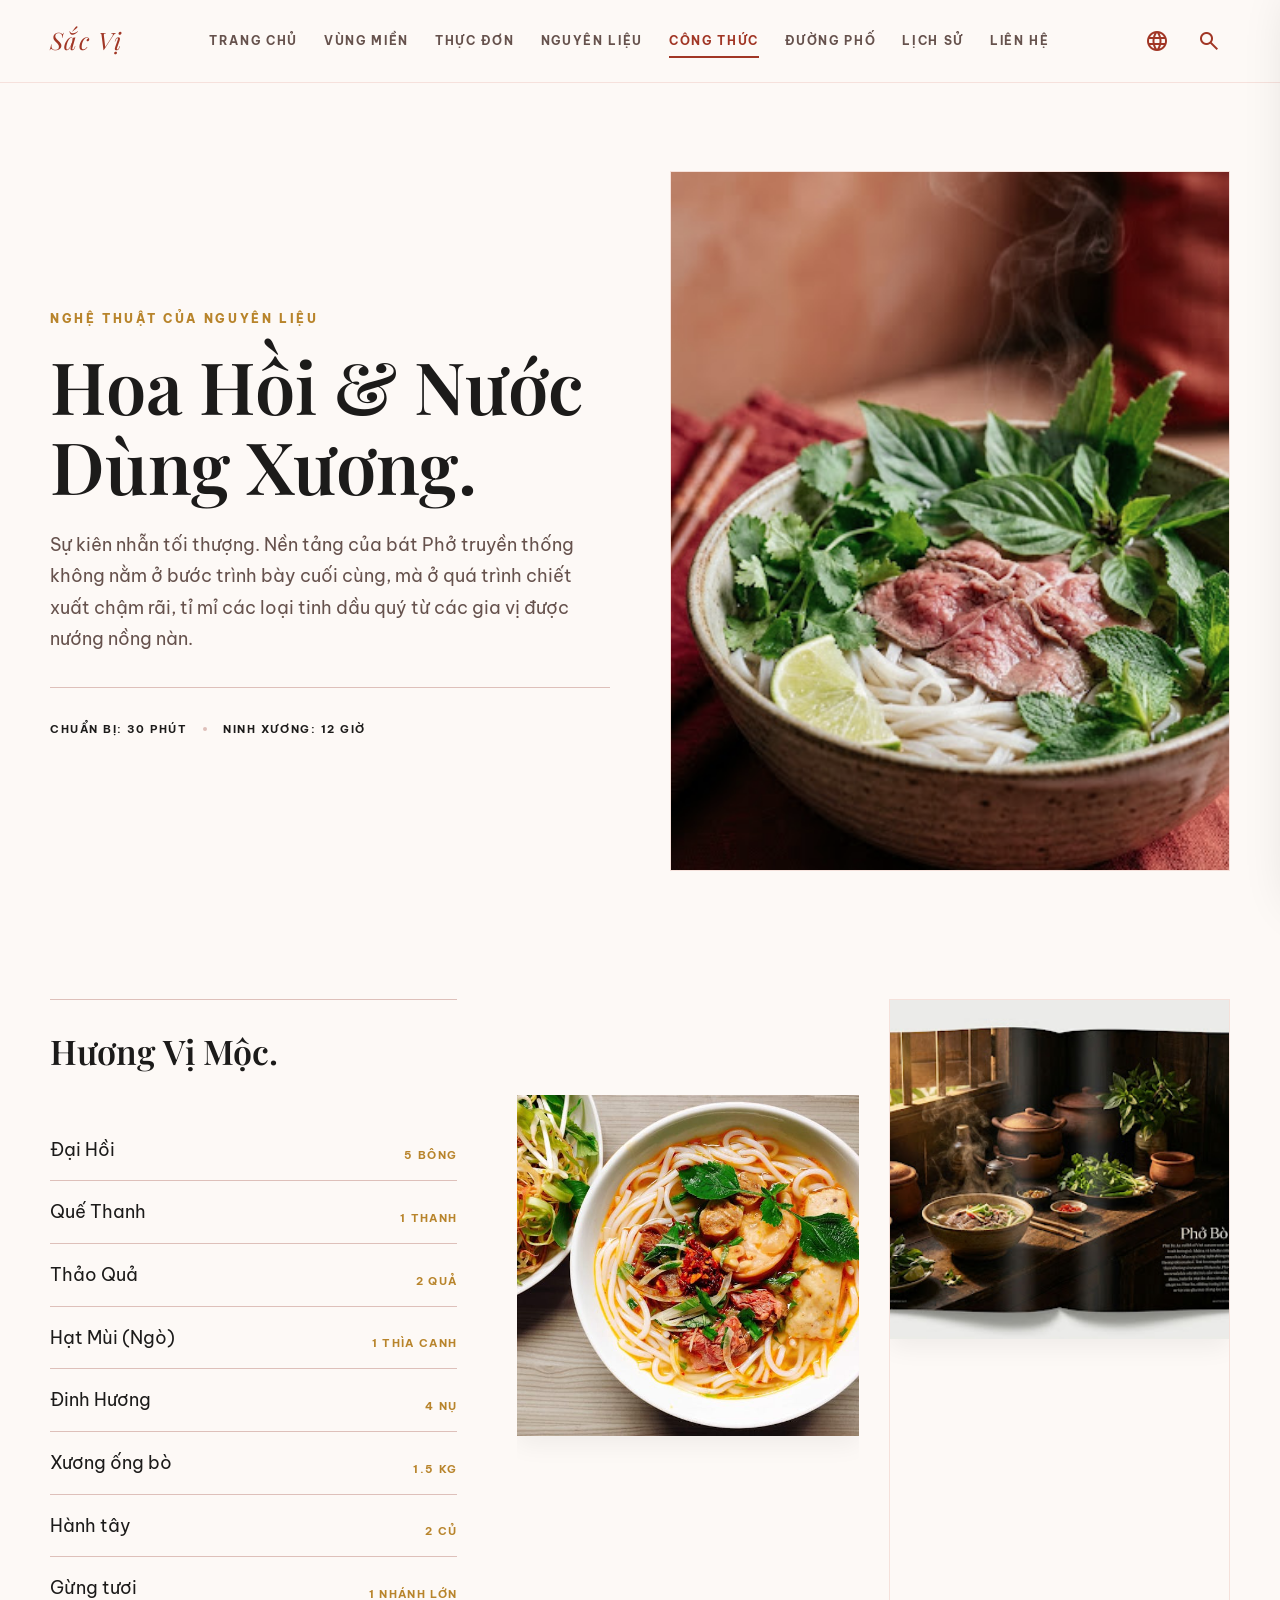
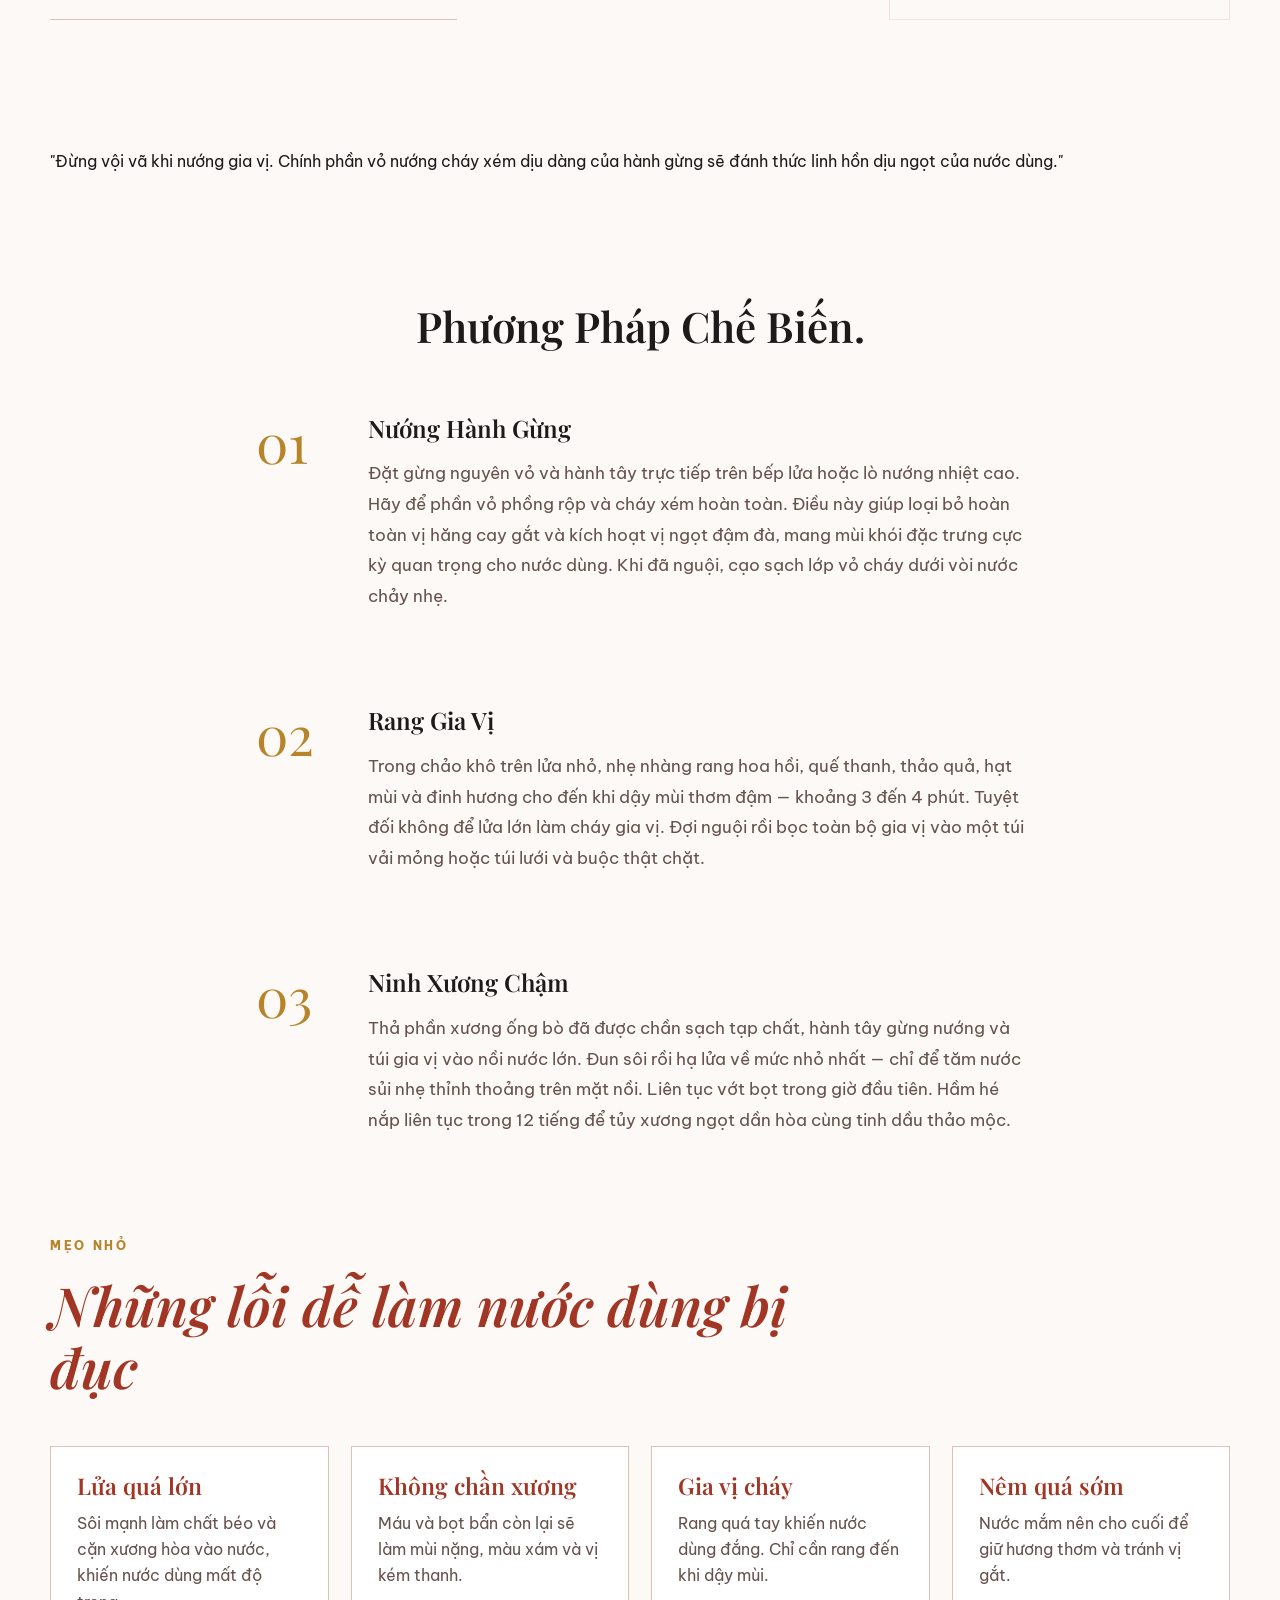
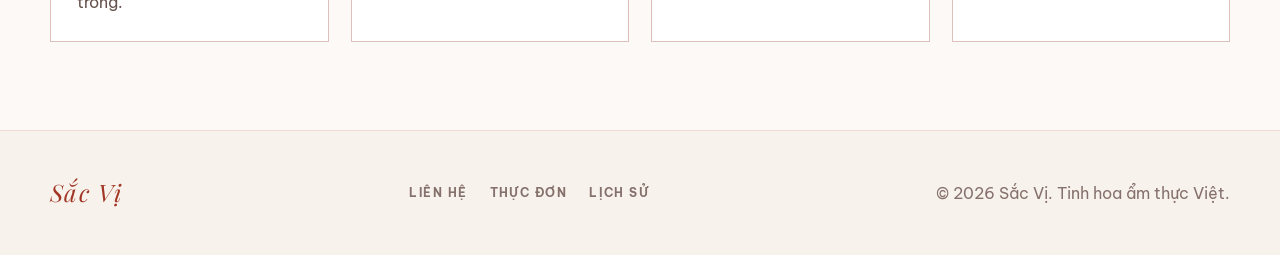
==== cong-thuc.html @ 30bb1144 "style: apply Stitch premium editorial design system globally - Update global typography to Playfair " ====
<!DOCTYPE html>
<html lang="vi">
<head>
  <meta charset="utf-8">
  <meta name="viewport" content="width=device-width, initial-scale=1.0">
  <title>Công thức nước dùng phở - Sắc Vị</title>
  <meta name="description" content="Công thức nấu nước dùng phở bò chuẩn vị: từ cách sơ chế xương, nướng hành gừng, rang gia vị đến ninh nhỏ lửa 12 tiếng.">
  <link rel="preconnect" href="https://fonts.googleapis.com">
  <link rel="preconnect" href="https://fonts.gstatic.com" crossorigin>
  <link href="https://fonts.googleapis.com/css2?family=Material+Symbols+Outlined:wght,FILL@100..700,0..1&family=Be+Vietnam+Pro:ital,wght@0,300;0,400;0,500;0,600;0,700;1,400&family=Playfair+Display:ital,wght@0,400;0,600;0,700;1,400;1,600;1,700&display=swap" rel="stylesheet">
  <link rel="stylesheet" href="css/style.css">
  <link rel="stylesheet" href="css/pages/cong-thuc.css">
</head>
<body>
  <header class="site-header">
    <div class="container site-header__inner">
      <a class="brand" href="index.html">Sắc Vị</a>
      <nav class="site-nav" aria-label="Điều hướng chính">
        <a id="nav-index" href="index.html">Trang chủ</a>
        <a id="nav-vung-mien" href="vung-mien.html">Vùng miền</a>
        <a id="nav-thuc-don" href="thuc-don.html">Thực đơn</a>
        <a id="nav-nguyen-lieu" href="nguyen-lieu.html">Nguyên liệu</a>
        <a id="nav-cong-thuc" href="cong-thuc.html">Công thức</a>
        <a id="nav-duong-pho" href="duong-pho.html">Đường phố</a>
        <a id="nav-lich-su" href="lich-su.html">Lịch sử</a>
        <a id="nav-lien-he" href="lien-he.html">Liên hệ</a>
      </nav>
      <div class="header-actions">
        <button class="icon-button" type="button" aria-label="Ngôn ngữ"><span class="material-symbols-outlined">language</span></button>
        <button class="icon-button" type="button" aria-label="Tìm kiếm"><span class="material-symbols-outlined">search</span></button>
        <button class="icon-button menu-button" type="button" aria-label="Mở menu" data-menu-toggle><span class="material-symbols-outlined">menu</span></button>
      </div>
    </div>
  </header>

  <aside class="mobile-nav" id="mobileMenu" aria-label="Điều hướng di động">
    <div class="mobile-nav__head">
      <a class="brand" href="index.html">Sắc Vị</a>
      <button class="icon-button" type="button" aria-label="Đóng menu" data-menu-toggle><span class="material-symbols-outlined">close</span></button>
    </div>
    <nav class="mobile-nav__links">
      <a href="index.html">Trang chủ</a>
      <a href="vung-mien.html">Vùng miền</a>
      <a href="thuc-don.html">Thực đơn</a>
      <a href="nguyen-lieu.html">Nguyên liệu</a>
      <a href="cong-thuc.html">Công thức</a>
      <a href="duong-pho.html">Đường phố</a>
      <a href="lich-su.html">Lịch sử</a>
      <a href="lien-he.html">Liên hệ</a>
    </nav>
  </aside>
  <div class="menu-overlay" id="mobileMenuOverlay" data-menu-toggle></div>

  <main>
    <section class="section">
      <div class="container">

        <!-- Art-gallery hero -->
        <article class="recipe-hero">
          <div class="recipe-hero__content reveal-left">
            <span class="eyebrow">Nghệ thuật của nguyên liệu</span>
            <h1>Hoa Hồi &amp; Nước Dùng Xương.</h1>
            <p>Sự kiên nhẫn tối thượng. Nền tảng của bát Phở truyền thống không nằm ở bước trình bày cuối cùng, mà ở quá trình chiết xuất chậm rãi, tỉ mỉ các loại tinh dầu quý từ các gia vị được nướng nồng nàn.</p>
            <div class="recipe-hero__meta">
              <span class="recipe-hero__meta-item">Chuẩn bị: 30 phút</span>
              <span class="recipe-hero__meta-dot"></span>
              <span class="recipe-hero__meta-item">Ninh xương: 12 giờ</span>
            </div>
          </div>
          <div class="recipe-hero__image reveal-right editorial-border">
            <img src="assets/img/stitch/pho-hero.jpg" alt="Quế hồi thảo quả nướng thơm ngon làm nước dùng phở">
            <span class="recipe-hero__rotated-label" style="font-family: var(--font-display);">Hoa Hồi — Illicium verum</span>
          </div>
        </article>

        <!-- Ingredient table + image pair -->
        <section class="ingredient-table-section">
          <div class="reveal-left">
            <h2 class="ingredient-table__heading">Hương Vị Mộc.</h2>
            <div class="ingredient-table__list">
              <div class="ingredient-table__row">
                <span class="ingredient-table__name">Đại Hồi</span>
                <span class="ingredient-table__amount">5 bông</span>
              </div>
              <div class="ingredient-table__row">
                <span class="ingredient-table__name">Quế Thanh</span>
                <span class="ingredient-table__amount">1 thanh</span>
              </div>
              <div class="ingredient-table__row">
                <span class="ingredient-table__name">Thảo Quả</span>
                <span class="ingredient-table__amount">2 quả</span>
              </div>
              <div class="ingredient-table__row">
                <span class="ingredient-table__name">Hạt Mùi (Ngò)</span>
                <span class="ingredient-table__amount">1 thìa canh</span>
              </div>
              <div class="ingredient-table__row">
                <span class="ingredient-table__name">Đinh Hương</span>
                <span class="ingredient-table__amount">4 nụ</span>
              </div>
              <div class="ingredient-table__row">
                <span class="ingredient-table__name">Xương ống bò</span>
                <span class="ingredient-table__amount">1.5 kg</span>
              </div>
              <div class="ingredient-table__row">
                <span class="ingredient-table__name">Hành tây</span>
                <span class="ingredient-table__amount">2 củ</span>
              </div>
              <div class="ingredient-table__row">
                <span class="ingredient-table__name">Gừng tươi</span>
                <span class="ingredient-table__amount">1 nhánh lớn</span>
              </div>
            </div>
          </div>
          <div class="image-pair">
            <div class="image-pair__item reveal delay-100">
              <img src="assets/img/gia-vi.jpg" alt="Quế thanh và đinh hương trên nền vải lanh mộc mạc">
            </div>
            <div class="image-pair__item reveal delay-200 editorial-border">
              <img src="assets/img/stitch/hero-kitchen.jpg" alt="Thảo quả giã dập trong cối đá cổ truyền">
            </div>
          </div>
        </section>

        <!-- Pull quote -->
        <div class="pull-quote reveal" style="margin-bottom: 128px;">
          <p>"Đừng vội vã khi nướng gia vị. Chính phần vỏ nướng cháy xém dịu dàng của hành gừng sẽ đánh thức linh hồn dịu ngọt của nước dùng."</p>
        </div>

        <!-- Method steps -->
        <div class="method-section">
          <h2 class="reveal">Phương Pháp Chế Biến.</h2>
          <div class="method-steps">
            <div class="method-step reveal">
              <span class="method-step__number">01</span>
              <div>
                <h3>Nướng Hành Gừng</h3>
                <p>Đặt gừng nguyên vỏ và hành tây trực tiếp trên bếp lửa hoặc lò nướng nhiệt cao. Hãy để phần vỏ phồng rộp và cháy xém hoàn toàn. Điều này giúp loại bỏ hoàn toàn vị hăng cay gắt và kích hoạt vị ngọt đậm đà, mang mùi khói đặc trưng cực kỳ quan trọng cho nước dùng. Khi đã nguội, cạo sạch lớp vỏ cháy dưới vòi nước chảy nhẹ.</p>
              </div>
            </div>
            <div class="method-step reveal">
              <span class="method-step__number">02</span>
              <div>
                <h3>Rang Gia Vị</h3>
                <p>Trong chảo khô trên lửa nhỏ, nhẹ nhàng rang hoa hồi, quế thanh, thảo quả, hạt mùi và đinh hương cho đến khi dậy mùi thơm đậm — khoảng 3 đến 4 phút. Tuyệt đối không để lửa lớn làm cháy gia vị. Đợi nguội rồi bọc toàn bộ gia vị vào một túi vải mỏng hoặc túi lưới và buộc thật chặt.</p>
              </div>
            </div>
            <div class="method-step reveal">
              <span class="method-step__number">03</span>
              <div>
                <h3>Ninh Xương Chậm</h3>
                <p>Thả phần xương ống bò đã được chần sạch tạp chất, hành tây gừng nướng và túi gia vị vào nồi nước lớn. Đun sôi rồi hạ lửa về mức nhỏ nhất — chỉ để tăm nước sủi nhẹ thỉnh thoảng trên mặt nồi. Liên tục vớt bọt trong giờ đầu tiên. Hầm hé nắp liên tục trong 12 tiếng để tủy xương ngọt dần hòa cùng tinh dầu thảo mộc.</p>
              </div>
            </div>
          </div>
        </div>

        <!-- Tips section -->
        <div style="margin-top: 96px;">
          <div class="section-heading reveal">
            <span class="eyebrow">Mẹo nhỏ</span>
            <h2>Những lỗi dễ làm nước dùng bị đục</h2>
          </div>
          <div class="note-grid">
            <article class="note-card reveal"><h3>Lửa quá lớn</h3><p>Sôi mạnh làm chất béo và cặn xương hòa vào nước, khiến nước dùng mất độ trong.</p></article>
            <article class="note-card reveal delay-100"><h3>Không chần xương</h3><p>Máu và bọt bẩn còn lại sẽ làm mùi nặng, màu xám và vị kém thanh.</p></article>
            <article class="note-card reveal delay-200"><h3>Gia vị cháy</h3><p>Rang quá tay khiến nước dùng đắng. Chỉ cần rang đến khi dậy mùi.</p></article>
            <article class="note-card reveal delay-300"><h3>Nêm quá sớm</h3><p>Nước mắm nên cho cuối để giữ hương thơm và tránh vị gắt.</p></article>
          </div>
        </div>

      </div>
    </section>
  </main>

  <footer class="site-footer">
    <div class="container site-footer__inner">
      <a class="brand" href="index.html">Sắc Vị</a>
      <nav class="footer-links" aria-label="Liên kết cuối trang">
        <a href="lien-he.html">Liên hệ</a>
        <a href="thuc-don.html">Thực đơn</a>
        <a href="lich-su.html">Lịch sử</a>
      </nav>
      <p>© 2026 Sắc Vị. Tinh hoa ẩm thực Việt.</p>
    </div>
  </footer>
  <script src="js/main.js"></script>
</body>
</html>
---- css/style.css ----
/* ============================================================
   SẮC VỊ — Global Stylesheet
   ============================================================ */

/* ── 1. DESIGN TOKENS ─────────────────────────────────────── */
:root {
  /* Colors */
  --primary:      #a13625;
  --primary-strong: #7f2518;
  --accent:       #2b6959;
  --gold:         #b8842b;
  --ink:          #1c1b1a;
  --muted:        #66524d;
  --line:         #dec0ba;
  --paper:        #fdf9f6;
  --paper-warm:   #f4eee8;
  --surface-low:  #f8f2ec;
  --white:        #ffffff;
  --dark:         #1c1b1a;

  /* Shadows */
  --shadow:       0 18px 44px rgba(89, 54, 45, 0.10);
  --shadow-lg:    0 32px 64px -12px rgba(30, 28, 20, 0.10);

  /* Typography */
  --font-body:    "Be Vietnam Pro", Arial, sans-serif;
  --font-display: "Playfair Display", Georgia, serif;

  /* Layout */
  --container:    1180px;
  --section:      88px;
  --gutter:       30px;
}

/* ── 2. RESET ─────────────────────────────────────────────── */
*,
*::before,
*::after {
  box-sizing: border-box;
}

html {
  scroll-behavior: smooth;
}

body {
  margin: 0;
  min-height: 100vh;
  background: var(--paper);
  color: var(--ink);
  font-family: var(--font-body);
  line-height: 1.65;
  text-rendering: optimizeLegibility;
  -webkit-font-smoothing: antialiased;
}

body.is-locked {
  overflow: hidden;
}

h1, h2, h3, h4 {
  margin: 0;
  font-family: var(--font-display);
  font-weight: 600;
  line-height: 1.15;
}

p { margin: 0; }

a {
  color: inherit;
  text-decoration: none;
}

img,
video {
  display: block;
  max-width: 100%;
}

button,
input,
select,
textarea {
  font: inherit;
}

ul { margin: 0; padding: 0; list-style: none; }

/* ── 3. LAYOUT ────────────────────────────────────────────── */
.container {
  width: min(100% - 48px, var(--container));
  margin: 0 auto;
}

/* 12-column grid system */
.grid-12 {
  display: grid;
  grid-template-columns: repeat(12, minmax(0, 1fr));
  gap: var(--gutter);
}

.col-1  { grid-column: span 1; }
.col-2  { grid-column: span 2; }
.col-3  { grid-column: span 3; }
.col-4  { grid-column: span 4; }
.col-5  { grid-column: span 5; }
.col-6  { grid-column: span 6; }
.col-7  { grid-column: span 7; }
.col-8  { grid-column: span 8; }
.col-9  { grid-column: span 9; }
.col-10 { grid-column: span 10; }
.col-11 { grid-column: span 11; }
.col-12 { grid-column: span 12; }

.col-start-2  { grid-column-start: 2; }
.col-start-4  { grid-column-start: 4; }
.col-start-6  { grid-column-start: 6; }
.col-start-7  { grid-column-start: 7; }
.col-start-8  { grid-column-start: 8; }
.col-start-9  { grid-column-start: 9; }

/* ── 4. TYPOGRAPHY SCALE ──────────────────────────────────── */
.text-display-xl {
  font-family: var(--font-display);
  font-size: clamp(48px, 8vw, 96px);
  font-weight: 500;
  line-height: 1.05;
}

.text-headline-lg {
  font-family: var(--font-display);
  font-size: clamp(32px, 5vw, 54px);
  font-weight: 500;
  line-height: 1.15;
}

.text-headline-md {
  font-family: var(--font-display);
  font-size: clamp(24px, 3.5vw, 36px);
  font-weight: 500;
  line-height: 1.2;
}

.text-body-lg {
  font-size: 18px;
  line-height: 1.75;
}

.text-body-md {
  font-size: 16px;
  line-height: 1.7;
}

.text-label-caps {
  font-size: 11px;
  font-weight: 700;
  letter-spacing: 0.15em;
  text-transform: uppercase;
}

/* ── 5. SPACING UTILITIES ─────────────────────────────────── */
.mb-2  { margin-bottom: 8px; }
.mb-4  { margin-bottom: 16px; }
.mb-6  { margin-bottom: 24px; }
.mb-8  { margin-bottom: 32px; }
.mb-12 { margin-bottom: 48px; }
.mb-16 { margin-bottom: 64px; }
.mb-24 { margin-bottom: 96px; }
.mb-32 { margin-bottom: 128px; }

.mt-4  { margin-top: 16px; }
.mt-6  { margin-top: 24px; }
.mt-8  { margin-top: 32px; }
.mt-12 { margin-top: 48px; }
.mt-24 { margin-top: 96px; }

.py-12 { padding-top: 48px;  padding-bottom: 48px; }
.py-16 { padding-top: 64px;  padding-bottom: 64px; }
.py-24 { padding-top: 96px;  padding-bottom: 96px; }
.py-32 { padding-top: 128px; padding-bottom: 128px; }

.pt-8  { padding-top: 32px; }

/* ── 6. ASPECT RATIOS ─────────────────────────────────────── */
.aspect-16-9  { aspect-ratio: 16 / 9; }
.aspect-4-3   { aspect-ratio: 4 / 3; }
.aspect-4-5   { aspect-ratio: 4 / 5; }
.aspect-3-4   { aspect-ratio: 3 / 4; }
.aspect-square { aspect-ratio: 1 / 1; }
.aspect-video { aspect-ratio: 16 / 9; }

/* ── 7. FLEX UTILITIES ────────────────────────────────────── */
.flex         { display: flex; }
.flex-col     { flex-direction: column; }
.items-center { align-items: center; }
.items-start  { align-items: flex-start; }
.items-end    { align-items: flex-end; }
.items-baseline { align-items: baseline; }
.justify-between { justify-content: space-between; }
.justify-center  { justify-content: center; }
.justify-end     { justify-content: flex-end; }
.flex-wrap    { flex-wrap: wrap; }
.flex-1       { flex: 1; }
.gap-4  { gap: 16px; }
.gap-6  { gap: 24px; }
.gap-8  { gap: 32px; }
.gap-12 { gap: 48px; }

/* ── 8. COLOUR UTILITIES ──────────────────────────────────── */
.text-primary { color: var(--primary); }
.text-muted   { color: var(--muted); }
.text-gold    { color: var(--gold); }
.text-white   { color: var(--white); }
.text-ink     { color: var(--ink); }

.bg-paper      { background: var(--paper); }
.bg-paper-warm { background: var(--paper-warm); }
.bg-white      { background: var(--white); }
.bg-dark       { background: var(--dark); }
.bg-primary    { background: var(--primary); }
.bg-surface-low { background: var(--surface-low); }

/* ── 9. OVERFLOW / OBJECT FIT ─────────────────────────────── */
.overflow-hidden { overflow: hidden; }
.object-cover   { object-fit: cover; width: 100%; height: 100%; }
.object-center  { object-position: center; }
.w-full  { width: 100%; }
.h-full  { height: 100%; }
.relative { position: relative; }
.absolute { position: absolute; }
.inset-0  { inset: 0; }
.z-10 { z-index: 10; }

/* ── 10. BORDER UTILITIES ─────────────────────────────────── */
.border-top    { border-top: 1px solid var(--line); }
.border-bottom { border-bottom: 1px solid var(--line); }
.border-left-primary { border-left: 3px solid var(--primary); }
.border-top-primary  { border-top: 2px solid var(--primary); }
.border-muted  { border: 1px solid var(--line); }
.rounded-full  { border-radius: 9999px; }

/* Editorial borders from Stitch design system */
.editorial-border {
  border: 1px solid rgba(194,78,58,0.14);
}
.editorial-border-b {
  border-bottom: 1px solid rgba(194,78,58,0.14);
}
.editorial-border-t {
  border-top: 1px solid rgba(194,78,58,0.14);
}

/* ── 11. TEXT ALIGNMENT ───────────────────────────────────── */
.text-center { text-align: center; }
.text-right  { text-align: right; }
.italic      { font-style: italic; }
.uppercase   { text-transform: uppercase; }
.tracking-wide { letter-spacing: 0.1em; }
.tracking-wider { letter-spacing: 0.15em; }

/* ── 12. MISC ─────────────────────────────────────────────── */
.max-w-xl  { max-width: 540px; }
.max-w-2xl { max-width: 672px; }
.max-w-3xl { max-width: 768px; }
.max-w-4xl { max-width: 896px; }
.max-w-container { max-width: var(--container); }
.mx-auto   { margin-left: auto; margin-right: auto; }
.hidden    { display: none; }
.sr-only   { position: absolute; width: 1px; height: 1px; padding: 0; margin: -1px; overflow: hidden; clip: rect(0,0,0,0); border: 0; }

/* Group hover pattern */
.group .scale-hover { transition: transform 0.7s ease; }
.group:hover .scale-hover { transform: scale(1.05); }

/* Grayscale hover */
.grayscale-hover { filter: grayscale(20%); transition: filter 0.7s ease; }
.grayscale-hover:hover { filter: grayscale(0%); }

/* ── 13. HEADER ───────────────────────────────────────────── */
.site-header {
  position: sticky;
  top: 0;
  z-index: 50;
  background: rgba(253, 249, 246, 0.94);
  border-bottom: 1px solid rgba(194, 78, 58, 0.14);
  backdrop-filter: blur(14px);
}

.site-header__inner {
  display: flex;
  align-items: center;
  justify-content: space-between;
  gap: 28px;
  min-height: 82px;
}

.brand {
  font-family: var(--font-display);
  font-size: 24px;
  font-style: italic;
  letter-spacing: 0.06em;
  color: var(--primary);
  white-space: nowrap;
}

.site-nav {
  display: flex;
  align-items: center;
  gap: 26px;
}

.site-nav a,
.mobile-nav a {
  color: var(--muted);
  font-size: 12px;
  font-weight: 700;
  letter-spacing: 0.14em;
  text-transform: uppercase;
}

.site-nav a {
  position: relative;
  padding: 31px 0;
}

.site-nav a::after {
  position: absolute;
  right: 0;
  bottom: 24px;
  left: 0;
  height: 2px;
  content: "";
  background: var(--primary);
  transform: scaleX(0);
  transform-origin: left;
  transition: transform 0.25s ease;
}

.site-nav a:hover,
.site-nav a.is-active,
.mobile-nav a:hover,
.mobile-nav a.is-active {
  color: var(--primary);
}

.site-nav a:hover::after,
.site-nav a.is-active::after {
  transform: scaleX(1);
}

.header-actions {
  display: flex;
  align-items: center;
  gap: 10px;
}

.icon-button {
  display: inline-flex;
  align-items: center;
  justify-content: center;
  width: 42px;
  height: 42px;
  color: var(--primary);
  background: transparent;
  border: 1px solid transparent;
  cursor: pointer;
  transition: color 0.2s ease, border-color 0.2s ease, transform 0.2s ease;
}

.icon-button:hover {
  color: var(--primary-strong);
  border-color: var(--line);
  transform: translateY(-1px);
}

.menu-button {
  display: none;
}

/* ── 14. MOBILE NAV ───────────────────────────────────────── */
.mobile-nav {
  position: fixed;
  inset: 0 0 0 auto;
  z-index: 80;
  display: flex;
  width: min(86vw, 360px);
  padding: 26px;
  background: var(--paper);
  border-left: 1px solid var(--line);
  box-shadow: -18px 0 50px rgba(0, 0, 0, 0.16);
  transform: translateX(110%);
  transition: transform 0.28s ease;
  flex-direction: column;
}

.mobile-nav.is-open {
  transform: translateX(0);
}

.mobile-nav__head {
  display: flex;
  align-items: center;
  justify-content: space-between;
  margin-bottom: 26px;
}

.mobile-nav__links {
  display: grid;
  gap: 8px;
}

.mobile-nav__links a {
  padding: 14px 0;
  border-bottom: 1px solid rgba(222, 192, 186, 0.55);
}

.menu-overlay {
  position: fixed;
  inset: 0;
  z-index: 70;
  display: none;
  background: rgba(28, 27, 26, 0.28);
  backdrop-filter: blur(4px);
}

.menu-overlay.is-open {
  display: block;
}

/* ── 15. HERO ─────────────────────────────────────────────── */
.hero,
.page-hero {
  position: relative;
  display: grid;
  min-height: 70vh;
  overflow: hidden;
  color: var(--white);
  place-items: center;
  text-align: center;
  isolation: isolate;
}

.page-hero {
  min-height: 48vh;
}

.hero::after,
.page-hero::after {
  position: absolute;
  inset: 0;
  z-index: -1;
  content: "";
  background: linear-gradient(rgba(28, 27, 26, 0.3), rgba(28, 27, 26, 0.58));
}

.hero__media,
.page-hero__image {
  position: absolute;
  inset: 0;
  z-index: -2;
  width: 100%;
  height: 100%;
  object-fit: cover;
}

.hero__content,
.page-hero__content {
  width: min(100% - 48px, 850px);
  padding: 84px 0;
}

/* Hero with custom height */
.hero--tall {
  min-height: 500px;
  min-height: clamp(400px, 60vh, 600px);
}

.hero__overlay {
  position: absolute;
  inset: 0;
  background: rgba(28, 27, 26, 0.30);
}

.hero--tall::after {
  display: none;
}

.eyebrow {
  display: inline-block;
  margin-bottom: 18px;
  color: var(--gold);
  font-size: 12px;
  font-weight: 800;
  letter-spacing: 0.22em;
  text-transform: uppercase;
}

.hero h1,
.page-hero h1 {
  font-size: clamp(42px, 7vw, 86px);
  font-style: italic;
}

.page-hero h1 {
  font-size: clamp(38px, 6vw, 72px);
}

.hero p,
.page-hero p {
  max-width: 760px;
  margin: 24px auto 0;
  font-size: clamp(17px, 2vw, 23px);
  font-style: italic;
  opacity: 0.94;
}

/* ── 16. SECTIONS ─────────────────────────────────────────── */
.section {
  padding: var(--section) 0;
}

.section--warm {
  background: var(--paper-warm);
}

.section--dark {
  color: var(--white);
  background: #1c1b1a;
}

.section-heading {
  max-width: 760px;
  margin-bottom: 48px;
}

.section-heading--center {
  margin-right: auto;
  margin-left: auto;
  text-align: center;
}

.section-heading h2 {
  color: var(--primary);
  font-size: clamp(32px, 5vw, 54px);
  font-style: italic;
}

.section-heading p {
  margin-top: 18px;
  color: var(--muted);
  font-size: 17px;
}

.section--dark .section-heading p {
  color: rgba(255, 255, 255, 0.72);
}

/* ── 17. CARD GRID ────────────────────────────────────────── */
.card-grid {
  display: grid;
  gap: var(--gutter);
}

.card-grid--three {
  grid-template-columns: repeat(3, minmax(0, 1fr));
}

.card-grid--two {
  grid-template-columns: repeat(2, minmax(0, 1fr));
}

.card {
  background: var(--white);
  border: 1px solid rgba(222, 192, 186, 0.72);
  border-radius: 0; /* Sharp corners per brand guidelines */
  transition: border-color 0.25s ease, box-shadow 0.25s ease, transform 0.25s ease;
  cursor: pointer;
}

.card:hover {
  border-color: rgba(161, 54, 37, 0.42);
  box-shadow: var(--shadow);
  transform: translateY(-5px);
}

.card__image {
  aspect-ratio: 4 / 3;
  overflow: hidden;
}

.card__image img {
  width: 100%;
  height: 100%;
  object-fit: cover;
  transition: transform 0.45s ease;
}

.card:hover .card__image img {
  transform: scale(1.04);
}

.card__body {
  padding: 26px;
}

.card h3 {
  margin-bottom: 12px;
  color: var(--primary);
  font-size: 25px;
}

.card p {
  color: var(--muted);
}

/* ── 18. STAT STRIP ───────────────────────────────────────── */
.stat-strip {
  display: grid;
  grid-template-columns: repeat(4, minmax(0, 1fr));
  gap: 1px;
  margin-top: 48px;
  overflow: hidden;
  border: 1px solid var(--line);
  background: var(--line);
}

.stat-item {
  padding: 30px 22px;
  background: var(--white);
  text-align: center;
}

.stat-item strong {
  display: block;
  color: var(--primary);
  font-family: var(--font-display);
  font-size: clamp(30px, 4vw, 48px);
  line-height: 1;
}

.stat-item span {
  display: block;
  margin-top: 10px;
  color: var(--muted);
  font-size: 12px;
  font-weight: 800;
  letter-spacing: 0.12em;
  text-transform: uppercase;
}

/* ── 19. STORY PANEL ──────────────────────────────────────── */
.story-panel {
  display: grid;
  grid-template-columns: 0.9fr 1.1fr;
  gap: 48px;
  align-items: center;
  padding: 42px;
  background: var(--white);
  border: 1px solid var(--line);
  box-shadow: var(--shadow);
}

.story-panel__image {
  overflow: hidden;
}

.story-panel__image img {
  width: 100%;
  height: 360px;
  object-fit: cover;
}

.story-panel__content {
  display: grid;
  gap: 18px;
}

.story-panel__content h2 {
  color: var(--primary);
  font-size: clamp(30px, 4vw, 48px);
  font-style: italic;
}

.story-panel__content p {
  color: var(--muted);
}

/* ── 20. NOTE GRID ────────────────────────────────────────── */
.note-grid {
  display: grid;
  grid-template-columns: repeat(4, minmax(0, 1fr));
  gap: 22px;
}

.note-card {
  padding: 26px;
  background: var(--white);
  border: 1px solid var(--line);
}

.note-card h3 {
  margin-bottom: 10px;
  color: var(--primary);
  font-size: 23px;
}

.note-card p {
  color: var(--muted);
}

/* ── 21. FEATURE LAYOUT ───────────────────────────────────── */
.feature {
  display: grid;
  grid-template-columns: 1fr 1fr;
  gap: 60px;
  align-items: center;
}

.feature + .feature {
  margin-top: 80px;
}

.feature--reverse .feature__image {
  order: 2;
}

.feature__image {
  overflow: hidden;
  border: 1px solid var(--line);
}

.feature__image img {
  width: 100%;
  height: 520px;
  object-fit: cover;
}

.feature__content {
  display: grid;
  gap: 20px;
}

.feature__content h2,
.feature__content h3 {
  color: var(--primary);
  font-size: clamp(32px, 5vw, 56px);
  font-style: italic;
}

.feature__content p,
.timeline p,
.recipe-step p {
  color: var(--muted);
}

/* ── 22. BUTTONS ──────────────────────────────────────────── */
.button {
  display: inline-flex;
  align-items: center;
  justify-content: center;
  width: fit-content;
  padding: 14px 26px;
  color: var(--white);
  background: var(--primary);
  border: 1px solid var(--primary);
  font-size: 12px;
  font-weight: 800;
  letter-spacing: 0.14em;
  text-transform: uppercase;
  cursor: pointer;
  transition: background 0.2s ease, color 0.2s ease, transform 0.2s ease;
}

.button:hover {
  background: var(--primary-strong);
  transform: translateY(-2px);
}

.button--ghost {
  color: var(--primary);
  background: transparent;
}

.button--ghost:hover {
  color: var(--white);
  background: var(--primary);
}

.button--outline {
  color: var(--ink);
  background: transparent;
  border: 1px solid var(--ink);
}

.button--outline:hover {
  background: var(--ink);
  color: var(--white);
}

/* ── 23. MENU TABS ────────────────────────────────────────── */
.menu-tabs {
  position: sticky;
  top: 82px;
  z-index: 30;
  display: flex;
  gap: 12px;
  padding: 16px 0;
  margin-bottom: 56px;
  overflow-x: auto;
  background: rgba(253, 249, 246, 0.92);
  border-bottom: 1px solid var(--line);
  backdrop-filter: blur(12px);
  scrollbar-width: none;
}

.menu-tabs::-webkit-scrollbar { display: none; }

.menu-tabs a {
  flex: 0 0 auto;
  padding: 10px 14px;
  color: var(--muted);
  border-bottom: 2px solid transparent;
  font-size: 12px;
  font-weight: 800;
  letter-spacing: 0.12em;
  text-transform: uppercase;
}

.menu-tabs a.is-active,
.menu-tabs a:hover {
  color: var(--primary);
  border-bottom-color: var(--primary);
}

.menu-section {
  scroll-margin-top: 160px;
}

.menu-section + .menu-section {
  margin-top: 74px;
}

/* ── 24. MENU LIST (Thực đơn) ─────────────────────────────── */
.menu-list {
  display: grid;
  grid-template-columns: repeat(2, minmax(0, 1fr));
  gap: 26px;
}

.menu-item {
  display: grid;
  grid-template-columns: 150px 1fr;
  gap: 22px;
  padding: 22px;
  background: var(--white);
  border: 1px solid var(--line);
}

.menu-item img {
  width: 150px;
  height: 150px;
  object-fit: cover;
}

.menu-item h3 {
  color: var(--primary);
  font-size: 23px;
}

.menu-item p {
  margin-top: 8px;
  color: var(--muted);
}

.price {
  display: inline-block;
  margin-top: 14px;
  color: var(--accent);
  font-weight: 800;
}

/* ── 25. INGREDIENT / TIMELINE / RECIPE / CONTACT ─────────── */
.ingredient-list,
.timeline,
.recipe-steps,
.contact-list {
  display: grid;
  gap: 22px;
}

.ingredient-row,
.timeline-item,
.recipe-step,
.contact-item,
.faq-item {
  padding: 26px;
  background: var(--white);
  border-top: 2px solid var(--primary);
}

.timeline-item {
  position: relative;
  padding-left: 34px;
}

.timeline-date {
  color: var(--primary);
  font-weight: 800;
  letter-spacing: 0.14em;
  text-transform: uppercase;
}

/* ── 26. QUOTE BAND ───────────────────────────────────────── */
.quote-band {
  padding: 84px 24px;
  color: var(--white);
  background: #1c1b1a;
  text-align: center;
}

.quote-band blockquote {
  max-width: 900px;
  margin: 0 auto;
  font-family: var(--font-display);
  font-size: clamp(26px, 4vw, 48px);
  font-style: italic;
  line-height: 1.35;
}

/* Dark quote (darker bg) */
.quote-dark {
  background: #111110;
  color: #fff9ed;
  padding: 96px 32px;
  text-align: center;
}

.quote-dark blockquote {
  max-width: 768px;
  margin: 0 auto;
  font-family: var(--font-display);
  font-size: clamp(22px, 3vw, 36px);
  font-style: italic;
  line-height: 1.45;
}

/* ── 27. MAP CARD ─────────────────────────────────────────── */
.map-card {
  min-height: 360px;
  padding: 32px;
  background:
    linear-gradient(rgba(253, 249, 246, 0.82), rgba(253, 249, 246, 0.82)),
    url("../assets/img/map-placeholder.jpg") center / cover;
  border: 1px solid var(--line);
  display: flex;
  align-items: flex-end;
}

.map-card__caption {
  max-width: 420px;
  padding: 22px;
  background: var(--white);
  border-left: 3px solid var(--primary);
  box-shadow: var(--shadow);
}

/* ── 28. FAQ ──────────────────────────────────────────────── */
.faq-list {
  display: grid;
  gap: 18px;
}

.faq-item h3 {
  margin-bottom: 8px;
  color: var(--primary);
  font-size: 22px;
}

/* ── 29. CONTACT ──────────────────────────────────────────── */
.contact-layout {
  display: grid;
  grid-template-columns: 0.85fr 1.15fr;
  gap: 56px;
}

.contact-form {
  display: grid;
  gap: 18px;
}

.form-row {
  display: grid;
  grid-template-columns: 1fr 1fr;
  gap: 18px;
}

.form-field {
  display: grid;
  gap: 8px;
}

.form-field label {
  color: var(--muted);
  font-size: 12px;
  font-weight: 800;
  letter-spacing: 0.12em;
  text-transform: uppercase;
}

.form-field input,
.form-field select,
.form-field textarea {
  width: 100%;
  padding: 14px 16px;
  color: var(--ink);
  background: var(--white);
  border: 1px solid var(--line);
  outline: none;
}

.form-field textarea {
  min-height: 130px;
  resize: vertical;
}

.form-field input:focus,
.form-field select:focus,
.form-field textarea:focus {
  border-color: var(--primary);
  box-shadow: 0 0 0 4px rgba(161, 54, 37, 0.08);
}

/* ── 30. NEWSLETTER ───────────────────────────────────────── */
.newsletter {
  padding: 72px 0;
  color: var(--white);
  background: var(--primary);
  text-align: center;
}

.newsletter h2 {
  font-size: clamp(30px, 4vw, 46px);
}

.newsletter p {
  max-width: 650px;
  margin: 16px auto 30px;
  opacity: 0.88;
}

.newsletter__form {
  display: flex;
  max-width: 620px;
  margin: 0 auto;
  gap: 12px;
}

.newsletter__form input {
  flex: 1;
  min-width: 0;
  padding: 14px 16px;
  border: 0;
}

/* ── 31. FOOTER ───────────────────────────────────────────── */
.site-footer {
  padding: 42px 0;
  color: #85716c;
  background: #f8f2ec;
  border-top: 1px solid rgba(194, 78, 58, 0.14);
}

.site-footer__inner {
  display: flex;
  align-items: center;
  justify-content: space-between;
  gap: 24px;
}

.footer-links {
  display: flex;
  flex-wrap: wrap;
  gap: 22px;
  font-size: 12px;
  font-weight: 700;
  letter-spacing: 0.12em;
  text-transform: uppercase;
}

/* ── 32. SCROLL REVEAL ANIMATIONS ─────────────────────────── */
.reveal,
.reveal-left,
.reveal-right {
  opacity: 0;
  transition: opacity 0.7s ease, transform 0.7s ease;
}

.reveal {
  transform: translateY(24px);
}

.reveal-left {
  transform: translateX(-28px);
}

.reveal-right {
  transform: translateX(28px);
}

.reveal.is-visible,
.reveal-left.is-visible,
.reveal-right.is-visible {
  opacity: 1;
  transform: translate(0);
}

/* Animation delays */
.delay-100 { transition-delay: 0.1s; }
.delay-200 { transition-delay: 0.2s; }
.delay-300 { transition-delay: 0.3s; }
.delay-400 { transition-delay: 0.4s; }

/* ── 33. PAGE-LEVEL SECTIONS (shared across pages) ─────────── */

/* Editorial row: text + image 2-column */
.editorial-row {
  display: grid;
  grid-template-columns: 1fr 1fr;
  gap: 48px;
  align-items: center;
  margin-bottom: 128px;
}

.editorial-row--reverse .editorial-row__image {
  order: 2;
}

.editorial-row__image img {
  width: 100%;
  height: 520px;
  object-fit: cover;
  transition: filter 0.7s ease;
}

.editorial-row__image img:hover {
  filter: grayscale(0%);
}

.editorial-row__content {
  display: flex;
  flex-direction: column;
  gap: 20px;
}

.editorial-row__eyebrow {
  display: inline-flex;
  align-items: center;
  gap: 16px;
  font-size: 11px;
  font-weight: 700;
  letter-spacing: 0.15em;
  text-transform: uppercase;
  color: var(--muted);
}

.editorial-row__eyebrow::before {
  content: "";
  display: block;
  width: 16px;
  height: 1px;
  background: currentColor;
}

.editorial-row__content h2 {
  color: var(--primary);
  font-size: clamp(28px, 4vw, 48px);
  font-style: italic;
  line-height: 1.15;
}

.editorial-row__content p {
  color: var(--muted);
  font-size: 17px;
  line-height: 1.75;
}

.editorial-row__link {
  display: inline-flex;
  align-items: center;
  gap: 8px;
  font-size: 11px;
  font-weight: 700;
  letter-spacing: 0.15em;
  text-transform: uppercase;
  color: var(--primary);
  width: fit-content;
  transition: color 0.2s ease;
}

.editorial-row__link:hover {
  color: var(--ink);
}

/* Vertical text label */
.vertical-label {
  writing-mode: vertical-rl;
  transform: rotate(180deg);
  font-family: var(--font-display);
  font-style: italic;
  font-size: 17px;
  color: var(--muted);
  letter-spacing: 0.08em;
}

/* Ordered list with step numbers */
.steps-list {
  display: flex;
  flex-direction: column;
}

.step-item {
  display: flex;
  gap: 32px;
  align-items: flex-start;
  padding: 32px 16px;
  border-top: 1px solid var(--line);
  transition: background 0.3s ease;
}

.step-item:hover {
  background: var(--paper-warm);
}

.step-item:last-child {
  border-bottom: 1px solid var(--line);
}

.step-number {
  font-family: var(--font-display);
  font-size: clamp(24px, 3vw, 36px);
  color: var(--gold);
  min-width: 60px;
  line-height: 1;
}

.step-item h3 {
  font-size: 22px;
  color: var(--ink);
  margin-bottom: 10px;
}

.step-item p {
  color: var(--muted);
  font-size: 16px;
}

/* Dark section with overlay */
.section-dark {
  background: var(--dark);
  color: var(--white);
  padding: 96px 0;
}

.section-dark p,
.section-dark .text-muted {
  color: rgba(255, 255, 255, 0.72);
}

/* ── 34. RESPONSIVE ───────────────────────────────────────── */
@media (max-width: 1024px) {
  .site-nav {
    display: none;
  }

  .menu-button {
    display: inline-flex;
  }

  .card-grid--three,
  .card-grid--two,
  .stat-strip,
  .story-panel,
  .note-grid,
  .feature,
  .contact-layout,
  .menu-list,
  .editorial-row {
    grid-template-columns: 1fr;
  }

  .feature--reverse .feature__image,
  .editorial-row--reverse .editorial-row__image {
    order: 0;
  }

  .grid-12 {
    grid-template-columns: 1fr;
  }

  .col-1, .col-2, .col-3, .col-4, .col-5, .col-6,
  .col-7, .col-8, .col-9, .col-10, .col-11, .col-12 {
    grid-column: span 1;
  }
}

@media (max-width: 720px) {
  :root {
    --section: 64px;
  }

  .container {
    width: min(100% - 32px, var(--container));
  }

  .site-header__inner {
    min-height: 72px;
  }

  .header-actions .icon-button:not(.menu-button) {
    display: none;
  }

  .hero,
  .page-hero {
    min-height: 58vh;
  }

  .card-grid {
    gap: 20px;
  }

  .feature {
    gap: 28px;
  }

  .feature__image img {
    height: 320px;
  }

  .editorial-row__image img {
    height: 300px;
  }

  .menu-tabs {
    top: 72px;
  }

  .menu-item {
    grid-template-columns: 1fr;
  }

  .menu-item img {
    width: 100%;
    height: 220px;
  }

  .form-row,
  .newsletter__form,
  .site-footer__inner {
    grid-template-columns: 1fr;
    flex-direction: column;
  }

  .site-footer__inner {
    text-align: center;
  }

  .step-item {
    flex-direction: column;
    gap: 12px;
  }

  .mb-32 { margin-bottom: 64px; }
  .py-32 { padding-top: 64px; padding-bottom: 64px; }
  .py-24 { padding-top: 48px; padding-bottom: 48px; }
}
---- css/pages/cong-thuc.css ----
/* ============================================================
   CÔNG THỨC PAGE — css/pages/cong-thuc.css
   ============================================================ */

/* Art-gallery hero */
.recipe-hero {
  display: grid;
  grid-template-columns: 1fr 1fr;
  gap: 60px;
  align-items: center;
  margin-bottom: 128px;
}

.recipe-hero__content h1 {
  font-size: clamp(36px, 6vw, 72px);
  color: var(--ink);
  font-style: normal;
  margin-bottom: 24px;
  line-height: 1.1;
}

.recipe-hero__content p {
  color: var(--muted);
  font-size: 18px;
  line-height: 1.75;
  margin-bottom: 32px;
}

.recipe-hero__meta {
  display: flex;
  align-items: center;
  gap: 16px;
  padding-top: 32px;
  border-top: 1px solid var(--line);
}

.recipe-hero__meta-item {
  font-size: 11px;
  font-weight: 700;
  letter-spacing: 0.14em;
  text-transform: uppercase;
  color: var(--ink);
}

.recipe-hero__meta-dot {
  width: 4px;
  height: 4px;
  border-radius: 50%;
  background: var(--line);
}

.recipe-hero__image {
  overflow: hidden;
  position: relative;
}

.recipe-hero__image img {
  width: 100%;
  aspect-ratio: 4 / 5;
  object-fit: cover;
  transition: filter 0.7s ease;
  filter: grayscale(20%);
  box-shadow: 0 32px 64px -12px rgba(0, 0, 0, 0.10);
}

.recipe-hero__image:hover img {
  filter: grayscale(0%);
}

.recipe-hero__rotated-label {
  position: absolute;
  right: -32px;
  bottom: 48px;
  writing-mode: vertical-rl;
  transform: rotate(180deg);
  font-family: var(--font-display);
  font-style: italic;
  font-size: 15px;
  color: var(--muted);
  letter-spacing: 0.06em;
}

/* Ingredient table */
.ingredient-table-section {
  display: grid;
  grid-template-columns: 1fr 1.75fr;
  gap: 60px;
  margin-bottom: 128px;
}

.ingredient-table__heading {
  font-size: clamp(24px, 3vw, 34px);
  color: var(--ink);
  border-top: 1px solid var(--line);
  padding-top: 32px;
  margin-bottom: 48px;
}

.ingredient-table__list {
  display: flex;
  flex-direction: column;
}

.ingredient-table__row {
  display: flex;
  justify-content: space-between;
  align-items: flex-end;
  padding: 16px 0;
  border-bottom: 1px solid var(--line);
}

.ingredient-table__name {
  font-size: 18px;
  color: var(--ink);
}

.ingredient-table__amount {
  font-size: 11px;
  font-weight: 700;
  letter-spacing: 0.12em;
  text-transform: uppercase;
  color: var(--gold);
}

/* Image pair grid */
.image-pair {
  display: grid;
  grid-template-columns: 1fr 1fr;
  gap: var(--gutter);
}

.image-pair__item {
  overflow: hidden;
}

.image-pair__item img {
  width: 100%;
  aspect-ratio: 1 / 1;
  object-fit: cover;
  transition: transform 0.7s ease;
  box-shadow: 0 8px 24px rgba(0, 0, 0, 0.06);
}

.image-pair__item:first-child {
  margin-top: 96px;
}

.image-pair__item:hover img {
  transform: scale(1.03);
}

/* Method steps - editorial style */
.method-section {
  max-width: 768px;
  margin: 0 auto;
}

.method-section h2 {
  font-size: clamp(28px, 4vw, 42px);
  color: var(--ink);
  margin-bottom: 64px;
  text-align: center;
}

.method-steps {
  display: flex;
  flex-direction: column;
  gap: 96px;
}

.method-step {
  display: grid;
  grid-template-columns: 80px 1fr;
  gap: 32px;
}

.method-step__number {
  font-family: var(--font-display);
  font-size: clamp(36px, 5vw, 54px);
  color: var(--gold);
  line-height: 1;
}

.method-step h3 {
  font-size: 24px;
  color: var(--ink);
  margin-bottom: 16px;
}

.method-step p {
  color: var(--muted);
  font-size: 17px;
  line-height: 1.8;
}

@media (max-width: 1024px) {
  .recipe-hero,
  .ingredient-table-section {
    grid-template-columns: 1fr;
  }

  .recipe-hero__rotated-label {
    display: none;
  }

  .image-pair {
    grid-template-columns: 1fr;
  }

  .image-pair__item:first-child {
    margin-top: 0;
  }

  .method-step {
    grid-template-columns: 60px 1fr;
    gap: 20px;
  }
}
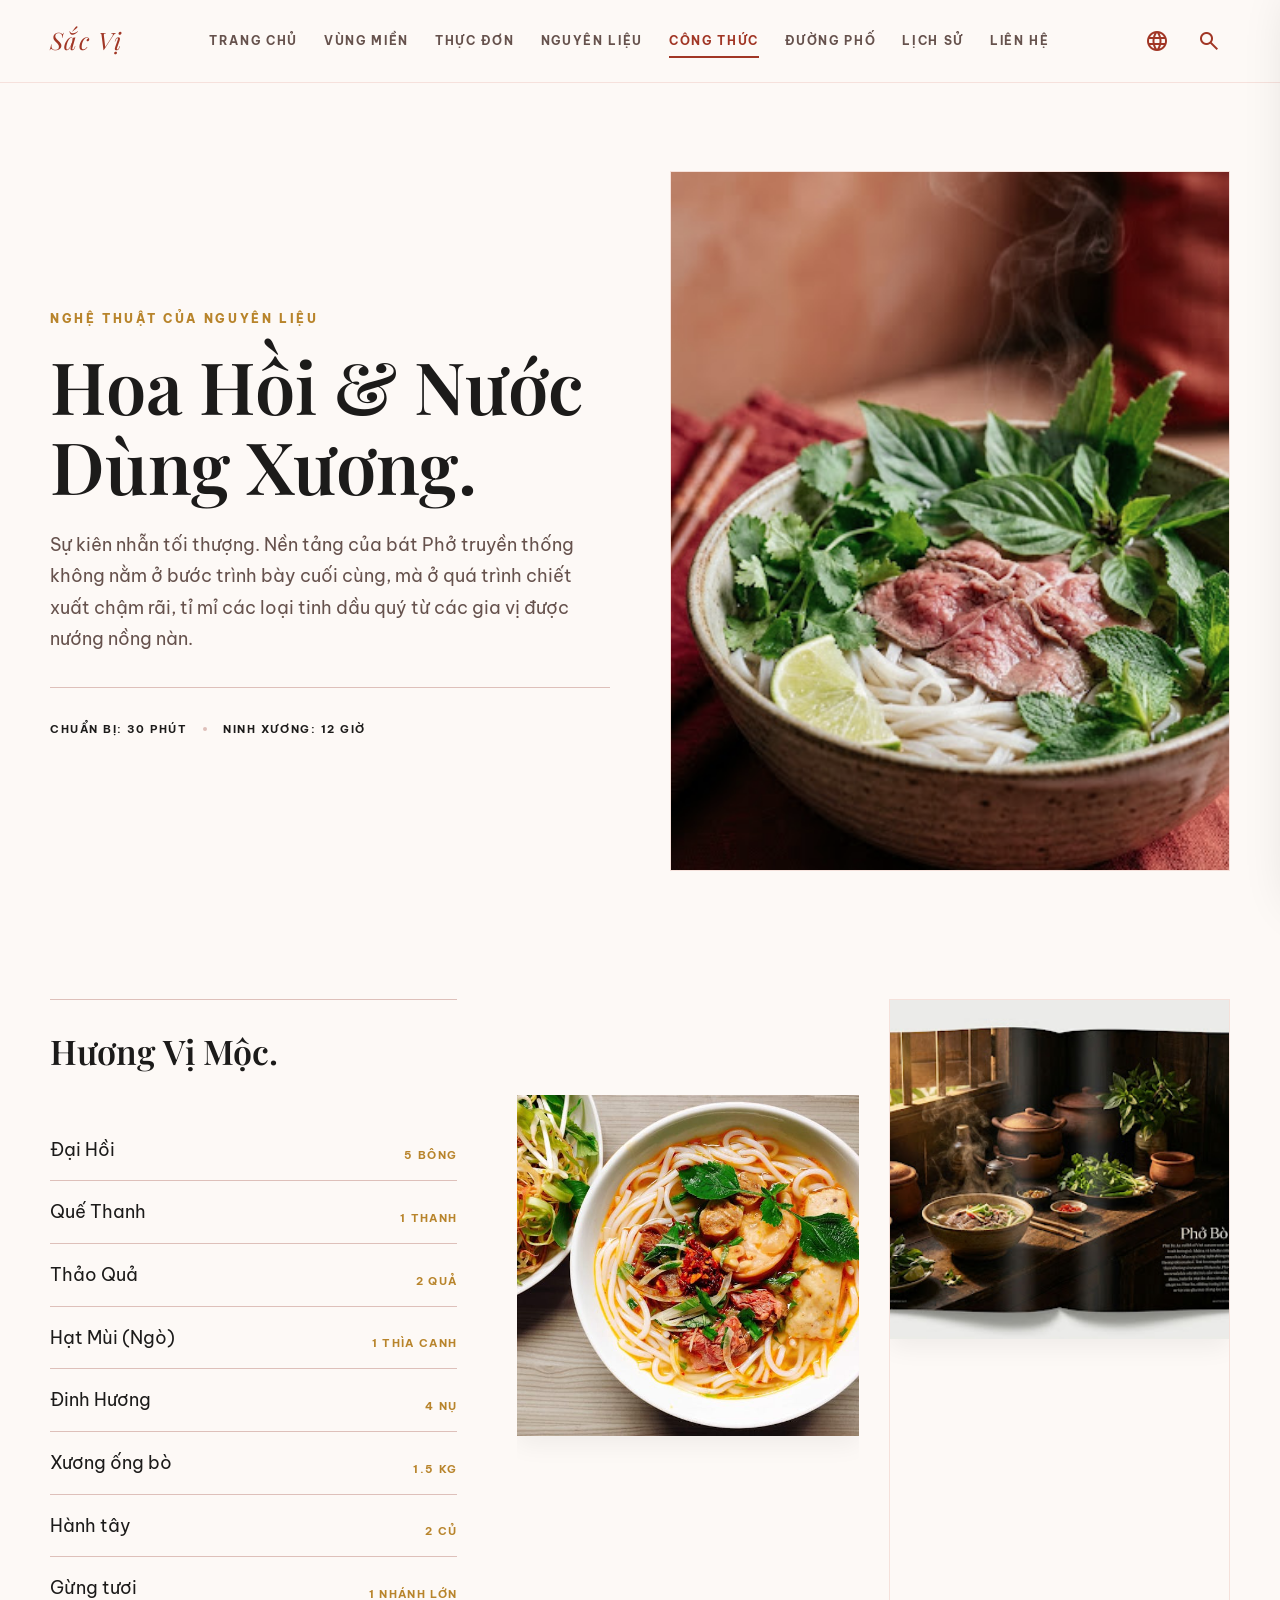
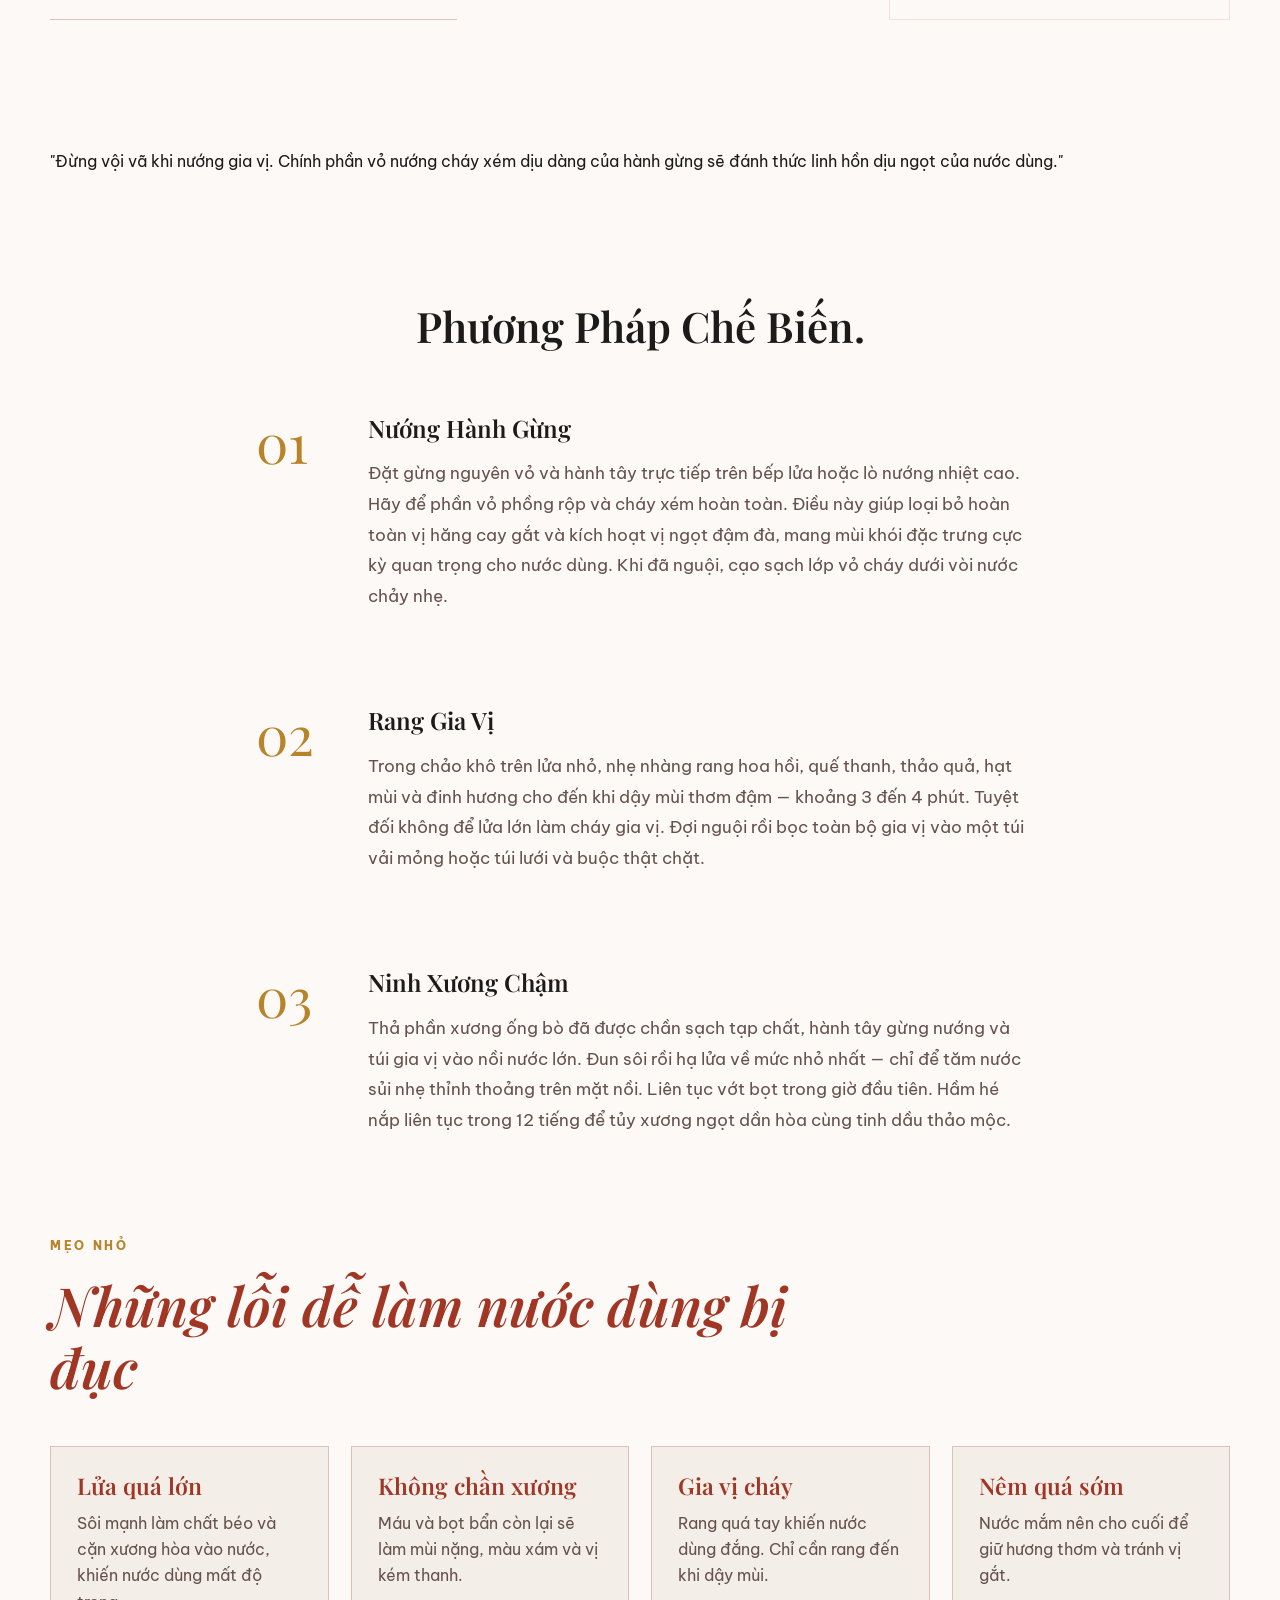
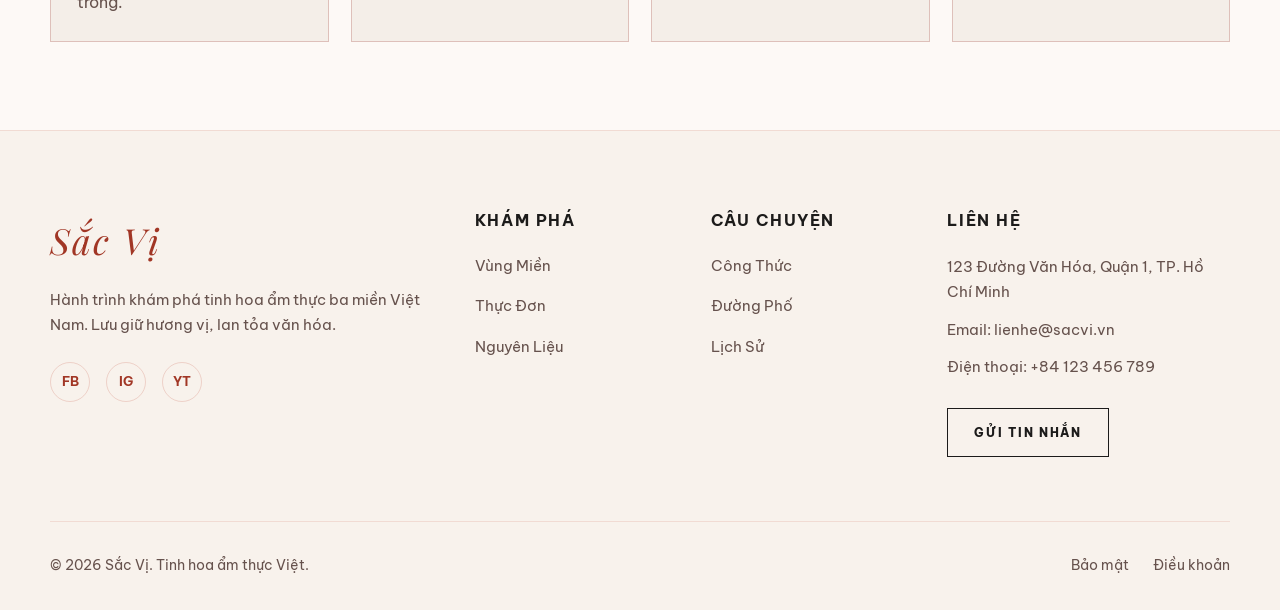
==== commit e91e610e: "feat: design and implement rich multi-column footer across all pages" ====
--- a/cong-thuc.html
+++ b/cong-thuc.html
@@ -174,14 +174,48 @@
   </main>
 
   <footer class="site-footer">
-    <div class="container site-footer__inner">
-      <a class="brand" href="index.html">Sắc Vị</a>
-      <nav class="footer-links" aria-label="Liên kết cuối trang">
-        <a href="lien-he.html">Liên hệ</a>
-        <a href="thuc-don.html">Thực đơn</a>
-        <a href="lich-su.html">Lịch sử</a>
-      </nav>
-      <p>© 2026 Sắc Vị. Tinh hoa ẩm thực Việt.</p>
+    <div class="container">
+      <div class="footer-grid">
+        <div class="footer-col brand-col">
+          <a class="brand" href="index.html">Sắc Vị</a>
+          <p>Hành trình khám phá tinh hoa ẩm thực ba miền Việt Nam. Lưu giữ hương vị, lan tỏa văn hóa.</p>
+          <div class="social-links">
+            <a href="#" aria-label="Facebook">FB</a>
+            <a href="#" aria-label="Instagram">IG</a>
+            <a href="#" aria-label="YouTube">YT</a>
+          </div>
+        </div>
+        <div class="footer-col">
+          <h4>Khám Phá</h4>
+          <nav aria-label="Khám phá">
+            <a href="vung-mien.html">Vùng Miền</a>
+            <a href="thuc-don.html">Thực Đơn</a>
+            <a href="nguyen-lieu.html">Nguyên Liệu</a>
+          </nav>
+        </div>
+        <div class="footer-col">
+          <h4>Câu Chuyện</h4>
+          <nav aria-label="Câu chuyện">
+            <a href="cong-thuc.html">Công Thức</a>
+            <a href="duong-pho.html">Đường Phố</a>
+            <a href="lich-su.html">Lịch Sử</a>
+          </nav>
+        </div>
+        <div class="footer-col">
+          <h4>Liên Hệ</h4>
+          <p>123 Đường Văn Hóa, Quận 1, TP. Hồ Chí Minh</p>
+          <p>Email: lienhe@sacvi.vn</p>
+          <p>Điện thoại: +84 123 456 789</p>
+          <a href="lien-he.html" class="button button--outline mt-4">Gửi tin nhắn</a>
+        </div>
+      </div>
+      <div class="footer-bottom">
+        <p>© 2026 Sắc Vị. Tinh hoa ẩm thực Việt.</p>
+        <div class="footer-bottom-links">
+          <a href="#">Bảo mật</a>
+          <a href="#">Điều khoản</a>
+        </div>
+      </div>
     </div>
   </footer>
   <script src="js/main.js"></script>
--- a/css/style.css
+++ b/css/style.css
@@ -614,6 +614,19 @@
   color: var(--muted);
 }
 
+/* Editorial Card Modifier */
+.card.editorial-border .card__body {
+  padding: 32px;
+  text-align: center;
+}
+.card.editorial-border h3 {
+  font-family: var(--font-display);
+  font-style: italic;
+  font-size: 24px;
+  color: var(--ink);
+  margin-bottom: 12px;
+}
+
 /* ── 18. STAT STRIP ───────────────────────────────────────── */
 .stat-strip {
   display: grid;
@@ -647,6 +660,16 @@
   font-weight: 800;
   letter-spacing: 0.12em;
   text-transform: uppercase;
+}
+
+/* Editorial Stat Strip */
+.stat-strip--editorial {
+  border-right: none;
+  border-left: none;
+  background: rgba(194,78,58,0.14);
+}
+.stat-strip--editorial .stat-item {
+  padding: 48px 24px;
 }
 
 /* ── 19. STORY PANEL ──────────────────────────────────────── */
@@ -686,6 +709,30 @@
   color: var(--muted);
 }
 
+/* Editorial Story Panel */
+.story-panel--editorial {
+  padding: 0;
+  gap: 0;
+}
+.story-panel--editorial .story-panel__image {
+  height: 100%;
+}
+.story-panel--editorial .story-panel__image img {
+  height: 100%;
+  object-fit: cover;
+}
+.story-panel--editorial .story-panel__content {
+  padding: 64px 48px;
+}
+.story-panel--editorial h2 {
+  font-size: 36px;
+  color: var(--ink);
+  margin-bottom: 24px;
+}
+.story-panel--editorial p {
+  margin-bottom: 24px;
+}
+
 /* ── 20. NOTE GRID ────────────────────────────────────────── */
 .note-grid {
   display: grid;
@@ -695,14 +742,22 @@
 
 .note-card {
   padding: 26px;
+  background: var(--paper-warm);
+  border: 1px solid var(--line);
+  transition: background 0.3s ease, box-shadow 0.3s ease, transform 0.3s ease;
+  cursor: pointer;
+}
+.note-card:hover {
   background: var(--white);
-  border: 1px solid var(--line);
-}
-
+  box-shadow: var(--shadow);
+  transform: translateY(-2px);
+}
 .note-card h3 {
   margin-bottom: 10px;
   color: var(--primary);
   font-size: 23px;
+  font-weight: 600;
+  font-family: var(--font-display);
 }
 
 .note-card p {
@@ -1065,27 +1120,111 @@
 
 /* ── 31. FOOTER ───────────────────────────────────────────── */
 .site-footer {
-  padding: 42px 0;
+  padding: 80px 0 32px;
   color: #85716c;
   background: #f8f2ec;
   border-top: 1px solid rgba(194, 78, 58, 0.14);
 }
 
-.site-footer__inner {
+.footer-grid {
+  display: grid;
+  grid-template-columns: 2fr 1fr 1fr 1.5fr;
+  gap: 48px;
+  margin-bottom: 64px;
+}
+
+.footer-col .brand {
+  display: block;
+  font-size: 36px;
+  margin-bottom: 16px;
+}
+
+.footer-col p {
+  color: var(--muted);
+  font-size: 15px;
+  line-height: 1.7;
+  margin-bottom: 12px;
+}
+
+.footer-col h4 {
+  color: var(--ink);
+  font-size: 16px;
+  font-family: var(--font-body);
+  font-weight: 700;
+  letter-spacing: 0.1em;
+  text-transform: uppercase;
+  margin-bottom: 24px;
+}
+
+.footer-col nav {
   display: flex;
+  flex-direction: column;
+  gap: 16px;
+}
+
+.footer-col nav a {
+  color: var(--muted);
+  font-size: 15px;
+  transition: color 0.2s ease;
+}
+
+.footer-col nav a:hover {
+  color: var(--primary);
+}
+
+.social-links {
+  display: flex;
+  gap: 16px;
+  margin-top: 24px;
+}
+
+.social-links a {
+  display: inline-flex;
   align-items: center;
+  justify-content: center;
+  width: 40px;
+  height: 40px;
+  border: 1px solid rgba(194, 78, 58, 0.2);
+  color: var(--primary);
+  border-radius: 50%;
+  transition: all 0.2s ease;
+  font-size: 13px;
+  font-weight: 700;
+}
+
+.social-links a:hover {
+  background: var(--primary);
+  color: var(--white);
+  border-color: var(--primary);
+  transform: translateY(-2px);
+}
+
+.footer-bottom {
+  display: flex;
   justify-content: space-between;
+  align-items: center;
+  padding-top: 32px;
+  border-top: 1px solid rgba(194, 78, 58, 0.14);
+  font-size: 14px;
+}
+
+.footer-bottom p {
+  margin: 0;
+  color: var(--muted);
+}
+
+.footer-bottom-links {
+  display: flex;
   gap: 24px;
 }
 
-.footer-links {
-  display: flex;
-  flex-wrap: wrap;
-  gap: 22px;
-  font-size: 12px;
-  font-weight: 700;
-  letter-spacing: 0.12em;
-  text-transform: uppercase;
+.footer-bottom-links a {
+  color: var(--muted);
+  transition: color 0.2s ease;
+}
+
+.footer-bottom-links a:hover {
+  color: var(--primary);
 }
 
 /* ── 32. SCROLL REVEAL ANIMATIONS ─────────────────────────── */
@@ -1285,7 +1424,8 @@
   .feature,
   .contact-layout,
   .menu-list,
-  .editorial-row {
+  .editorial-row,
+  .footer-grid {
     grid-template-columns: 1fr;
   }
 
@@ -1357,21 +1497,101 @@
 
   .form-row,
   .newsletter__form,
-  .site-footer__inner {
+  .footer-bottom {
     grid-template-columns: 1fr;
     flex-direction: column;
   }
 
-  .site-footer__inner {
+  .footer-bottom {
     text-align: center;
+    gap: 16px;
+  }
+
+  .footer-col {
+    text-align: center;
+  }
+
+  .footer-col .social-links {
+    justify-content: center;
   }
 
   .step-item {
     flex-direction: column;
-    gap: 12px;
+  }
+  
+  .stat-strip--editorial .stat-item {
+    padding: 24px 16px;
+  }
+  .story-panel--editorial .story-panel__image {
+    height: 300px; /* fixed height for mobile instead of 100% */
+  }
+  .story-panel--editorial .story-panel__content {
+    padding: 32px 24px;
   }
 
   .mb-32 { margin-bottom: 64px; }
   .py-32 { padding-top: 64px; padding-bottom: 64px; }
   .py-24 { padding-top: 48px; padding-bottom: 48px; }
 }
+
+/* ── 35. EDITORIAL UTILITIES ──────────────────────────────── */
+.editorial-divider {
+  height: 1px;
+  width: 96px;
+  background: rgba(194,78,58,0.3);
+  margin: 16px auto 0;
+}
+.editorial-divider--short {
+  width: 64px;
+  margin-bottom: 16px;
+}
+.editorial-divider--dark {
+  background: rgba(102,82,77,0.3);
+}
+
+.newsletter--editorial {
+  background: var(--primary);
+  padding: 80px 0;
+  text-align: center;
+}
+.newsletter--editorial h2 {
+  color: var(--white);
+  margin-bottom: 16px;
+  font-family: var(--font-display);
+  font-size: clamp(24px, 4vw, 36px);
+}
+.newsletter--editorial p {
+  color: rgba(255,255,255,0.8);
+  margin-bottom: 32px;
+}
+.newsletter--editorial form {
+  display: flex;
+  gap: 16px;
+  justify-content: center;
+  max-width: 480px;
+  margin: 0 auto;
+  flex-wrap: wrap;
+}
+.newsletter--editorial input {
+  background: transparent;
+  border: none;
+  border-bottom: 1px solid rgba(255,255,255,0.3);
+  color: var(--white);
+  padding: 12px 8px;
+  flex: 1;
+  outline: none;
+  border-radius: 0;
+  min-width: 200px;
+}
+.newsletter--editorial input::placeholder {
+  color: rgba(255,255,255,0.5);
+}
+.newsletter--editorial button {
+  background: var(--white);
+  color: var(--primary);
+  border: none;
+}
+.newsletter--editorial button:hover {
+  background: var(--paper-warm);
+  color: var(--primary-strong);
+}
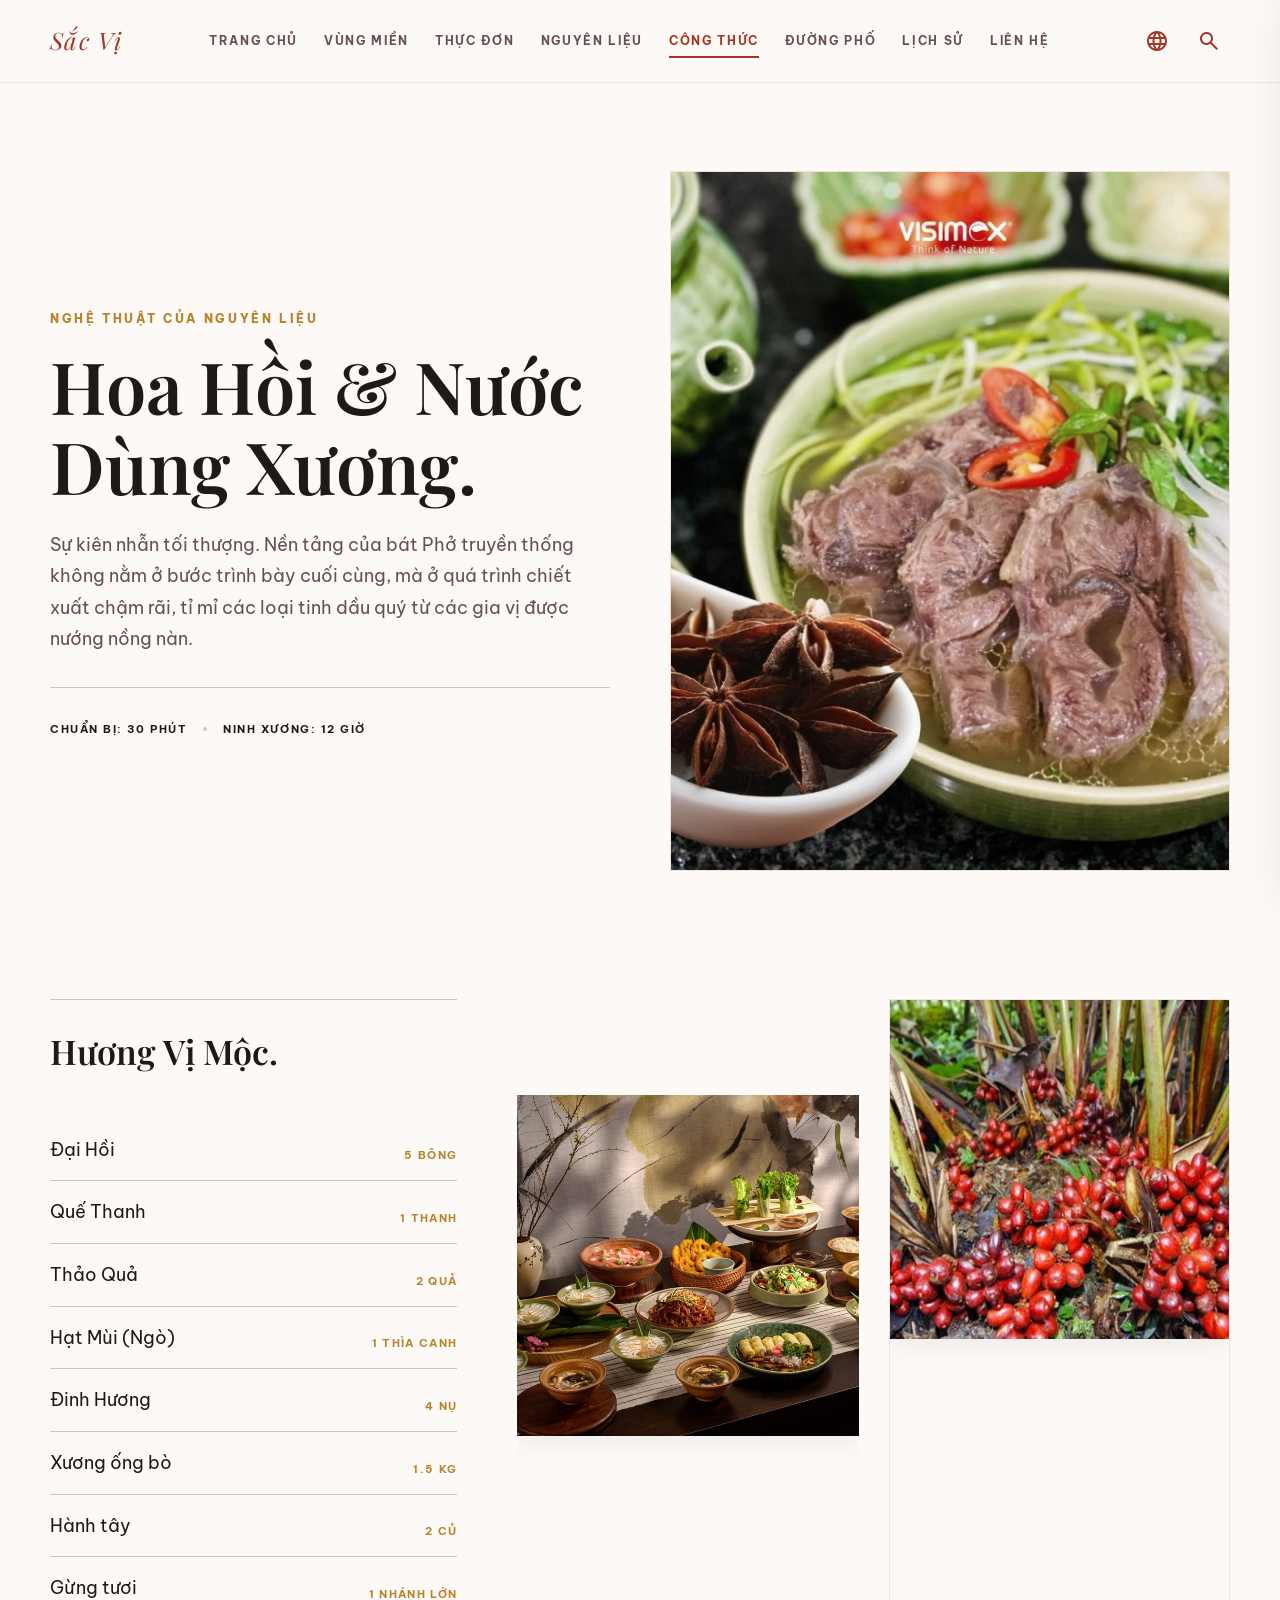
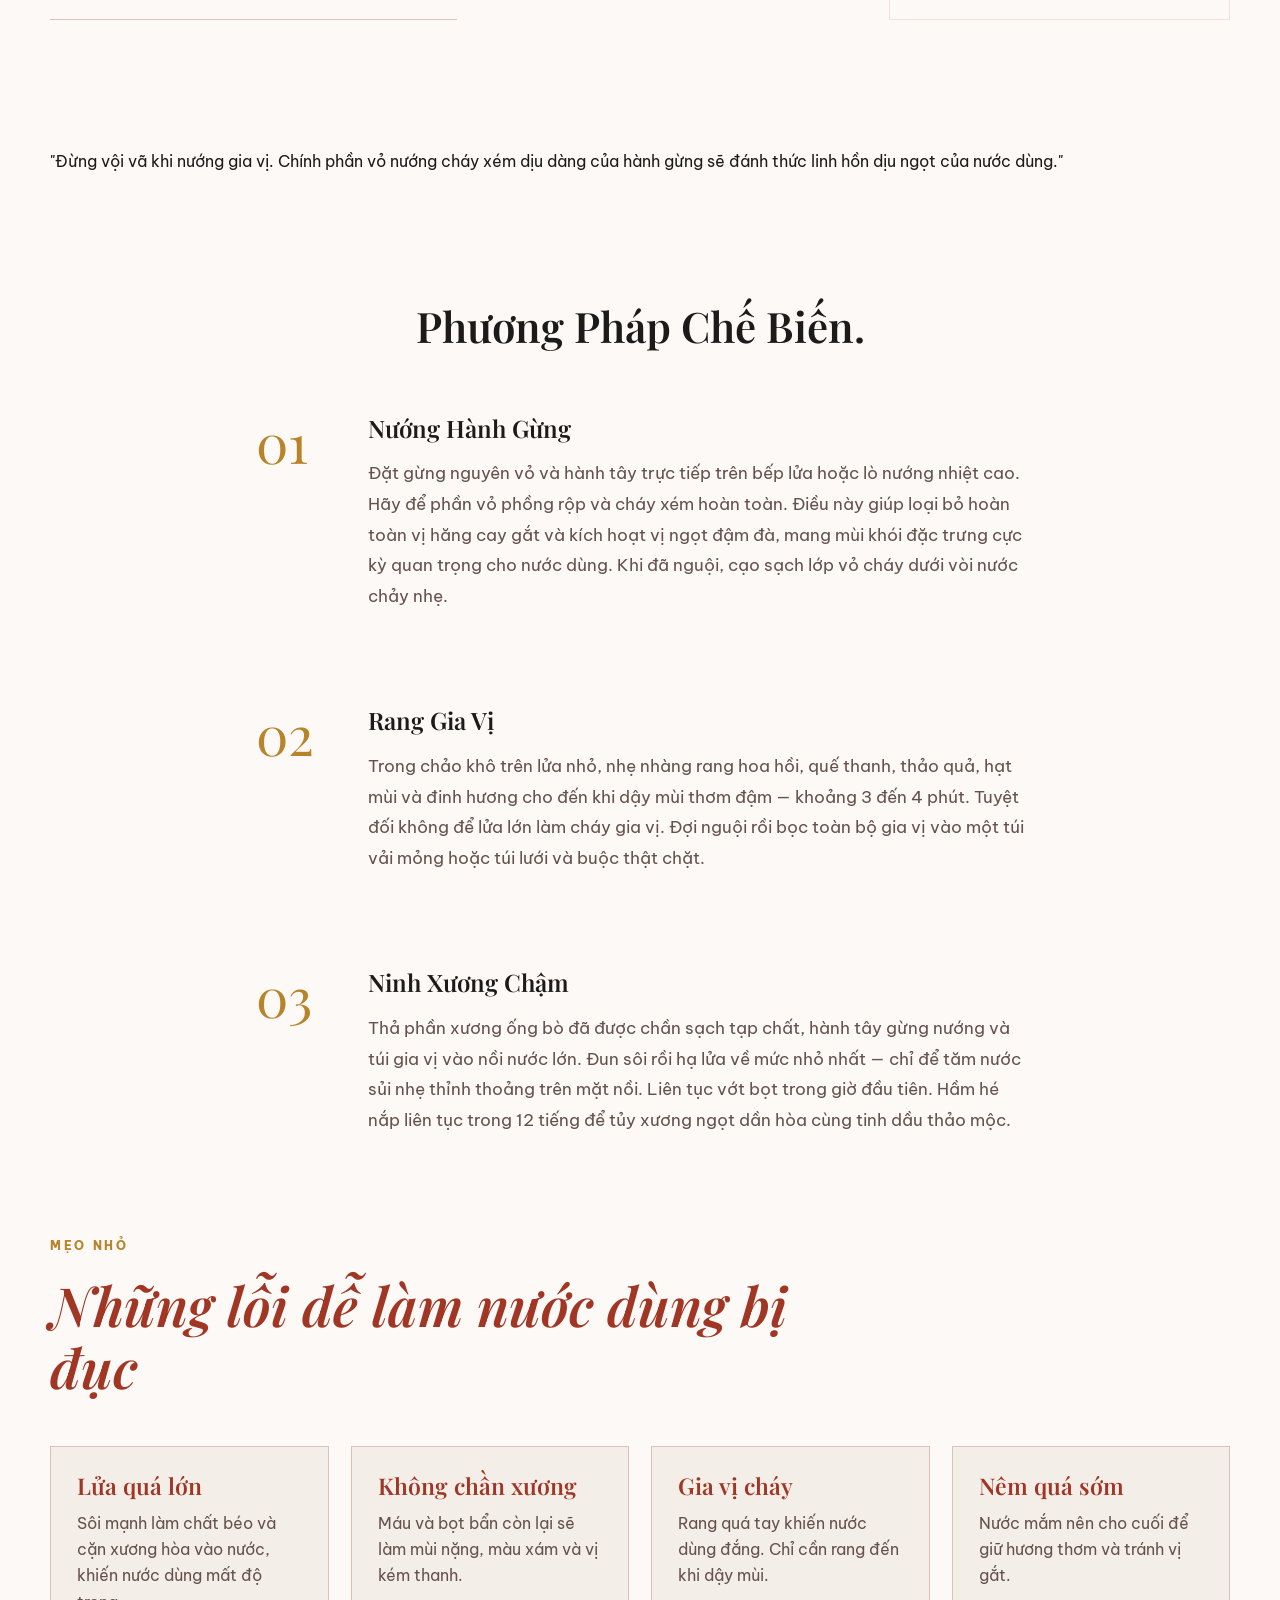
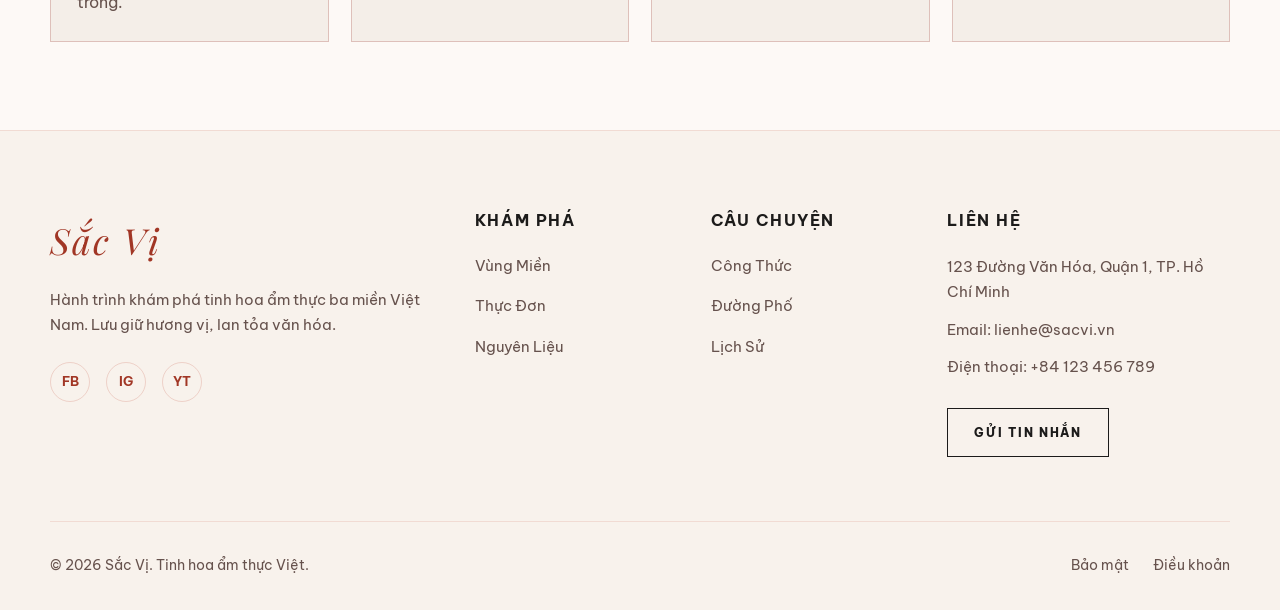
==== commit ce8b96a7: "new img" ====
--- a/cong-thuc.html
+++ b/cong-thuc.html
@@ -1,223 +1,246 @@
 <!DOCTYPE html>
 <html lang="vi">
 <head>
-  <meta charset="utf-8">
-  <meta name="viewport" content="width=device-width, initial-scale=1.0">
-  <title>Công thức nước dùng phở - Sắc Vị</title>
-  <meta name="description" content="Công thức nấu nước dùng phở bò chuẩn vị: từ cách sơ chế xương, nướng hành gừng, rang gia vị đến ninh nhỏ lửa 12 tiếng.">
-  <link rel="preconnect" href="https://fonts.googleapis.com">
-  <link rel="preconnect" href="https://fonts.gstatic.com" crossorigin>
-  <link href="https://fonts.googleapis.com/css2?family=Material+Symbols+Outlined:wght,FILL@100..700,0..1&family=Be+Vietnam+Pro:ital,wght@0,300;0,400;0,500;0,600;0,700;1,400&family=Playfair+Display:ital,wght@0,400;0,600;0,700;1,400;1,600;1,700&display=swap" rel="stylesheet">
-  <link rel="stylesheet" href="css/style.css">
-  <link rel="stylesheet" href="css/pages/cong-thuc.css">
+    <meta charset="utf-8">
+    <meta content="width=device-width, initial-scale=1.0" name="viewport">
+    <title>Công thức nước dùng phở - Sắc Vị</title>
+    <meta content="Công thức nấu nước dùng phở bò chuẩn vị: từ cách sơ chế xương, nướng hành gừng, rang gia vị đến ninh nhỏ lửa 12 tiếng."
+          name="description">
+    <link href="https://fonts.googleapis.com" rel="preconnect">
+    <link crossorigin href="https://fonts.gstatic.com" rel="preconnect">
+    <link href="https://fonts.googleapis.com/css2?family=Material+Symbols+Outlined:wght,FILL@100..700,0..1&family=Be+Vietnam+Pro:ital,wght@0,300;0,400;0,500;0,600;0,700;1,400&family=Playfair+Display:ital,wght@0,400;0,600;0,700;1,400;1,600;1,700&display=swap"
+          rel="stylesheet">
+    <link href="css/style.css" rel="stylesheet">
+    <link href="css/pages/cong-thuc.css" rel="stylesheet">
 </head>
 <body>
-  <header class="site-header">
+<header class="site-header">
     <div class="container site-header__inner">
-      <a class="brand" href="index.html">Sắc Vị</a>
-      <nav class="site-nav" aria-label="Điều hướng chính">
-        <a id="nav-index" href="index.html">Trang chủ</a>
-        <a id="nav-vung-mien" href="vung-mien.html">Vùng miền</a>
-        <a id="nav-thuc-don" href="thuc-don.html">Thực đơn</a>
-        <a id="nav-nguyen-lieu" href="nguyen-lieu.html">Nguyên liệu</a>
-        <a id="nav-cong-thuc" href="cong-thuc.html">Công thức</a>
-        <a id="nav-duong-pho" href="duong-pho.html">Đường phố</a>
-        <a id="nav-lich-su" href="lich-su.html">Lịch sử</a>
-        <a id="nav-lien-he" href="lien-he.html">Liên hệ</a>
-      </nav>
-      <div class="header-actions">
-        <button class="icon-button" type="button" aria-label="Ngôn ngữ"><span class="material-symbols-outlined">language</span></button>
-        <button class="icon-button" type="button" aria-label="Tìm kiếm"><span class="material-symbols-outlined">search</span></button>
-        <button class="icon-button menu-button" type="button" aria-label="Mở menu" data-menu-toggle><span class="material-symbols-outlined">menu</span></button>
-      </div>
+        <a class="brand" href="index.html">Sắc Vị</a>
+        <nav aria-label="Điều hướng chính" class="site-nav">
+            <a href="index.html" id="nav-index">Trang chủ</a>
+            <a href="vung-mien.html" id="nav-vung-mien">Vùng miền</a>
+            <a href="thuc-don.html" id="nav-thuc-don">Thực đơn</a>
+            <a href="nguyen-lieu.html" id="nav-nguyen-lieu">Nguyên liệu</a>
+            <a href="cong-thuc.html" id="nav-cong-thuc">Công thức</a>
+            <a href="duong-pho.html" id="nav-duong-pho">Đường phố</a>
+            <a href="lich-su.html" id="nav-lich-su">Lịch sử</a>
+            <a href="lien-he.html" id="nav-lien-he">Liên hệ</a>
+        </nav>
+        <div class="header-actions">
+            <button aria-label="Ngôn ngữ" class="icon-button" type="button"><span class="material-symbols-outlined">language</span>
+            </button>
+            <button aria-label="Tìm kiếm" class="icon-button" type="button"><span class="material-symbols-outlined">search</span>
+            </button>
+            <button aria-label="Mở menu" class="icon-button menu-button" data-menu-toggle type="button"><span
+                    class="material-symbols-outlined">menu</span></button>
+        </div>
     </div>
-  </header>
-
-  <aside class="mobile-nav" id="mobileMenu" aria-label="Điều hướng di động">
+</header>
+
+<aside aria-label="Điều hướng di động" class="mobile-nav" id="mobileMenu">
     <div class="mobile-nav__head">
-      <a class="brand" href="index.html">Sắc Vị</a>
-      <button class="icon-button" type="button" aria-label="Đóng menu" data-menu-toggle><span class="material-symbols-outlined">close</span></button>
+        <a class="brand" href="index.html">Sắc Vị</a>
+        <button aria-label="Đóng menu" class="icon-button" data-menu-toggle type="button"><span
+                class="material-symbols-outlined">close</span></button>
     </div>
     <nav class="mobile-nav__links">
-      <a href="index.html">Trang chủ</a>
-      <a href="vung-mien.html">Vùng miền</a>
-      <a href="thuc-don.html">Thực đơn</a>
-      <a href="nguyen-lieu.html">Nguyên liệu</a>
-      <a href="cong-thuc.html">Công thức</a>
-      <a href="duong-pho.html">Đường phố</a>
-      <a href="lich-su.html">Lịch sử</a>
-      <a href="lien-he.html">Liên hệ</a>
+        <a href="index.html">Trang chủ</a>
+        <a href="vung-mien.html">Vùng miền</a>
+        <a href="thuc-don.html">Thực đơn</a>
+        <a href="nguyen-lieu.html">Nguyên liệu</a>
+        <a href="cong-thuc.html">Công thức</a>
+        <a href="duong-pho.html">Đường phố</a>
+        <a href="lich-su.html">Lịch sử</a>
+        <a href="lien-he.html">Liên hệ</a>
     </nav>
-  </aside>
-  <div class="menu-overlay" id="mobileMenuOverlay" data-menu-toggle></div>
-
-  <main>
+</aside>
+<div class="menu-overlay" data-menu-toggle id="mobileMenuOverlay"></div>
+
+<main>
     <section class="section">
-      <div class="container">
-
-        <!-- Art-gallery hero -->
-        <article class="recipe-hero">
-          <div class="recipe-hero__content reveal-left">
-            <span class="eyebrow">Nghệ thuật của nguyên liệu</span>
-            <h1>Hoa Hồi &amp; Nước Dùng Xương.</h1>
-            <p>Sự kiên nhẫn tối thượng. Nền tảng của bát Phở truyền thống không nằm ở bước trình bày cuối cùng, mà ở quá trình chiết xuất chậm rãi, tỉ mỉ các loại tinh dầu quý từ các gia vị được nướng nồng nàn.</p>
-            <div class="recipe-hero__meta">
-              <span class="recipe-hero__meta-item">Chuẩn bị: 30 phút</span>
-              <span class="recipe-hero__meta-dot"></span>
-              <span class="recipe-hero__meta-item">Ninh xương: 12 giờ</span>
-            </div>
-          </div>
-          <div class="recipe-hero__image reveal-right editorial-border">
-            <img src="assets/img/stitch/pho-hero.jpg" alt="Quế hồi thảo quả nướng thơm ngon làm nước dùng phở">
-            <span class="recipe-hero__rotated-label" style="font-family: var(--font-display);">Hoa Hồi — Illicium verum</span>
-          </div>
-        </article>
-
-        <!-- Ingredient table + image pair -->
-        <section class="ingredient-table-section">
-          <div class="reveal-left">
-            <h2 class="ingredient-table__heading">Hương Vị Mộc.</h2>
-            <div class="ingredient-table__list">
-              <div class="ingredient-table__row">
-                <span class="ingredient-table__name">Đại Hồi</span>
-                <span class="ingredient-table__amount">5 bông</span>
-              </div>
-              <div class="ingredient-table__row">
-                <span class="ingredient-table__name">Quế Thanh</span>
-                <span class="ingredient-table__amount">1 thanh</span>
-              </div>
-              <div class="ingredient-table__row">
-                <span class="ingredient-table__name">Thảo Quả</span>
-                <span class="ingredient-table__amount">2 quả</span>
-              </div>
-              <div class="ingredient-table__row">
-                <span class="ingredient-table__name">Hạt Mùi (Ngò)</span>
-                <span class="ingredient-table__amount">1 thìa canh</span>
-              </div>
-              <div class="ingredient-table__row">
-                <span class="ingredient-table__name">Đinh Hương</span>
-                <span class="ingredient-table__amount">4 nụ</span>
-              </div>
-              <div class="ingredient-table__row">
-                <span class="ingredient-table__name">Xương ống bò</span>
-                <span class="ingredient-table__amount">1.5 kg</span>
-              </div>
-              <div class="ingredient-table__row">
-                <span class="ingredient-table__name">Hành tây</span>
-                <span class="ingredient-table__amount">2 củ</span>
-              </div>
-              <div class="ingredient-table__row">
-                <span class="ingredient-table__name">Gừng tươi</span>
-                <span class="ingredient-table__amount">1 nhánh lớn</span>
-              </div>
-            </div>
-          </div>
-          <div class="image-pair">
-            <div class="image-pair__item reveal delay-100">
-              <img src="assets/img/gia-vi.jpg" alt="Quế thanh và đinh hương trên nền vải lanh mộc mạc">
-            </div>
-            <div class="image-pair__item reveal delay-200 editorial-border">
-              <img src="assets/img/stitch/hero-kitchen.jpg" alt="Thảo quả giã dập trong cối đá cổ truyền">
-            </div>
-          </div>
-        </section>
-
-        <!-- Pull quote -->
-        <div class="pull-quote reveal" style="margin-bottom: 128px;">
-          <p>"Đừng vội vã khi nướng gia vị. Chính phần vỏ nướng cháy xém dịu dàng của hành gừng sẽ đánh thức linh hồn dịu ngọt của nước dùng."</p>
-        </div>
-
-        <!-- Method steps -->
-        <div class="method-section">
-          <h2 class="reveal">Phương Pháp Chế Biến.</h2>
-          <div class="method-steps">
-            <div class="method-step reveal">
-              <span class="method-step__number">01</span>
-              <div>
-                <h3>Nướng Hành Gừng</h3>
-                <p>Đặt gừng nguyên vỏ và hành tây trực tiếp trên bếp lửa hoặc lò nướng nhiệt cao. Hãy để phần vỏ phồng rộp và cháy xém hoàn toàn. Điều này giúp loại bỏ hoàn toàn vị hăng cay gắt và kích hoạt vị ngọt đậm đà, mang mùi khói đặc trưng cực kỳ quan trọng cho nước dùng. Khi đã nguội, cạo sạch lớp vỏ cháy dưới vòi nước chảy nhẹ.</p>
-              </div>
-            </div>
-            <div class="method-step reveal">
-              <span class="method-step__number">02</span>
-              <div>
-                <h3>Rang Gia Vị</h3>
-                <p>Trong chảo khô trên lửa nhỏ, nhẹ nhàng rang hoa hồi, quế thanh, thảo quả, hạt mùi và đinh hương cho đến khi dậy mùi thơm đậm — khoảng 3 đến 4 phút. Tuyệt đối không để lửa lớn làm cháy gia vị. Đợi nguội rồi bọc toàn bộ gia vị vào một túi vải mỏng hoặc túi lưới và buộc thật chặt.</p>
-              </div>
-            </div>
-            <div class="method-step reveal">
-              <span class="method-step__number">03</span>
-              <div>
-                <h3>Ninh Xương Chậm</h3>
-                <p>Thả phần xương ống bò đã được chần sạch tạp chất, hành tây gừng nướng và túi gia vị vào nồi nước lớn. Đun sôi rồi hạ lửa về mức nhỏ nhất — chỉ để tăm nước sủi nhẹ thỉnh thoảng trên mặt nồi. Liên tục vớt bọt trong giờ đầu tiên. Hầm hé nắp liên tục trong 12 tiếng để tủy xương ngọt dần hòa cùng tinh dầu thảo mộc.</p>
-              </div>
-            </div>
-          </div>
-        </div>
-
-        <!-- Tips section -->
-        <div style="margin-top: 96px;">
-          <div class="section-heading reveal">
-            <span class="eyebrow">Mẹo nhỏ</span>
-            <h2>Những lỗi dễ làm nước dùng bị đục</h2>
-          </div>
-          <div class="note-grid">
-            <article class="note-card reveal"><h3>Lửa quá lớn</h3><p>Sôi mạnh làm chất béo và cặn xương hòa vào nước, khiến nước dùng mất độ trong.</p></article>
-            <article class="note-card reveal delay-100"><h3>Không chần xương</h3><p>Máu và bọt bẩn còn lại sẽ làm mùi nặng, màu xám và vị kém thanh.</p></article>
-            <article class="note-card reveal delay-200"><h3>Gia vị cháy</h3><p>Rang quá tay khiến nước dùng đắng. Chỉ cần rang đến khi dậy mùi.</p></article>
-            <article class="note-card reveal delay-300"><h3>Nêm quá sớm</h3><p>Nước mắm nên cho cuối để giữ hương thơm và tránh vị gắt.</p></article>
-          </div>
-        </div>
-
-      </div>
+        <div class="container">
+
+            <!-- Art-gallery hero -->
+            <article class="recipe-hero">
+                <div class="recipe-hero__content reveal-left">
+                    <span class="eyebrow">Nghệ thuật của nguyên liệu</span>
+                    <h1>Hoa Hồi &amp; Nước Dùng Xương.</h1>
+                    <p>Sự kiên nhẫn tối thượng. Nền tảng của bát Phở truyền thống không nằm ở bước trình bày cuối cùng,
+                        mà ở quá trình chiết xuất chậm rãi, tỉ mỉ các loại tinh dầu quý từ các gia vị được nướng nồng
+                        nàn.</p>
+                    <div class="recipe-hero__meta">
+                        <span class="recipe-hero__meta-item">Chuẩn bị: 30 phút</span>
+                        <span class="recipe-hero__meta-dot"></span>
+                        <span class="recipe-hero__meta-item">Ninh xương: 12 giờ</span>
+                    </div>
+                </div>
+                <div class="recipe-hero__image reveal-right editorial-border">
+                    <img alt="Quế hồi thảo quả nướng thơm ngon làm nước dùng phở"
+                         src="assets/img/hoa-hoi-ham-xuong.png">
+                    <span class="recipe-hero__rotated-label" style="font-family: var(--font-display);">Hoa Hồi — Illicium verum</span>
+                </div>
+            </article>
+
+            <!-- Ingredient table + image pair -->
+            <section class="ingredient-table-section">
+                <div class="reveal-left">
+                    <h2 class="ingredient-table__heading">Hương Vị Mộc.</h2>
+                    <div class="ingredient-table__list">
+                        <div class="ingredient-table__row">
+                            <span class="ingredient-table__name">Đại Hồi</span>
+                            <span class="ingredient-table__amount">5 bông</span>
+                        </div>
+                        <div class="ingredient-table__row">
+                            <span class="ingredient-table__name">Quế Thanh</span>
+                            <span class="ingredient-table__amount">1 thanh</span>
+                        </div>
+                        <div class="ingredient-table__row">
+                            <span class="ingredient-table__name">Thảo Quả</span>
+                            <span class="ingredient-table__amount">2 quả</span>
+                        </div>
+                        <div class="ingredient-table__row">
+                            <span class="ingredient-table__name">Hạt Mùi (Ngò)</span>
+                            <span class="ingredient-table__amount">1 thìa canh</span>
+                        </div>
+                        <div class="ingredient-table__row">
+                            <span class="ingredient-table__name">Đinh Hương</span>
+                            <span class="ingredient-table__amount">4 nụ</span>
+                        </div>
+                        <div class="ingredient-table__row">
+                            <span class="ingredient-table__name">Xương ống bò</span>
+                            <span class="ingredient-table__amount">1.5 kg</span>
+                        </div>
+                        <div class="ingredient-table__row">
+                            <span class="ingredient-table__name">Hành tây</span>
+                            <span class="ingredient-table__amount">2 củ</span>
+                        </div>
+                        <div class="ingredient-table__row">
+                            <span class="ingredient-table__name">Gừng tươi</span>
+                            <span class="ingredient-table__amount">1 nhánh lớn</span>
+                        </div>
+                    </div>
+                </div>
+                <div class="image-pair">
+                    <div class="image-pair__item reveal delay-100">
+                        <img alt="Quế thanh và đinh hương trên nền vải lanh mộc mạc" src="assets/img/gia-vi.png">
+                    </div>
+                    <div class="image-pair__item reveal delay-200 editorial-border">
+                        <img alt="Thảo quả giã dập trong cối đá cổ truyền" src="assets/img/thao-qua.png">
+                    </div>
+                </div>
+            </section>
+
+            <!-- Pull quote -->
+            <div class="pull-quote reveal" style="margin-bottom: 128px;">
+                <p>"Đừng vội vã khi nướng gia vị. Chính phần vỏ nướng cháy xém dịu dàng của hành gừng sẽ đánh thức linh
+                    hồn dịu ngọt của nước dùng."</p>
+            </div>
+
+            <!-- Method steps -->
+            <div class="method-section">
+                <h2 class="reveal">Phương Pháp Chế Biến.</h2>
+                <div class="method-steps">
+                    <div class="method-step reveal">
+                        <span class="method-step__number">01</span>
+                        <div>
+                            <h3>Nướng Hành Gừng</h3>
+                            <p>Đặt gừng nguyên vỏ và hành tây trực tiếp trên bếp lửa hoặc lò nướng nhiệt cao. Hãy để
+                                phần vỏ phồng rộp và cháy xém hoàn toàn. Điều này giúp loại bỏ hoàn toàn vị hăng cay gắt
+                                và kích hoạt vị ngọt đậm đà, mang mùi khói đặc trưng cực kỳ quan trọng cho nước dùng.
+                                Khi đã nguội, cạo sạch lớp vỏ cháy dưới vòi nước chảy nhẹ.</p>
+                        </div>
+                    </div>
+                    <div class="method-step reveal">
+                        <span class="method-step__number">02</span>
+                        <div>
+                            <h3>Rang Gia Vị</h3>
+                            <p>Trong chảo khô trên lửa nhỏ, nhẹ nhàng rang hoa hồi, quế thanh, thảo quả, hạt mùi và đinh
+                                hương cho đến khi dậy mùi thơm đậm — khoảng 3 đến 4 phút. Tuyệt đối không để lửa lớn làm
+                                cháy gia vị. Đợi nguội rồi bọc toàn bộ gia vị vào một túi vải mỏng hoặc túi lưới và buộc
+                                thật chặt.</p>
+                        </div>
+                    </div>
+                    <div class="method-step reveal">
+                        <span class="method-step__number">03</span>
+                        <div>
+                            <h3>Ninh Xương Chậm</h3>
+                            <p>Thả phần xương ống bò đã được chần sạch tạp chất, hành tây gừng nướng và túi gia vị vào
+                                nồi nước lớn. Đun sôi rồi hạ lửa về mức nhỏ nhất — chỉ để tăm nước sủi nhẹ thỉnh thoảng
+                                trên mặt nồi. Liên tục vớt bọt trong giờ đầu tiên. Hầm hé nắp liên tục trong 12 tiếng để
+                                tủy xương ngọt dần hòa cùng tinh dầu thảo mộc.</p>
+                        </div>
+                    </div>
+                </div>
+            </div>
+
+            <!-- Tips section -->
+            <div style="margin-top: 96px;">
+                <div class="section-heading reveal">
+                    <span class="eyebrow">Mẹo nhỏ</span>
+                    <h2>Những lỗi dễ làm nước dùng bị đục</h2>
+                </div>
+                <div class="note-grid">
+                    <article class="note-card reveal"><h3>Lửa quá lớn</h3>
+                        <p>Sôi mạnh làm chất béo và cặn xương hòa vào nước, khiến nước dùng mất độ trong.</p></article>
+                    <article class="note-card reveal delay-100"><h3>Không chần xương</h3>
+                        <p>Máu và bọt bẩn còn lại sẽ làm mùi nặng, màu xám và vị kém thanh.</p></article>
+                    <article class="note-card reveal delay-200"><h3>Gia vị cháy</h3>
+                        <p>Rang quá tay khiến nước dùng đắng. Chỉ cần rang đến khi dậy mùi.</p></article>
+                    <article class="note-card reveal delay-300"><h3>Nêm quá sớm</h3>
+                        <p>Nước mắm nên cho cuối để giữ hương thơm và tránh vị gắt.</p></article>
+                </div>
+            </div>
+
+        </div>
     </section>
-  </main>
-
-  <footer class="site-footer">
+</main>
+
+<footer class="site-footer">
     <div class="container">
-      <div class="footer-grid">
-        <div class="footer-col brand-col">
-          <a class="brand" href="index.html">Sắc Vị</a>
-          <p>Hành trình khám phá tinh hoa ẩm thực ba miền Việt Nam. Lưu giữ hương vị, lan tỏa văn hóa.</p>
-          <div class="social-links">
-            <a href="#" aria-label="Facebook">FB</a>
-            <a href="#" aria-label="Instagram">IG</a>
-            <a href="#" aria-label="YouTube">YT</a>
-          </div>
-        </div>
-        <div class="footer-col">
-          <h4>Khám Phá</h4>
-          <nav aria-label="Khám phá">
-            <a href="vung-mien.html">Vùng Miền</a>
-            <a href="thuc-don.html">Thực Đơn</a>
-            <a href="nguyen-lieu.html">Nguyên Liệu</a>
-          </nav>
-        </div>
-        <div class="footer-col">
-          <h4>Câu Chuyện</h4>
-          <nav aria-label="Câu chuyện">
-            <a href="cong-thuc.html">Công Thức</a>
-            <a href="duong-pho.html">Đường Phố</a>
-            <a href="lich-su.html">Lịch Sử</a>
-          </nav>
-        </div>
-        <div class="footer-col">
-          <h4>Liên Hệ</h4>
-          <p>123 Đường Văn Hóa, Quận 1, TP. Hồ Chí Minh</p>
-          <p>Email: lienhe@sacvi.vn</p>
-          <p>Điện thoại: +84 123 456 789</p>
-          <a href="lien-he.html" class="button button--outline mt-4">Gửi tin nhắn</a>
-        </div>
-      </div>
-      <div class="footer-bottom">
-        <p>© 2026 Sắc Vị. Tinh hoa ẩm thực Việt.</p>
-        <div class="footer-bottom-links">
-          <a href="#">Bảo mật</a>
-          <a href="#">Điều khoản</a>
-        </div>
-      </div>
+        <div class="footer-grid">
+            <div class="footer-col brand-col">
+                <a class="brand" href="index.html">Sắc Vị</a>
+                <p>Hành trình khám phá tinh hoa ẩm thực ba miền Việt Nam. Lưu giữ hương vị, lan tỏa văn hóa.</p>
+                <div class="social-links">
+                    <a aria-label="Facebook" href="#">FB</a>
+                    <a aria-label="Instagram" href="#">IG</a>
+                    <a aria-label="YouTube" href="#">YT</a>
+                </div>
+            </div>
+            <div class="footer-col">
+                <h4>Khám Phá</h4>
+                <nav aria-label="Khám phá">
+                    <a href="vung-mien.html">Vùng Miền</a>
+                    <a href="thuc-don.html">Thực Đơn</a>
+                    <a href="nguyen-lieu.html">Nguyên Liệu</a>
+                </nav>
+            </div>
+            <div class="footer-col">
+                <h4>Câu Chuyện</h4>
+                <nav aria-label="Câu chuyện">
+                    <a href="cong-thuc.html">Công Thức</a>
+                    <a href="duong-pho.html">Đường Phố</a>
+                    <a href="lich-su.html">Lịch Sử</a>
+                </nav>
+            </div>
+            <div class="footer-col">
+                <h4>Liên Hệ</h4>
+                <p>123 Đường Văn Hóa, Quận 1, TP. Hồ Chí Minh</p>
+                <p>Email: lienhe@sacvi.vn</p>
+                <p>Điện thoại: +84 123 456 789</p>
+                <a class="button button--outline mt-4" href="lien-he.html">Gửi tin nhắn</a>
+            </div>
+        </div>
+        <div class="footer-bottom">
+            <p>© 2026 Sắc Vị. Tinh hoa ẩm thực Việt.</p>
+            <div class="footer-bottom-links">
+                <a href="#">Bảo mật</a>
+                <a href="#">Điều khoản</a>
+            </div>
+        </div>
     </div>
-  </footer>
-  <script src="js/main.js"></script>
+</footer>
+<script src="js/main.js"></script>
 </body>
 </html>
--- a/css/style.css
+++ b/css/style.css
@@ -4,935 +4,1256 @@
 
 /* ── 1. DESIGN TOKENS ─────────────────────────────────────── */
 :root {
-  /* Colors */
-  --primary:      #a13625;
-  --primary-strong: #7f2518;
-  --accent:       #2b6959;
-  --gold:         #b8842b;
-  --ink:          #1c1b1a;
-  --muted:        #66524d;
-  --line:         #dec0ba;
-  --paper:        #fdf9f6;
-  --paper-warm:   #f4eee8;
-  --surface-low:  #f8f2ec;
-  --white:        #ffffff;
-  --dark:         #1c1b1a;
-
-  /* Shadows */
-  --shadow:       0 18px 44px rgba(89, 54, 45, 0.10);
-  --shadow-lg:    0 32px 64px -12px rgba(30, 28, 20, 0.10);
-
-  /* Typography */
-  --font-body:    "Be Vietnam Pro", Arial, sans-serif;
-  --font-display: "Playfair Display", Georgia, serif;
-
-  /* Layout */
-  --container:    1180px;
-  --section:      88px;
-  --gutter:       30px;
+    /* Colors */
+    --primary: #a13625;
+    --primary-strong: #7f2518;
+    --accent: #2b6959;
+    --gold: #b8842b;
+    --ink: #1c1b1a;
+    --muted: #66524d;
+    --line: #dec0ba;
+    --paper: #fdf9f6;
+    --paper-warm: #f4eee8;
+    --surface-low: #f8f2ec;
+    --white: #ffffff;
+    --dark: #1c1b1a;
+
+    /* Shadows */
+    --shadow: 0 18px 44px rgba(89, 54, 45, 0.10);
+    --shadow-lg: 0 32px 64px -12px rgba(30, 28, 20, 0.10);
+
+    /* Typography */
+    --font-body: "Be Vietnam Pro", Arial, sans-serif;
+    --font-display: "Playfair Display", Georgia, serif;
+
+    /* Layout */
+    --container: 1180px;
+    --section: 88px;
+    --gutter: 30px;
 }
 
 /* ── 2. RESET ─────────────────────────────────────────────── */
 *,
 *::before,
 *::after {
-  box-sizing: border-box;
+    box-sizing: border-box;
 }
 
 html {
-  scroll-behavior: smooth;
+    scroll-behavior: smooth;
 }
 
 body {
-  margin: 0;
-  min-height: 100vh;
-  background: var(--paper);
-  color: var(--ink);
-  font-family: var(--font-body);
-  line-height: 1.65;
-  text-rendering: optimizeLegibility;
-  -webkit-font-smoothing: antialiased;
+    margin: 0;
+    min-height: 100vh;
+    background: var(--paper);
+    color: var(--ink);
+    font-family: var(--font-body);
+    line-height: 1.65;
+    text-rendering: optimizeLegibility;
+    -webkit-font-smoothing: antialiased;
 }
 
 body.is-locked {
-  overflow: hidden;
+    overflow: hidden;
 }
 
 h1, h2, h3, h4 {
-  margin: 0;
-  font-family: var(--font-display);
-  font-weight: 600;
-  line-height: 1.15;
-}
-
-p { margin: 0; }
+    margin: 0;
+    font-family: var(--font-display);
+    font-weight: 600;
+    line-height: 1.15;
+}
+
+p {
+    margin: 0;
+}
 
 a {
-  color: inherit;
-  text-decoration: none;
+    color: inherit;
+    text-decoration: none;
 }
 
 img,
 video {
-  display: block;
-  max-width: 100%;
+    display: block;
+    max-width: 100%;
 }
 
 button,
 input,
 select,
 textarea {
-  font: inherit;
-}
-
-ul { margin: 0; padding: 0; list-style: none; }
+    font: inherit;
+}
+
+ul {
+    margin: 0;
+    padding: 0;
+    list-style: none;
+}
 
 /* ── 3. LAYOUT ────────────────────────────────────────────── */
 .container {
-  width: min(100% - 48px, var(--container));
-  margin: 0 auto;
+    width: min(100% - 48px, var(--container));
+    margin: 0 auto;
 }
 
 /* 12-column grid system */
 .grid-12 {
-  display: grid;
-  grid-template-columns: repeat(12, minmax(0, 1fr));
-  gap: var(--gutter);
-}
-
-.col-1  { grid-column: span 1; }
-.col-2  { grid-column: span 2; }
-.col-3  { grid-column: span 3; }
-.col-4  { grid-column: span 4; }
-.col-5  { grid-column: span 5; }
-.col-6  { grid-column: span 6; }
-.col-7  { grid-column: span 7; }
-.col-8  { grid-column: span 8; }
-.col-9  { grid-column: span 9; }
-.col-10 { grid-column: span 10; }
-.col-11 { grid-column: span 11; }
-.col-12 { grid-column: span 12; }
-
-.col-start-2  { grid-column-start: 2; }
-.col-start-4  { grid-column-start: 4; }
-.col-start-6  { grid-column-start: 6; }
-.col-start-7  { grid-column-start: 7; }
-.col-start-8  { grid-column-start: 8; }
-.col-start-9  { grid-column-start: 9; }
+    display: grid;
+    grid-template-columns: repeat(12, minmax(0, 1fr));
+    gap: var(--gutter);
+}
+
+.col-1 {
+    grid-column: span 1;
+}
+
+.col-2 {
+    grid-column: span 2;
+}
+
+.col-3 {
+    grid-column: span 3;
+}
+
+.col-4 {
+    grid-column: span 4;
+}
+
+.col-5 {
+    grid-column: span 5;
+}
+
+.col-6 {
+    grid-column: span 6;
+}
+
+.col-7 {
+    grid-column: span 7;
+}
+
+.col-8 {
+    grid-column: span 8;
+}
+
+.col-9 {
+    grid-column: span 9;
+}
+
+.col-10 {
+    grid-column: span 10;
+}
+
+.col-11 {
+    grid-column: span 11;
+}
+
+.col-12 {
+    grid-column: span 12;
+}
+
+.col-start-2 {
+    grid-column-start: 2;
+}
+
+.col-start-4 {
+    grid-column-start: 4;
+}
+
+.col-start-6 {
+    grid-column-start: 6;
+}
+
+.col-start-7 {
+    grid-column-start: 7;
+}
+
+.col-start-8 {
+    grid-column-start: 8;
+}
+
+.col-start-9 {
+    grid-column-start: 9;
+}
 
 /* ── 4. TYPOGRAPHY SCALE ──────────────────────────────────── */
 .text-display-xl {
-  font-family: var(--font-display);
-  font-size: clamp(48px, 8vw, 96px);
-  font-weight: 500;
-  line-height: 1.05;
+    font-family: var(--font-display);
+    font-size: clamp(48px, 8vw, 96px);
+    font-weight: 500;
+    line-height: 1.05;
 }
 
 .text-headline-lg {
-  font-family: var(--font-display);
-  font-size: clamp(32px, 5vw, 54px);
-  font-weight: 500;
-  line-height: 1.15;
+    font-family: var(--font-display);
+    font-size: clamp(32px, 5vw, 54px);
+    font-weight: 500;
+    line-height: 1.15;
 }
 
 .text-headline-md {
-  font-family: var(--font-display);
-  font-size: clamp(24px, 3.5vw, 36px);
-  font-weight: 500;
-  line-height: 1.2;
+    font-family: var(--font-display);
+    font-size: clamp(24px, 3.5vw, 36px);
+    font-weight: 500;
+    line-height: 1.2;
 }
 
 .text-body-lg {
-  font-size: 18px;
-  line-height: 1.75;
+    font-size: 18px;
+    line-height: 1.75;
 }
 
 .text-body-md {
-  font-size: 16px;
-  line-height: 1.7;
+    font-size: 16px;
+    line-height: 1.7;
 }
 
 .text-label-caps {
-  font-size: 11px;
-  font-weight: 700;
-  letter-spacing: 0.15em;
-  text-transform: uppercase;
+    font-size: 11px;
+    font-weight: 700;
+    letter-spacing: 0.15em;
+    text-transform: uppercase;
 }
 
 /* ── 5. SPACING UTILITIES ─────────────────────────────────── */
-.mb-2  { margin-bottom: 8px; }
-.mb-4  { margin-bottom: 16px; }
-.mb-6  { margin-bottom: 24px; }
-.mb-8  { margin-bottom: 32px; }
-.mb-12 { margin-bottom: 48px; }
-.mb-16 { margin-bottom: 64px; }
-.mb-24 { margin-bottom: 96px; }
-.mb-32 { margin-bottom: 128px; }
-
-.mt-4  { margin-top: 16px; }
-.mt-6  { margin-top: 24px; }
-.mt-8  { margin-top: 32px; }
-.mt-12 { margin-top: 48px; }
-.mt-24 { margin-top: 96px; }
-
-.py-12 { padding-top: 48px;  padding-bottom: 48px; }
-.py-16 { padding-top: 64px;  padding-bottom: 64px; }
-.py-24 { padding-top: 96px;  padding-bottom: 96px; }
-.py-32 { padding-top: 128px; padding-bottom: 128px; }
-
-.pt-8  { padding-top: 32px; }
+.mb-2 {
+    margin-bottom: 8px;
+}
+
+.mb-4 {
+    margin-bottom: 16px;
+}
+
+.mb-6 {
+    margin-bottom: 24px;
+}
+
+.mb-8 {
+    margin-bottom: 32px;
+}
+
+.mb-12 {
+    margin-bottom: 48px;
+}
+
+.mb-16 {
+    margin-bottom: 64px;
+}
+
+.mb-24 {
+    margin-bottom: 96px;
+}
+
+.mb-32 {
+    margin-bottom: 128px;
+}
+
+.mt-4 {
+    margin-top: 16px;
+}
+
+.mt-6 {
+    margin-top: 24px;
+}
+
+.mt-8 {
+    margin-top: 32px;
+}
+
+.mt-12 {
+    margin-top: 48px;
+}
+
+.mt-24 {
+    margin-top: 96px;
+}
+
+.py-12 {
+    padding-top: 48px;
+    padding-bottom: 48px;
+}
+
+.py-16 {
+    padding-top: 64px;
+    padding-bottom: 64px;
+}
+
+.py-24 {
+    padding-top: 96px;
+    padding-bottom: 96px;
+}
+
+.py-32 {
+    padding-top: 128px;
+    padding-bottom: 128px;
+}
+
+.pt-8 {
+    padding-top: 32px;
+}
 
 /* ── 6. ASPECT RATIOS ─────────────────────────────────────── */
-.aspect-16-9  { aspect-ratio: 16 / 9; }
-.aspect-4-3   { aspect-ratio: 4 / 3; }
-.aspect-4-5   { aspect-ratio: 4 / 5; }
-.aspect-3-4   { aspect-ratio: 3 / 4; }
-.aspect-square { aspect-ratio: 1 / 1; }
-.aspect-video { aspect-ratio: 16 / 9; }
+.aspect-16-9 {
+    aspect-ratio: 16 / 9;
+}
+
+.aspect-4-3 {
+    aspect-ratio: 4 / 3;
+}
+
+.aspect-4-5 {
+    aspect-ratio: 4 / 5;
+}
+
+.aspect-3-4 {
+    aspect-ratio: 3 / 4;
+}
+
+.aspect-square {
+    aspect-ratio: 1 / 1;
+}
+
+.aspect-video {
+    aspect-ratio: 16 / 9;
+}
 
 /* ── 7. FLEX UTILITIES ────────────────────────────────────── */
-.flex         { display: flex; }
-.flex-col     { flex-direction: column; }
-.items-center { align-items: center; }
-.items-start  { align-items: flex-start; }
-.items-end    { align-items: flex-end; }
-.items-baseline { align-items: baseline; }
-.justify-between { justify-content: space-between; }
-.justify-center  { justify-content: center; }
-.justify-end     { justify-content: flex-end; }
-.flex-wrap    { flex-wrap: wrap; }
-.flex-1       { flex: 1; }
-.gap-4  { gap: 16px; }
-.gap-6  { gap: 24px; }
-.gap-8  { gap: 32px; }
-.gap-12 { gap: 48px; }
+.flex {
+    display: flex;
+}
+
+.flex-col {
+    flex-direction: column;
+}
+
+.items-center {
+    align-items: center;
+}
+
+.items-start {
+    align-items: flex-start;
+}
+
+.items-end {
+    align-items: flex-end;
+}
+
+.items-baseline {
+    align-items: baseline;
+}
+
+.justify-between {
+    justify-content: space-between;
+}
+
+.justify-center {
+    justify-content: center;
+}
+
+.justify-end {
+    justify-content: flex-end;
+}
+
+.flex-wrap {
+    flex-wrap: wrap;
+}
+
+.flex-1 {
+    flex: 1;
+}
+
+.gap-4 {
+    gap: 16px;
+}
+
+.gap-6 {
+    gap: 24px;
+}
+
+.gap-8 {
+    gap: 32px;
+}
+
+.gap-12 {
+    gap: 48px;
+}
 
 /* ── 8. COLOUR UTILITIES ──────────────────────────────────── */
-.text-primary { color: var(--primary); }
-.text-muted   { color: var(--muted); }
-.text-gold    { color: var(--gold); }
-.text-white   { color: var(--white); }
-.text-ink     { color: var(--ink); }
-
-.bg-paper      { background: var(--paper); }
-.bg-paper-warm { background: var(--paper-warm); }
-.bg-white      { background: var(--white); }
-.bg-dark       { background: var(--dark); }
-.bg-primary    { background: var(--primary); }
-.bg-surface-low { background: var(--surface-low); }
+.text-primary {
+    color: var(--primary);
+}
+
+.text-muted {
+    color: var(--muted);
+}
+
+.text-gold {
+    color: var(--gold);
+}
+
+.text-white {
+    color: var(--white);
+}
+
+.text-ink {
+    color: var(--ink);
+}
+
+.bg-paper {
+    background: var(--paper);
+}
+
+.bg-paper-warm {
+    background: var(--paper-warm);
+}
+
+.bg-white {
+    background: var(--white);
+}
+
+.bg-dark {
+    background: var(--dark);
+}
+
+.bg-primary {
+    background: var(--primary);
+}
+
+.bg-surface-low {
+    background: var(--surface-low);
+}
 
 /* ── 9. OVERFLOW / OBJECT FIT ─────────────────────────────── */
-.overflow-hidden { overflow: hidden; }
-.object-cover   { object-fit: cover; width: 100%; height: 100%; }
-.object-center  { object-position: center; }
-.w-full  { width: 100%; }
-.h-full  { height: 100%; }
-.relative { position: relative; }
-.absolute { position: absolute; }
-.inset-0  { inset: 0; }
-.z-10 { z-index: 10; }
+.overflow-hidden {
+    overflow: hidden;
+}
+
+.object-cover {
+    object-fit: cover;
+    width: 100%;
+    height: 100%;
+}
+
+.object-center {
+    object-position: center;
+}
+
+.w-full {
+    width: 100%;
+}
+
+.h-full {
+    height: 100%;
+}
+
+.relative {
+    position: relative;
+}
+
+.absolute {
+    position: absolute;
+}
+
+.inset-0 {
+    inset: 0;
+}
+
+.z-10 {
+    z-index: 10;
+}
 
 /* ── 10. BORDER UTILITIES ─────────────────────────────────── */
-.border-top    { border-top: 1px solid var(--line); }
-.border-bottom { border-bottom: 1px solid var(--line); }
-.border-left-primary { border-left: 3px solid var(--primary); }
-.border-top-primary  { border-top: 2px solid var(--primary); }
-.border-muted  { border: 1px solid var(--line); }
-.rounded-full  { border-radius: 9999px; }
+.border-top {
+    border-top: 1px solid var(--line);
+}
+
+.border-bottom {
+    border-bottom: 1px solid var(--line);
+}
+
+.border-left-primary {
+    border-left: 3px solid var(--primary);
+}
+
+.border-top-primary {
+    border-top: 2px solid var(--primary);
+}
+
+.border-muted {
+    border: 1px solid var(--line);
+}
+
+.rounded-full {
+    border-radius: 9999px;
+}
 
 /* Editorial borders from Stitch design system */
 .editorial-border {
-  border: 1px solid rgba(194,78,58,0.14);
-}
+    border: 1px solid rgba(194, 78, 58, 0.14);
+}
+
 .editorial-border-b {
-  border-bottom: 1px solid rgba(194,78,58,0.14);
-}
+    border-bottom: 1px solid rgba(194, 78, 58, 0.14);
+}
+
 .editorial-border-t {
-  border-top: 1px solid rgba(194,78,58,0.14);
+    border-top: 1px solid rgba(194, 78, 58, 0.14);
 }
 
 /* ── 11. TEXT ALIGNMENT ───────────────────────────────────── */
-.text-center { text-align: center; }
-.text-right  { text-align: right; }
-.italic      { font-style: italic; }
-.uppercase   { text-transform: uppercase; }
-.tracking-wide { letter-spacing: 0.1em; }
-.tracking-wider { letter-spacing: 0.15em; }
+.text-center {
+    text-align: center;
+}
+
+.text-right {
+    text-align: right;
+}
+
+.italic {
+    font-style: italic;
+}
+
+.uppercase {
+    text-transform: uppercase;
+}
+
+.tracking-wide {
+    letter-spacing: 0.1em;
+}
+
+.tracking-wider {
+    letter-spacing: 0.15em;
+}
 
 /* ── 12. MISC ─────────────────────────────────────────────── */
-.max-w-xl  { max-width: 540px; }
-.max-w-2xl { max-width: 672px; }
-.max-w-3xl { max-width: 768px; }
-.max-w-4xl { max-width: 896px; }
-.max-w-container { max-width: var(--container); }
-.mx-auto   { margin-left: auto; margin-right: auto; }
-.hidden    { display: none; }
-.sr-only   { position: absolute; width: 1px; height: 1px; padding: 0; margin: -1px; overflow: hidden; clip: rect(0,0,0,0); border: 0; }
+.max-w-xl {
+    max-width: 540px;
+}
+
+.max-w-2xl {
+    max-width: 672px;
+}
+
+.max-w-3xl {
+    max-width: 768px;
+}
+
+.max-w-4xl {
+    max-width: 896px;
+}
+
+.max-w-container {
+    max-width: var(--container);
+}
+
+.mx-auto {
+    margin-left: auto;
+    margin-right: auto;
+}
+
+.hidden {
+    display: none;
+}
+
+.sr-only {
+    position: absolute;
+    width: 1px;
+    height: 1px;
+    padding: 0;
+    margin: -1px;
+    overflow: hidden;
+    clip: rect(0, 0, 0, 0);
+    border: 0;
+}
 
 /* Group hover pattern */
-.group .scale-hover { transition: transform 0.7s ease; }
-.group:hover .scale-hover { transform: scale(1.05); }
+.group .scale-hover {
+    transition: transform 0.7s ease;
+}
+
+.group:hover .scale-hover {
+    transform: scale(1.05);
+}
 
 /* Grayscale hover */
-.grayscale-hover { filter: grayscale(20%); transition: filter 0.7s ease; }
-.grayscale-hover:hover { filter: grayscale(0%); }
+.grayscale-hover {
+    filter: grayscale(20%);
+    transition: filter 0.7s ease;
+}
+
+.grayscale-hover:hover {
+    filter: grayscale(0%);
+}
 
 /* ── 13. HEADER ───────────────────────────────────────────── */
 .site-header {
-  position: sticky;
-  top: 0;
-  z-index: 50;
-  background: rgba(253, 249, 246, 0.94);
-  border-bottom: 1px solid rgba(194, 78, 58, 0.14);
-  backdrop-filter: blur(14px);
+    position: sticky;
+    top: 0;
+    z-index: 50;
+    background: rgba(253, 249, 246, 0.94);
+    border-bottom: 1px solid rgba(194, 78, 58, 0.14);
+    backdrop-filter: blur(14px);
 }
 
 .site-header__inner {
-  display: flex;
-  align-items: center;
-  justify-content: space-between;
-  gap: 28px;
-  min-height: 82px;
+    display: flex;
+    align-items: center;
+    justify-content: space-between;
+    gap: 28px;
+    min-height: 82px;
 }
 
 .brand {
-  font-family: var(--font-display);
-  font-size: 24px;
-  font-style: italic;
-  letter-spacing: 0.06em;
-  color: var(--primary);
-  white-space: nowrap;
+    font-family: var(--font-display);
+    font-size: 24px;
+    font-style: italic;
+    letter-spacing: 0.06em;
+    color: var(--primary);
+    white-space: nowrap;
 }
 
 .site-nav {
-  display: flex;
-  align-items: center;
-  gap: 26px;
+    display: flex;
+    align-items: center;
+    gap: 26px;
 }
 
 .site-nav a,
 .mobile-nav a {
-  color: var(--muted);
-  font-size: 12px;
-  font-weight: 700;
-  letter-spacing: 0.14em;
-  text-transform: uppercase;
+    color: var(--muted);
+    font-size: 12px;
+    font-weight: 700;
+    letter-spacing: 0.14em;
+    text-transform: uppercase;
 }
 
 .site-nav a {
-  position: relative;
-  padding: 31px 0;
+    position: relative;
+    padding: 31px 0;
 }
 
 .site-nav a::after {
-  position: absolute;
-  right: 0;
-  bottom: 24px;
-  left: 0;
-  height: 2px;
-  content: "";
-  background: var(--primary);
-  transform: scaleX(0);
-  transform-origin: left;
-  transition: transform 0.25s ease;
+    position: absolute;
+    right: 0;
+    bottom: 24px;
+    left: 0;
+    height: 2px;
+    content: "";
+    background: var(--primary);
+    transform: scaleX(0);
+    transform-origin: left;
+    transition: transform 0.25s ease;
 }
 
 .site-nav a:hover,
 .site-nav a.is-active,
 .mobile-nav a:hover,
 .mobile-nav a.is-active {
-  color: var(--primary);
+    color: var(--primary);
 }
 
 .site-nav a:hover::after,
 .site-nav a.is-active::after {
-  transform: scaleX(1);
+    transform: scaleX(1);
 }
 
 .header-actions {
-  display: flex;
-  align-items: center;
-  gap: 10px;
+    display: flex;
+    align-items: center;
+    gap: 10px;
 }
 
 .icon-button {
-  display: inline-flex;
-  align-items: center;
-  justify-content: center;
-  width: 42px;
-  height: 42px;
-  color: var(--primary);
-  background: transparent;
-  border: 1px solid transparent;
-  cursor: pointer;
-  transition: color 0.2s ease, border-color 0.2s ease, transform 0.2s ease;
+    display: inline-flex;
+    align-items: center;
+    justify-content: center;
+    width: 42px;
+    height: 42px;
+    color: var(--primary);
+    background: transparent;
+    border: 1px solid transparent;
+    cursor: pointer;
+    transition: color 0.2s ease, border-color 0.2s ease, transform 0.2s ease;
 }
 
 .icon-button:hover {
-  color: var(--primary-strong);
-  border-color: var(--line);
-  transform: translateY(-1px);
+    color: var(--primary-strong);
+    border-color: var(--line);
+    transform: translateY(-1px);
 }
 
 .menu-button {
-  display: none;
+    display: none;
 }
 
 /* ── 14. MOBILE NAV ───────────────────────────────────────── */
 .mobile-nav {
-  position: fixed;
-  inset: 0 0 0 auto;
-  z-index: 80;
-  display: flex;
-  width: min(86vw, 360px);
-  padding: 26px;
-  background: var(--paper);
-  border-left: 1px solid var(--line);
-  box-shadow: -18px 0 50px rgba(0, 0, 0, 0.16);
-  transform: translateX(110%);
-  transition: transform 0.28s ease;
-  flex-direction: column;
+    position: fixed;
+    inset: 0 0 0 auto;
+    z-index: 80;
+    display: flex;
+    width: min(86vw, 360px);
+    padding: 26px;
+    background: var(--paper);
+    border-left: 1px solid var(--line);
+    box-shadow: -18px 0 50px rgba(0, 0, 0, 0.16);
+    transform: translateX(110%);
+    transition: transform 0.28s ease;
+    flex-direction: column;
 }
 
 .mobile-nav.is-open {
-  transform: translateX(0);
+    transform: translateX(0);
 }
 
 .mobile-nav__head {
-  display: flex;
-  align-items: center;
-  justify-content: space-between;
-  margin-bottom: 26px;
+    display: flex;
+    align-items: center;
+    justify-content: space-between;
+    margin-bottom: 26px;
 }
 
 .mobile-nav__links {
-  display: grid;
-  gap: 8px;
+    display: grid;
+    gap: 8px;
 }
 
 .mobile-nav__links a {
-  padding: 14px 0;
-  border-bottom: 1px solid rgba(222, 192, 186, 0.55);
+    padding: 14px 0;
+    border-bottom: 1px solid rgba(222, 192, 186, 0.55);
 }
 
 .menu-overlay {
-  position: fixed;
-  inset: 0;
-  z-index: 70;
-  display: none;
-  background: rgba(28, 27, 26, 0.28);
-  backdrop-filter: blur(4px);
+    position: fixed;
+    inset: 0;
+    z-index: 70;
+    display: none;
+    background: rgba(28, 27, 26, 0.28);
+    backdrop-filter: blur(4px);
 }
 
 .menu-overlay.is-open {
-  display: block;
+    display: block;
 }
 
 /* ── 15. HERO ─────────────────────────────────────────────── */
 .hero,
 .page-hero {
-  position: relative;
-  display: grid;
-  min-height: 70vh;
-  overflow: hidden;
-  color: var(--white);
-  place-items: center;
-  text-align: center;
-  isolation: isolate;
+    position: relative;
+    display: grid;
+    min-height: 70vh;
+    overflow: hidden;
+    color: var(--white);
+    place-items: center;
+    text-align: center;
+    isolation: isolate;
 }
 
 .page-hero {
-  min-height: 48vh;
+    height: 100vh;
+    min-height: 48vh;
 }
 
 .hero::after,
 .page-hero::after {
-  position: absolute;
-  inset: 0;
-  z-index: -1;
-  content: "";
-  background: linear-gradient(rgba(28, 27, 26, 0.3), rgba(28, 27, 26, 0.58));
+    position: absolute;
+    inset: 0;
+    z-index: -1;
+    content: "";
+    background: linear-gradient(rgba(28, 27, 26, 0.3), rgba(28, 27, 26, 0.58));
 }
 
 .hero__media,
 .page-hero__image {
-  position: absolute;
-  inset: 0;
-  z-index: -2;
-  width: 100%;
-  height: 100%;
-  object-fit: cover;
+    position: absolute;
+    inset: 0;
+    z-index: -2;
+    width: 100%;
+    height: 100%;
+    object-fit: cover;
 }
 
 .hero__content,
 .page-hero__content {
-  width: min(100% - 48px, 850px);
-  padding: 84px 0;
+    width: min(100% - 48px, 850px);
+    padding: 84px 0;
 }
 
 /* Hero with custom height */
 .hero--tall {
-  min-height: 500px;
-  min-height: clamp(400px, 60vh, 600px);
+    min-height: 500px;
+    min-height: clamp(400px, 60vh, 600px);
 }
 
 .hero__overlay {
-  position: absolute;
-  inset: 0;
-  background: rgba(28, 27, 26, 0.30);
+    position: absolute;
+    inset: 0;
+    background: rgba(28, 27, 26, 0.30);
 }
 
 .hero--tall::after {
-  display: none;
+    display: none;
 }
 
 .eyebrow {
-  display: inline-block;
-  margin-bottom: 18px;
-  color: var(--gold);
-  font-size: 12px;
-  font-weight: 800;
-  letter-spacing: 0.22em;
-  text-transform: uppercase;
+    display: inline-block;
+    margin-bottom: 18px;
+    color: var(--gold);
+    font-size: 12px;
+    font-weight: 800;
+    letter-spacing: 0.22em;
+    text-transform: uppercase;
 }
 
 .hero h1,
 .page-hero h1 {
-  font-size: clamp(42px, 7vw, 86px);
-  font-style: italic;
+    font-size: clamp(42px, 7vw, 86px);
+    font-style: italic;
 }
 
 .page-hero h1 {
-  font-size: clamp(38px, 6vw, 72px);
+    font-size: clamp(38px, 6vw, 72px);
 }
 
 .hero p,
 .page-hero p {
-  max-width: 760px;
-  margin: 24px auto 0;
-  font-size: clamp(17px, 2vw, 23px);
-  font-style: italic;
-  opacity: 0.94;
+    max-width: 760px;
+    margin: 24px auto 0;
+    font-size: clamp(17px, 2vw, 23px);
+    font-style: italic;
+    opacity: 0.94;
 }
 
 /* ── 16. SECTIONS ─────────────────────────────────────────── */
 .section {
-  padding: var(--section) 0;
+    padding: var(--section) 0;
 }
 
 .section--warm {
-  background: var(--paper-warm);
+    background: var(--paper-warm);
 }
 
 .section--dark {
-  color: var(--white);
-  background: #1c1b1a;
+    color: var(--white);
+    background: #1c1b1a;
 }
 
 .section-heading {
-  max-width: 760px;
-  margin-bottom: 48px;
+    max-width: 760px;
+    margin-bottom: 48px;
 }
 
 .section-heading--center {
-  margin-right: auto;
-  margin-left: auto;
-  text-align: center;
+    margin-right: auto;
+    margin-left: auto;
+    text-align: center;
 }
 
 .section-heading h2 {
-  color: var(--primary);
-  font-size: clamp(32px, 5vw, 54px);
-  font-style: italic;
+    color: var(--primary);
+    font-size: clamp(32px, 5vw, 54px);
+    font-style: italic;
 }
 
 .section-heading p {
-  margin-top: 18px;
-  color: var(--muted);
-  font-size: 17px;
+    margin-top: 18px;
+    color: var(--muted);
+    font-size: 17px;
 }
 
 .section--dark .section-heading p {
-  color: rgba(255, 255, 255, 0.72);
+    color: rgba(255, 255, 255, 0.72);
 }
 
 /* ── 17. CARD GRID ────────────────────────────────────────── */
 .card-grid {
-  display: grid;
-  gap: var(--gutter);
+    display: grid;
+    gap: var(--gutter);
 }
 
 .card-grid--three {
-  grid-template-columns: repeat(3, minmax(0, 1fr));
+    grid-template-columns: repeat(3, minmax(0, 1fr));
 }
 
 .card-grid--two {
-  grid-template-columns: repeat(2, minmax(0, 1fr));
+    grid-template-columns: repeat(2, minmax(0, 1fr));
 }
 
 .card {
-  background: var(--white);
-  border: 1px solid rgba(222, 192, 186, 0.72);
-  border-radius: 0; /* Sharp corners per brand guidelines */
-  transition: border-color 0.25s ease, box-shadow 0.25s ease, transform 0.25s ease;
-  cursor: pointer;
+    background: var(--white);
+    border: 1px solid rgba(222, 192, 186, 0.72);
+    border-radius: 0; /* Sharp corners per brand guidelines */
+    transition: border-color 0.25s ease, box-shadow 0.25s ease, transform 0.25s ease;
+    cursor: pointer;
 }
 
 .card:hover {
-  border-color: rgba(161, 54, 37, 0.42);
-  box-shadow: var(--shadow);
-  transform: translateY(-5px);
+    border-color: rgba(161, 54, 37, 0.42);
+    box-shadow: var(--shadow);
+    transform: translateY(-5px);
 }
 
 .card__image {
-  aspect-ratio: 4 / 3;
-  overflow: hidden;
+    aspect-ratio: 4 / 3;
+    overflow: hidden;
 }
 
 .card__image img {
-  width: 100%;
-  height: 100%;
-  object-fit: cover;
-  transition: transform 0.45s ease;
+    width: 100%;
+    height: 100%;
+    object-fit: cover;
+    transition: transform 0.45s ease;
 }
 
 .card:hover .card__image img {
-  transform: scale(1.04);
+    transform: scale(1.04);
 }
 
 .card__body {
-  padding: 26px;
+    padding: 26px;
 }
 
 .card h3 {
-  margin-bottom: 12px;
-  color: var(--primary);
-  font-size: 25px;
+    margin-bottom: 12px;
+    color: var(--primary);
+    font-size: 25px;
 }
 
 .card p {
-  color: var(--muted);
+    color: var(--muted);
 }
 
 /* Editorial Card Modifier */
 .card.editorial-border .card__body {
-  padding: 32px;
-  text-align: center;
-}
+    padding: 32px;
+    text-align: center;
+}
+
 .card.editorial-border h3 {
-  font-family: var(--font-display);
-  font-style: italic;
-  font-size: 24px;
-  color: var(--ink);
-  margin-bottom: 12px;
+    font-family: var(--font-display);
+    font-style: italic;
+    font-size: 24px;
+    color: var(--ink);
+    margin-bottom: 12px;
 }
 
 /* ── 18. STAT STRIP ───────────────────────────────────────── */
 .stat-strip {
-  display: grid;
-  grid-template-columns: repeat(4, minmax(0, 1fr));
-  gap: 1px;
-  margin-top: 48px;
-  overflow: hidden;
-  border: 1px solid var(--line);
-  background: var(--line);
+    display: grid;
+    grid-template-columns: repeat(4, minmax(0, 1fr));
+    gap: 1px;
+    margin-top: 48px;
+    overflow: hidden;
+    border: 1px solid var(--line);
+    background: var(--line);
 }
 
 .stat-item {
-  padding: 30px 22px;
-  background: var(--white);
-  text-align: center;
+    padding: 30px 22px;
+    background: var(--white);
+    text-align: center;
 }
 
 .stat-item strong {
-  display: block;
-  color: var(--primary);
-  font-family: var(--font-display);
-  font-size: clamp(30px, 4vw, 48px);
-  line-height: 1;
+    display: block;
+    color: var(--primary);
+    font-family: var(--font-display);
+    font-size: clamp(30px, 4vw, 48px);
+    line-height: 1;
 }
 
 .stat-item span {
-  display: block;
-  margin-top: 10px;
-  color: var(--muted);
-  font-size: 12px;
-  font-weight: 800;
-  letter-spacing: 0.12em;
-  text-transform: uppercase;
+    display: block;
+    margin-top: 10px;
+    color: var(--muted);
+    font-size: 12px;
+    font-weight: 800;
+    letter-spacing: 0.12em;
+    text-transform: uppercase;
 }
 
 /* Editorial Stat Strip */
 .stat-strip--editorial {
-  border-right: none;
-  border-left: none;
-  background: rgba(194,78,58,0.14);
-}
+    border-right: none;
+    border-left: none;
+    background: rgba(194, 78, 58, 0.14);
+}
+
 .stat-strip--editorial .stat-item {
-  padding: 48px 24px;
+    padding: 48px 24px;
 }
 
 /* ── 19. STORY PANEL ──────────────────────────────────────── */
 .story-panel {
-  display: grid;
-  grid-template-columns: 0.9fr 1.1fr;
-  gap: 48px;
-  align-items: center;
-  padding: 42px;
-  background: var(--white);
-  border: 1px solid var(--line);
-  box-shadow: var(--shadow);
+    display: grid;
+    grid-template-columns: 0.9fr 1.1fr;
+    gap: 48px;
+    align-items: center;
+    padding: 42px;
+    background: var(--white);
+    border: 1px solid var(--line);
+    box-shadow: var(--shadow);
 }
 
 .story-panel__image {
-  overflow: hidden;
+    overflow: hidden;
 }
 
 .story-panel__image img {
-  width: 100%;
-  height: 360px;
-  object-fit: cover;
+    height: 360px;
+    object-fit: cover;
 }
 
 .story-panel__content {
-  display: grid;
-  gap: 18px;
+    display: grid;
+    gap: 18px;
 }
 
 .story-panel__content h2 {
-  color: var(--primary);
-  font-size: clamp(30px, 4vw, 48px);
-  font-style: italic;
+    color: var(--primary);
+    font-size: clamp(30px, 4vw, 48px);
+    font-style: italic;
 }
 
 .story-panel__content p {
-  color: var(--muted);
+    color: var(--muted);
 }
 
 /* Editorial Story Panel */
 .story-panel--editorial {
-  padding: 0;
-  gap: 0;
-}
+    padding: 0;
+    gap: 0;
+}
+
 .story-panel--editorial .story-panel__image {
-  height: 100%;
-}
+    height: 100%;
+}
+
 .story-panel--editorial .story-panel__image img {
-  height: 100%;
-  object-fit: cover;
-}
+    height: 100%;
+    object-fit: cover;
+}
+
 .story-panel--editorial .story-panel__content {
-  padding: 64px 48px;
-}
+    padding: 64px 48px;
+}
+
 .story-panel--editorial h2 {
-  font-size: 36px;
-  color: var(--ink);
-  margin-bottom: 24px;
-}
+    font-size: 36px;
+    color: var(--ink);
+    margin-bottom: 24px;
+}
+
 .story-panel--editorial p {
-  margin-bottom: 24px;
+    margin-bottom: 24px;
 }
 
 /* ── 20. NOTE GRID ────────────────────────────────────────── */
 .note-grid {
-  display: grid;
-  grid-template-columns: repeat(4, minmax(0, 1fr));
-  gap: 22px;
+    display: grid;
+    grid-template-columns: repeat(4, minmax(0, 1fr));
+    gap: 22px;
 }
 
 .note-card {
-  padding: 26px;
-  background: var(--paper-warm);
-  border: 1px solid var(--line);
-  transition: background 0.3s ease, box-shadow 0.3s ease, transform 0.3s ease;
-  cursor: pointer;
-}
+    padding: 26px;
+    background: var(--paper-warm);
+    border: 1px solid var(--line);
+    transition: background 0.3s ease, box-shadow 0.3s ease, transform 0.3s ease;
+    cursor: pointer;
+}
+
 .note-card:hover {
-  background: var(--white);
-  box-shadow: var(--shadow);
-  transform: translateY(-2px);
-}
+    background: var(--white);
+    box-shadow: var(--shadow);
+    transform: translateY(-2px);
+}
+
 .note-card h3 {
-  margin-bottom: 10px;
-  color: var(--primary);
-  font-size: 23px;
-  font-weight: 600;
-  font-family: var(--font-display);
+    margin-bottom: 10px;
+    color: var(--primary);
+    font-size: 23px;
+    font-weight: 600;
+    font-family: var(--font-display);
 }
 
 .note-card p {
-  color: var(--muted);
+    color: var(--muted);
 }
 
 /* ── 21. FEATURE LAYOUT ───────────────────────────────────── */
 .feature {
-  display: grid;
-  grid-template-columns: 1fr 1fr;
-  gap: 60px;
-  align-items: center;
+    display: grid;
+    grid-template-columns: 1fr 1fr;
+    gap: 60px;
+    align-items: center;
 }
 
 .feature + .feature {
-  margin-top: 80px;
+    margin-top: 80px;
 }
 
 .feature--reverse .feature__image {
-  order: 2;
+    order: 2;
 }
 
 .feature__image {
-  overflow: hidden;
-  border: 1px solid var(--line);
+    overflow: hidden;
+    border: 1px solid var(--line);
 }
 
 .feature__image img {
-  width: 100%;
-  height: 520px;
-  object-fit: cover;
+    width: 100%;
+    height: 520px;
+    object-fit: cover;
 }
 
 .feature__content {
-  display: grid;
-  gap: 20px;
+    display: grid;
+    gap: 20px;
 }
 
 .feature__content h2,
 .feature__content h3 {
-  color: var(--primary);
-  font-size: clamp(32px, 5vw, 56px);
-  font-style: italic;
+    color: var(--primary);
+    font-size: clamp(32px, 5vw, 56px);
+    font-style: italic;
 }
 
 .feature__content p,
 .timeline p,
 .recipe-step p {
-  color: var(--muted);
+    color: var(--muted);
 }
 
 /* ── 22. BUTTONS ──────────────────────────────────────────── */
 .button {
-  display: inline-flex;
-  align-items: center;
-  justify-content: center;
-  width: fit-content;
-  padding: 14px 26px;
-  color: var(--white);
-  background: var(--primary);
-  border: 1px solid var(--primary);
-  font-size: 12px;
-  font-weight: 800;
-  letter-spacing: 0.14em;
-  text-transform: uppercase;
-  cursor: pointer;
-  transition: background 0.2s ease, color 0.2s ease, transform 0.2s ease;
+    display: inline-flex;
+    align-items: center;
+    justify-content: center;
+    width: fit-content;
+    padding: 14px 26px;
+    color: var(--white);
+    background: var(--primary);
+    border: 1px solid var(--primary);
+    font-size: 12px;
+    font-weight: 800;
+    letter-spacing: 0.14em;
+    text-transform: uppercase;
+    cursor: pointer;
+    transition: background 0.2s ease, color 0.2s ease, transform 0.2s ease;
 }
 
 .button:hover {
-  background: var(--primary-strong);
-  transform: translateY(-2px);
+    background: var(--primary-strong);
+    transform: translateY(-2px);
 }
 
 .button--ghost {
-  color: var(--primary);
-  background: transparent;
+    color: var(--primary);
+    background: transparent;
 }
 
 .button--ghost:hover {
-  color: var(--white);
-  background: var(--primary);
+    color: var(--white);
+    background: var(--primary);
 }
 
 .button--outline {
-  color: var(--ink);
-  background: transparent;
-  border: 1px solid var(--ink);
+    color: var(--ink);
+    background: transparent;
+    border: 1px solid var(--ink);
 }
 
 .button--outline:hover {
-  background: var(--ink);
-  color: var(--white);
+    background: var(--ink);
+    color: var(--white);
 }
 
 /* ── 23. MENU TABS ────────────────────────────────────────── */
 .menu-tabs {
-  position: sticky;
-  top: 82px;
-  z-index: 30;
-  display: flex;
-  gap: 12px;
-  padding: 16px 0;
-  margin-bottom: 56px;
-  overflow-x: auto;
-  background: rgba(253, 249, 246, 0.92);
-  border-bottom: 1px solid var(--line);
-  backdrop-filter: blur(12px);
-  scrollbar-width: none;
-}
-
-.menu-tabs::-webkit-scrollbar { display: none; }
+    position: sticky;
+    top: 82px;
+    z-index: 30;
+    display: flex;
+    gap: 12px;
+    padding: 16px 0;
+    margin-bottom: 56px;
+    overflow-x: auto;
+    background: rgba(253, 249, 246, 0.92);
+    border-bottom: 1px solid var(--line);
+    backdrop-filter: blur(12px);
+    scrollbar-width: none;
+}
+
+.menu-tabs::-webkit-scrollbar {
+    display: none;
+}
 
 .menu-tabs a {
-  flex: 0 0 auto;
-  padding: 10px 14px;
-  color: var(--muted);
-  border-bottom: 2px solid transparent;
-  font-size: 12px;
-  font-weight: 800;
-  letter-spacing: 0.12em;
-  text-transform: uppercase;
+    flex: 0 0 auto;
+    padding: 10px 14px;
+    color: var(--muted);
+    border-bottom: 2px solid transparent;
+    font-size: 12px;
+    font-weight: 800;
+    letter-spacing: 0.12em;
+    text-transform: uppercase;
 }
 
 .menu-tabs a.is-active,
 .menu-tabs a:hover {
-  color: var(--primary);
-  border-bottom-color: var(--primary);
+    color: var(--primary);
+    border-bottom-color: var(--primary);
 }
 
 .menu-section {
-  scroll-margin-top: 160px;
+    scroll-margin-top: 160px;
 }
 
 .menu-section + .menu-section {
-  margin-top: 74px;
+    margin-top: 74px;
 }
 
 /* ── 24. MENU LIST (Thực đơn) ─────────────────────────────── */
 .menu-list {
-  display: grid;
-  grid-template-columns: repeat(2, minmax(0, 1fr));
-  gap: 26px;
+    display: grid;
+    grid-template-columns: repeat(2, minmax(0, 1fr));
+    gap: 26px;
 }
 
 .menu-item {
-  display: grid;
-  grid-template-columns: 150px 1fr;
-  gap: 22px;
-  padding: 22px;
-  background: var(--white);
-  border: 1px solid var(--line);
+    display: grid;
+    grid-template-columns: 150px 1fr;
+    gap: 22px;
+    padding: 22px;
+    background: var(--white);
+    border: 1px solid var(--line);
 }
 
 .menu-item img {
-  width: 150px;
-  height: 150px;
-  object-fit: cover;
+    width: 150px;
+    height: 150px;
+    object-fit: cover;
 }
 
 .menu-item h3 {
-  color: var(--primary);
-  font-size: 23px;
+    color: var(--primary);
+    font-size: 23px;
 }
 
 .menu-item p {
-  margin-top: 8px;
-  color: var(--muted);
+    margin-top: 8px;
+    color: var(--muted);
 }
 
 .price {
-  display: inline-block;
-  margin-top: 14px;
-  color: var(--accent);
-  font-weight: 800;
+    display: inline-block;
+    margin-top: 14px;
+    color: var(--accent);
+    font-weight: 800;
 }
 
 /* ── 25. INGREDIENT / TIMELINE / RECIPE / CONTACT ─────────── */
@@ -940,8 +1261,8 @@
 .timeline,
 .recipe-steps,
 .contact-list {
-  display: grid;
-  gap: 22px;
+    display: grid;
+    gap: 22px;
 }
 
 .ingredient-row,
@@ -949,649 +1270,680 @@
 .recipe-step,
 .contact-item,
 .faq-item {
-  padding: 26px;
-  background: var(--white);
-  border-top: 2px solid var(--primary);
+    padding: 26px;
+    background: var(--white);
+    border-top: 2px solid var(--primary);
 }
 
 .timeline-item {
-  position: relative;
-  padding-left: 34px;
+    position: relative;
+    padding-left: 34px;
 }
 
 .timeline-date {
-  color: var(--primary);
-  font-weight: 800;
-  letter-spacing: 0.14em;
-  text-transform: uppercase;
+    color: var(--primary);
+    font-weight: 800;
+    letter-spacing: 0.14em;
+    text-transform: uppercase;
 }
 
 /* ── 26. QUOTE BAND ───────────────────────────────────────── */
 .quote-band {
-  padding: 84px 24px;
-  color: var(--white);
-  background: #1c1b1a;
-  text-align: center;
+    padding: 84px 24px;
+    color: var(--white);
+    background: #1c1b1a;
+    text-align: center;
 }
 
 .quote-band blockquote {
-  max-width: 900px;
-  margin: 0 auto;
-  font-family: var(--font-display);
-  font-size: clamp(26px, 4vw, 48px);
-  font-style: italic;
-  line-height: 1.35;
+    max-width: 900px;
+    margin: 0 auto;
+    font-family: var(--font-display);
+    font-size: clamp(26px, 4vw, 48px);
+    font-style: italic;
+    line-height: 1.35;
 }
 
 /* Dark quote (darker bg) */
 .quote-dark {
-  background: #111110;
-  color: #fff9ed;
-  padding: 96px 32px;
-  text-align: center;
+    background: #111110;
+    color: #fff9ed;
+    padding: 96px 32px;
+    text-align: center;
 }
 
 .quote-dark blockquote {
-  max-width: 768px;
-  margin: 0 auto;
-  font-family: var(--font-display);
-  font-size: clamp(22px, 3vw, 36px);
-  font-style: italic;
-  line-height: 1.45;
+    max-width: 768px;
+    margin: 0 auto;
+    font-family: var(--font-display);
+    font-size: clamp(22px, 3vw, 36px);
+    font-style: italic;
+    line-height: 1.45;
 }
 
 /* ── 27. MAP CARD ─────────────────────────────────────────── */
 .map-card {
-  min-height: 360px;
-  padding: 32px;
-  background:
-    linear-gradient(rgba(253, 249, 246, 0.82), rgba(253, 249, 246, 0.82)),
+    min-height: 360px;
+    padding: 32px;
+    background: linear-gradient(rgba(253, 249, 246, 0.82), rgba(253, 249, 246, 0.82)),
     url("../assets/img/map-placeholder.jpg") center / cover;
-  border: 1px solid var(--line);
-  display: flex;
-  align-items: flex-end;
+    border: 1px solid var(--line);
+    display: flex;
+    align-items: flex-end;
 }
 
 .map-card__caption {
-  max-width: 420px;
-  padding: 22px;
-  background: var(--white);
-  border-left: 3px solid var(--primary);
-  box-shadow: var(--shadow);
+    max-width: 420px;
+    padding: 22px;
+    background: var(--white);
+    border-left: 3px solid var(--primary);
+    box-shadow: var(--shadow);
 }
 
 /* ── 28. FAQ ──────────────────────────────────────────────── */
 .faq-list {
-  display: grid;
-  gap: 18px;
+    display: grid;
+    gap: 18px;
 }
 
 .faq-item h3 {
-  margin-bottom: 8px;
-  color: var(--primary);
-  font-size: 22px;
+    margin-bottom: 8px;
+    color: var(--primary);
+    font-size: 22px;
 }
 
 /* ── 29. CONTACT ──────────────────────────────────────────── */
 .contact-layout {
-  display: grid;
-  grid-template-columns: 0.85fr 1.15fr;
-  gap: 56px;
+    display: grid;
+    grid-template-columns: 0.85fr 1.15fr;
+    gap: 56px;
 }
 
 .contact-form {
-  display: grid;
-  gap: 18px;
+    display: grid;
+    gap: 18px;
 }
 
 .form-row {
-  display: grid;
-  grid-template-columns: 1fr 1fr;
-  gap: 18px;
+    display: grid;
+    grid-template-columns: 1fr 1fr;
+    gap: 18px;
 }
 
 .form-field {
-  display: grid;
-  gap: 8px;
+    display: grid;
+    gap: 8px;
 }
 
 .form-field label {
-  color: var(--muted);
-  font-size: 12px;
-  font-weight: 800;
-  letter-spacing: 0.12em;
-  text-transform: uppercase;
+    color: var(--muted);
+    font-size: 12px;
+    font-weight: 800;
+    letter-spacing: 0.12em;
+    text-transform: uppercase;
 }
 
 .form-field input,
 .form-field select,
 .form-field textarea {
-  width: 100%;
-  padding: 14px 16px;
-  color: var(--ink);
-  background: var(--white);
-  border: 1px solid var(--line);
-  outline: none;
+    width: 100%;
+    padding: 14px 16px;
+    color: var(--ink);
+    background: var(--white);
+    border: 1px solid var(--line);
+    outline: none;
 }
 
 .form-field textarea {
-  min-height: 130px;
-  resize: vertical;
+    min-height: 130px;
+    resize: vertical;
 }
 
 .form-field input:focus,
 .form-field select:focus,
 .form-field textarea:focus {
-  border-color: var(--primary);
-  box-shadow: 0 0 0 4px rgba(161, 54, 37, 0.08);
+    border-color: var(--primary);
+    box-shadow: 0 0 0 4px rgba(161, 54, 37, 0.08);
 }
 
 /* ── 30. NEWSLETTER ───────────────────────────────────────── */
 .newsletter {
-  padding: 72px 0;
-  color: var(--white);
-  background: var(--primary);
-  text-align: center;
+    padding: 72px 0;
+    color: var(--white);
+    background: var(--primary);
+    text-align: center;
 }
 
 .newsletter h2 {
-  font-size: clamp(30px, 4vw, 46px);
+    font-size: clamp(30px, 4vw, 46px);
 }
 
 .newsletter p {
-  max-width: 650px;
-  margin: 16px auto 30px;
-  opacity: 0.88;
+    max-width: 650px;
+    margin: 16px auto 30px;
+    opacity: 0.88;
 }
 
 .newsletter__form {
-  display: flex;
-  max-width: 620px;
-  margin: 0 auto;
-  gap: 12px;
+    display: flex;
+    max-width: 620px;
+    margin: 0 auto;
+    gap: 12px;
 }
 
 .newsletter__form input {
-  flex: 1;
-  min-width: 0;
-  padding: 14px 16px;
-  border: 0;
+    flex: 1;
+    min-width: 0;
+    padding: 14px 16px;
+    border: 0;
 }
 
 /* ── 31. FOOTER ───────────────────────────────────────────── */
 .site-footer {
-  padding: 80px 0 32px;
-  color: #85716c;
-  background: #f8f2ec;
-  border-top: 1px solid rgba(194, 78, 58, 0.14);
+    padding: 80px 0 32px;
+    color: #85716c;
+    background: #f8f2ec;
+    border-top: 1px solid rgba(194, 78, 58, 0.14);
 }
 
 .footer-grid {
-  display: grid;
-  grid-template-columns: 2fr 1fr 1fr 1.5fr;
-  gap: 48px;
-  margin-bottom: 64px;
+    display: grid;
+    grid-template-columns: 2fr 1fr 1fr 1.5fr;
+    gap: 48px;
+    margin-bottom: 64px;
 }
 
 .footer-col .brand {
-  display: block;
-  font-size: 36px;
-  margin-bottom: 16px;
+    display: block;
+    font-size: 36px;
+    margin-bottom: 16px;
 }
 
 .footer-col p {
-  color: var(--muted);
-  font-size: 15px;
-  line-height: 1.7;
-  margin-bottom: 12px;
+    color: var(--muted);
+    font-size: 15px;
+    line-height: 1.7;
+    margin-bottom: 12px;
 }
 
 .footer-col h4 {
-  color: var(--ink);
-  font-size: 16px;
-  font-family: var(--font-body);
-  font-weight: 700;
-  letter-spacing: 0.1em;
-  text-transform: uppercase;
-  margin-bottom: 24px;
+    color: var(--ink);
+    font-size: 16px;
+    font-family: var(--font-body);
+    font-weight: 700;
+    letter-spacing: 0.1em;
+    text-transform: uppercase;
+    margin-bottom: 24px;
 }
 
 .footer-col nav {
-  display: flex;
-  flex-direction: column;
-  gap: 16px;
+    display: flex;
+    flex-direction: column;
+    gap: 16px;
 }
 
 .footer-col nav a {
-  color: var(--muted);
-  font-size: 15px;
-  transition: color 0.2s ease;
+    color: var(--muted);
+    font-size: 15px;
+    transition: color 0.2s ease;
 }
 
 .footer-col nav a:hover {
-  color: var(--primary);
+    color: var(--primary);
 }
 
 .social-links {
-  display: flex;
-  gap: 16px;
-  margin-top: 24px;
+    display: flex;
+    gap: 16px;
+    margin-top: 24px;
 }
 
 .social-links a {
-  display: inline-flex;
-  align-items: center;
-  justify-content: center;
-  width: 40px;
-  height: 40px;
-  border: 1px solid rgba(194, 78, 58, 0.2);
-  color: var(--primary);
-  border-radius: 50%;
-  transition: all 0.2s ease;
-  font-size: 13px;
-  font-weight: 700;
+    display: inline-flex;
+    align-items: center;
+    justify-content: center;
+    width: 40px;
+    height: 40px;
+    border: 1px solid rgba(194, 78, 58, 0.2);
+    color: var(--primary);
+    border-radius: 50%;
+    transition: all 0.2s ease;
+    font-size: 13px;
+    font-weight: 700;
 }
 
 .social-links a:hover {
-  background: var(--primary);
-  color: var(--white);
-  border-color: var(--primary);
-  transform: translateY(-2px);
+    background: var(--primary);
+    color: var(--white);
+    border-color: var(--primary);
+    transform: translateY(-2px);
 }
 
 .footer-bottom {
-  display: flex;
-  justify-content: space-between;
-  align-items: center;
-  padding-top: 32px;
-  border-top: 1px solid rgba(194, 78, 58, 0.14);
-  font-size: 14px;
+    display: flex;
+    justify-content: space-between;
+    align-items: center;
+    padding-top: 32px;
+    border-top: 1px solid rgba(194, 78, 58, 0.14);
+    font-size: 14px;
 }
 
 .footer-bottom p {
-  margin: 0;
-  color: var(--muted);
+    margin: 0;
+    color: var(--muted);
 }
 
 .footer-bottom-links {
-  display: flex;
-  gap: 24px;
+    display: flex;
+    gap: 24px;
 }
 
 .footer-bottom-links a {
-  color: var(--muted);
-  transition: color 0.2s ease;
+    color: var(--muted);
+    transition: color 0.2s ease;
 }
 
 .footer-bottom-links a:hover {
-  color: var(--primary);
+    color: var(--primary);
 }
 
 /* ── 32. SCROLL REVEAL ANIMATIONS ─────────────────────────── */
 .reveal,
 .reveal-left,
 .reveal-right {
-  opacity: 0;
-  transition: opacity 0.7s ease, transform 0.7s ease;
+    opacity: 0;
+    transition: opacity 0.7s ease, transform 0.7s ease;
 }
 
 .reveal {
-  transform: translateY(24px);
+    transform: translateY(24px);
 }
 
 .reveal-left {
-  transform: translateX(-28px);
+    transform: translateX(-28px);
 }
 
 .reveal-right {
-  transform: translateX(28px);
+    transform: translateX(28px);
 }
 
 .reveal.is-visible,
 .reveal-left.is-visible,
 .reveal-right.is-visible {
-  opacity: 1;
-  transform: translate(0);
+    opacity: 1;
+    transform: translate(0);
 }
 
 /* Animation delays */
-.delay-100 { transition-delay: 0.1s; }
-.delay-200 { transition-delay: 0.2s; }
-.delay-300 { transition-delay: 0.3s; }
-.delay-400 { transition-delay: 0.4s; }
+.delay-100 {
+    transition-delay: 0.1s;
+}
+
+.delay-200 {
+    transition-delay: 0.2s;
+}
+
+.delay-300 {
+    transition-delay: 0.3s;
+}
+
+.delay-400 {
+    transition-delay: 0.4s;
+}
 
 /* ── 33. PAGE-LEVEL SECTIONS (shared across pages) ─────────── */
 
 /* Editorial row: text + image 2-column */
 .editorial-row {
-  display: grid;
-  grid-template-columns: 1fr 1fr;
-  gap: 48px;
-  align-items: center;
-  margin-bottom: 128px;
+    display: grid;
+    grid-template-columns: 1fr 1fr;
+    gap: 48px;
+    align-items: center;
+    margin-bottom: 128px;
 }
 
 .editorial-row--reverse .editorial-row__image {
-  order: 2;
+    order: 2;
 }
 
 .editorial-row__image img {
-  width: 100%;
-  height: 520px;
-  object-fit: cover;
-  transition: filter 0.7s ease;
+    width: 100%;
+    height: 520px;
+    object-fit: cover;
+    transition: filter 0.7s ease;
 }
 
 .editorial-row__image img:hover {
-  filter: grayscale(0%);
+    filter: grayscale(0%);
 }
 
 .editorial-row__content {
-  display: flex;
-  flex-direction: column;
-  gap: 20px;
+    display: flex;
+    flex-direction: column;
+    gap: 20px;
 }
 
 .editorial-row__eyebrow {
-  display: inline-flex;
-  align-items: center;
-  gap: 16px;
-  font-size: 11px;
-  font-weight: 700;
-  letter-spacing: 0.15em;
-  text-transform: uppercase;
-  color: var(--muted);
+    display: inline-flex;
+    align-items: center;
+    gap: 16px;
+    font-size: 11px;
+    font-weight: 700;
+    letter-spacing: 0.15em;
+    text-transform: uppercase;
+    color: var(--muted);
 }
 
 .editorial-row__eyebrow::before {
-  content: "";
-  display: block;
-  width: 16px;
-  height: 1px;
-  background: currentColor;
+    content: "";
+    display: block;
+    width: 16px;
+    height: 1px;
+    background: currentColor;
 }
 
 .editorial-row__content h2 {
-  color: var(--primary);
-  font-size: clamp(28px, 4vw, 48px);
-  font-style: italic;
-  line-height: 1.15;
+    color: var(--primary);
+    font-size: clamp(28px, 4vw, 48px);
+    font-style: italic;
+    line-height: 1.15;
 }
 
 .editorial-row__content p {
-  color: var(--muted);
-  font-size: 17px;
-  line-height: 1.75;
+    color: var(--muted);
+    font-size: 17px;
+    line-height: 1.75;
 }
 
 .editorial-row__link {
-  display: inline-flex;
-  align-items: center;
-  gap: 8px;
-  font-size: 11px;
-  font-weight: 700;
-  letter-spacing: 0.15em;
-  text-transform: uppercase;
-  color: var(--primary);
-  width: fit-content;
-  transition: color 0.2s ease;
+    display: inline-flex;
+    align-items: center;
+    gap: 8px;
+    font-size: 11px;
+    font-weight: 700;
+    letter-spacing: 0.15em;
+    text-transform: uppercase;
+    color: var(--primary);
+    width: fit-content;
+    transition: color 0.2s ease;
 }
 
 .editorial-row__link:hover {
-  color: var(--ink);
+    color: var(--ink);
 }
 
 /* Vertical text label */
 .vertical-label {
-  writing-mode: vertical-rl;
-  transform: rotate(180deg);
-  font-family: var(--font-display);
-  font-style: italic;
-  font-size: 17px;
-  color: var(--muted);
-  letter-spacing: 0.08em;
+    writing-mode: vertical-rl;
+    transform: rotate(180deg);
+    font-family: var(--font-display);
+    font-style: italic;
+    font-size: 17px;
+    color: var(--muted);
+    letter-spacing: 0.08em;
 }
 
 /* Ordered list with step numbers */
 .steps-list {
-  display: flex;
-  flex-direction: column;
+    display: flex;
+    flex-direction: column;
 }
 
 .step-item {
-  display: flex;
-  gap: 32px;
-  align-items: flex-start;
-  padding: 32px 16px;
-  border-top: 1px solid var(--line);
-  transition: background 0.3s ease;
+    display: flex;
+    gap: 32px;
+    align-items: flex-start;
+    padding: 32px 16px;
+    border-top: 1px solid var(--line);
+    transition: background 0.3s ease;
 }
 
 .step-item:hover {
-  background: var(--paper-warm);
+    background: var(--paper-warm);
 }
 
 .step-item:last-child {
-  border-bottom: 1px solid var(--line);
+    border-bottom: 1px solid var(--line);
 }
 
 .step-number {
-  font-family: var(--font-display);
-  font-size: clamp(24px, 3vw, 36px);
-  color: var(--gold);
-  min-width: 60px;
-  line-height: 1;
+    font-family: var(--font-display);
+    font-size: clamp(24px, 3vw, 36px);
+    color: var(--gold);
+    min-width: 60px;
+    line-height: 1;
 }
 
 .step-item h3 {
-  font-size: 22px;
-  color: var(--ink);
-  margin-bottom: 10px;
+    font-size: 22px;
+    color: var(--ink);
+    margin-bottom: 10px;
 }
 
 .step-item p {
-  color: var(--muted);
-  font-size: 16px;
+    color: var(--muted);
+    font-size: 16px;
 }
 
 /* Dark section with overlay */
 .section-dark {
-  background: var(--dark);
-  color: var(--white);
-  padding: 96px 0;
+    background: var(--dark);
+    color: var(--white);
+    padding: 96px 0;
 }
 
 .section-dark p,
 .section-dark .text-muted {
-  color: rgba(255, 255, 255, 0.72);
+    color: rgba(255, 255, 255, 0.72);
 }
 
 /* ── 34. RESPONSIVE ───────────────────────────────────────── */
 @media (max-width: 1024px) {
-  .site-nav {
-    display: none;
-  }
-
-  .menu-button {
-    display: inline-flex;
-  }
-
-  .card-grid--three,
-  .card-grid--two,
-  .stat-strip,
-  .story-panel,
-  .note-grid,
-  .feature,
-  .contact-layout,
-  .menu-list,
-  .editorial-row,
-  .footer-grid {
-    grid-template-columns: 1fr;
-  }
-
-  .feature--reverse .feature__image,
-  .editorial-row--reverse .editorial-row__image {
-    order: 0;
-  }
-
-  .grid-12 {
-    grid-template-columns: 1fr;
-  }
-
-  .col-1, .col-2, .col-3, .col-4, .col-5, .col-6,
-  .col-7, .col-8, .col-9, .col-10, .col-11, .col-12 {
-    grid-column: span 1;
-  }
+    .site-nav {
+        display: none;
+    }
+
+    .menu-button {
+        display: inline-flex;
+    }
+
+    .card-grid--three,
+    .card-grid--two,
+    .stat-strip,
+    .story-panel,
+    .note-grid,
+    .feature,
+    .contact-layout,
+    .menu-list,
+    .editorial-row,
+    .footer-grid {
+        grid-template-columns: 1fr;
+    }
+
+    .feature--reverse .feature__image,
+    .editorial-row--reverse .editorial-row__image {
+        order: 0;
+    }
+
+    .grid-12 {
+        grid-template-columns: 1fr;
+    }
+
+    .col-1, .col-2, .col-3, .col-4, .col-5, .col-6,
+    .col-7, .col-8, .col-9, .col-10, .col-11, .col-12 {
+        grid-column: span 1;
+    }
 }
 
 @media (max-width: 720px) {
-  :root {
-    --section: 64px;
-  }
-
-  .container {
-    width: min(100% - 32px, var(--container));
-  }
-
-  .site-header__inner {
-    min-height: 72px;
-  }
-
-  .header-actions .icon-button:not(.menu-button) {
-    display: none;
-  }
-
-  .hero,
-  .page-hero {
-    min-height: 58vh;
-  }
-
-  .card-grid {
-    gap: 20px;
-  }
-
-  .feature {
-    gap: 28px;
-  }
-
-  .feature__image img {
-    height: 320px;
-  }
-
-  .editorial-row__image img {
-    height: 300px;
-  }
-
-  .menu-tabs {
-    top: 72px;
-  }
-
-  .menu-item {
-    grid-template-columns: 1fr;
-  }
-
-  .menu-item img {
-    width: 100%;
-    height: 220px;
-  }
-
-  .form-row,
-  .newsletter__form,
-  .footer-bottom {
-    grid-template-columns: 1fr;
-    flex-direction: column;
-  }
-
-  .footer-bottom {
-    text-align: center;
-    gap: 16px;
-  }
-
-  .footer-col {
-    text-align: center;
-  }
-
-  .footer-col .social-links {
-    justify-content: center;
-  }
-
-  .step-item {
-    flex-direction: column;
-  }
-  
-  .stat-strip--editorial .stat-item {
-    padding: 24px 16px;
-  }
-  .story-panel--editorial .story-panel__image {
-    height: 300px; /* fixed height for mobile instead of 100% */
-  }
-  .story-panel--editorial .story-panel__content {
-    padding: 32px 24px;
-  }
-
-  .mb-32 { margin-bottom: 64px; }
-  .py-32 { padding-top: 64px; padding-bottom: 64px; }
-  .py-24 { padding-top: 48px; padding-bottom: 48px; }
+    :root {
+        --section: 64px;
+    }
+
+    .container {
+        width: min(100% - 32px, var(--container));
+    }
+
+    .site-header__inner {
+        min-height: 72px;
+    }
+
+    .header-actions .icon-button:not(.menu-button) {
+        display: none;
+    }
+
+    .hero,
+    .page-hero {
+        min-height: 58vh;
+    }
+
+    .card-grid {
+        gap: 20px;
+    }
+
+    .feature {
+        gap: 28px;
+    }
+
+    .feature__image img {
+        height: 320px;
+    }
+
+    .editorial-row__image img {
+        height: 300px;
+    }
+
+    .menu-tabs {
+        top: 72px;
+    }
+
+    .menu-item {
+        grid-template-columns: 1fr;
+    }
+
+    .menu-item img {
+        width: 100%;
+        height: 220px;
+    }
+
+    .form-row,
+    .newsletter__form,
+    .footer-bottom {
+        grid-template-columns: 1fr;
+        flex-direction: column;
+    }
+
+    .footer-bottom {
+        text-align: center;
+        gap: 16px;
+    }
+
+    .footer-col {
+        text-align: center;
+    }
+
+    .footer-col .social-links {
+        justify-content: center;
+    }
+
+    .step-item {
+        flex-direction: column;
+    }
+
+    .stat-strip--editorial .stat-item {
+        padding: 24px 16px;
+    }
+
+    .story-panel--editorial .story-panel__image {
+        height: 300px; /* fixed height for mobile instead of 100% */
+    }
+
+    .story-panel--editorial .story-panel__content {
+        padding: 32px 24px;
+    }
+
+    .mb-32 {
+        margin-bottom: 64px;
+    }
+
+    .py-32 {
+        padding-top: 64px;
+        padding-bottom: 64px;
+    }
+
+    .py-24 {
+        padding-top: 48px;
+        padding-bottom: 48px;
+    }
 }
 
 /* ── 35. EDITORIAL UTILITIES ──────────────────────────────── */
 .editorial-divider {
-  height: 1px;
-  width: 96px;
-  background: rgba(194,78,58,0.3);
-  margin: 16px auto 0;
-}
+    height: 1px;
+    width: 96px;
+    background: rgba(194, 78, 58, 0.3);
+    margin: 16px auto 0;
+}
+
 .editorial-divider--short {
-  width: 64px;
-  margin-bottom: 16px;
-}
+    width: 64px;
+    margin-bottom: 16px;
+}
+
 .editorial-divider--dark {
-  background: rgba(102,82,77,0.3);
+    background: rgba(102, 82, 77, 0.3);
 }
 
 .newsletter--editorial {
-  background: var(--primary);
-  padding: 80px 0;
-  text-align: center;
-}
+    background: var(--primary);
+    padding: 80px 0;
+    text-align: center;
+}
+
 .newsletter--editorial h2 {
-  color: var(--white);
-  margin-bottom: 16px;
-  font-family: var(--font-display);
-  font-size: clamp(24px, 4vw, 36px);
-}
+    color: var(--white);
+    margin-bottom: 16px;
+    font-family: var(--font-display);
+    font-size: clamp(24px, 4vw, 36px);
+}
+
 .newsletter--editorial p {
-  color: rgba(255,255,255,0.8);
-  margin-bottom: 32px;
-}
+    color: rgba(255, 255, 255, 0.8);
+    margin-bottom: 32px;
+}
+
 .newsletter--editorial form {
-  display: flex;
-  gap: 16px;
-  justify-content: center;
-  max-width: 480px;
-  margin: 0 auto;
-  flex-wrap: wrap;
-}
+    display: flex;
+    gap: 16px;
+    justify-content: center;
+    max-width: 480px;
+    margin: 0 auto;
+    flex-wrap: wrap;
+}
+
 .newsletter--editorial input {
-  background: transparent;
-  border: none;
-  border-bottom: 1px solid rgba(255,255,255,0.3);
-  color: var(--white);
-  padding: 12px 8px;
-  flex: 1;
-  outline: none;
-  border-radius: 0;
-  min-width: 200px;
-}
+    background: transparent;
+    border: none;
+    border-bottom: 1px solid rgba(255, 255, 255, 0.3);
+    color: var(--white);
+    padding: 12px 8px;
+    flex: 1;
+    outline: none;
+    border-radius: 0;
+    min-width: 200px;
+}
+
 .newsletter--editorial input::placeholder {
-  color: rgba(255,255,255,0.5);
-}
+    color: rgba(255, 255, 255, 0.5);
+}
+
 .newsletter--editorial button {
-  background: var(--white);
-  color: var(--primary);
-  border: none;
-}
+    background: var(--white);
+    color: var(--primary);
+    border: none;
+}
+
 .newsletter--editorial button:hover {
-  background: var(--paper-warm);
-  color: var(--primary-strong);
-}
+    background: var(--paper-warm);
+    color: var(--primary-strong);
+}
--- a/css/pages/cong-thuc.css
+++ b/css/pages/cong-thuc.css
@@ -4,215 +4,214 @@
 
 /* Art-gallery hero */
 .recipe-hero {
-  display: grid;
-  grid-template-columns: 1fr 1fr;
-  gap: 60px;
-  align-items: center;
-  margin-bottom: 128px;
+    display: grid;
+    grid-template-columns: 1fr 1fr;
+    gap: 60px;
+    align-items: center;
+    margin-bottom: 128px;
 }
 
 .recipe-hero__content h1 {
-  font-size: clamp(36px, 6vw, 72px);
-  color: var(--ink);
-  font-style: normal;
-  margin-bottom: 24px;
-  line-height: 1.1;
+    font-size: clamp(36px, 6vw, 72px);
+    color: var(--ink);
+    font-style: normal;
+    margin-bottom: 24px;
+    line-height: 1.1;
 }
 
 .recipe-hero__content p {
-  color: var(--muted);
-  font-size: 18px;
-  line-height: 1.75;
-  margin-bottom: 32px;
+    color: var(--muted);
+    font-size: 18px;
+    line-height: 1.75;
+    margin-bottom: 32px;
 }
 
 .recipe-hero__meta {
-  display: flex;
-  align-items: center;
-  gap: 16px;
-  padding-top: 32px;
-  border-top: 1px solid var(--line);
+    display: flex;
+    align-items: center;
+    gap: 16px;
+    padding-top: 32px;
+    border-top: 1px solid var(--line);
 }
 
 .recipe-hero__meta-item {
-  font-size: 11px;
-  font-weight: 700;
-  letter-spacing: 0.14em;
-  text-transform: uppercase;
-  color: var(--ink);
+    font-size: 11px;
+    font-weight: 700;
+    letter-spacing: 0.14em;
+    text-transform: uppercase;
+    color: var(--ink);
 }
 
 .recipe-hero__meta-dot {
-  width: 4px;
-  height: 4px;
-  border-radius: 50%;
-  background: var(--line);
+    width: 4px;
+    height: 4px;
+    border-radius: 50%;
+    background: var(--line);
 }
 
 .recipe-hero__image {
-  overflow: hidden;
-  position: relative;
+    overflow: hidden;
+    position: relative;
 }
 
 .recipe-hero__image img {
-  width: 100%;
-  aspect-ratio: 4 / 5;
-  object-fit: cover;
-  transition: filter 0.7s ease;
-  filter: grayscale(20%);
-  box-shadow: 0 32px 64px -12px rgba(0, 0, 0, 0.10);
+    width: 100%;
+    aspect-ratio: 4 / 5;
+    object-fit: cover;
+    transition: filter 0.7s ease;
+    filter: grayscale(20%);
+    box-shadow: 0 32px 64px -12px rgba(0, 0, 0, 0.10);
 }
 
 .recipe-hero__image:hover img {
-  filter: grayscale(0%);
+    filter: grayscale(0%);
 }
 
 .recipe-hero__rotated-label {
-  position: absolute;
-  right: -32px;
-  bottom: 48px;
-  writing-mode: vertical-rl;
-  transform: rotate(180deg);
-  font-family: var(--font-display);
-  font-style: italic;
-  font-size: 15px;
-  color: var(--muted);
-  letter-spacing: 0.06em;
+    position: absolute;
+    right: -32px;
+    bottom: 48px;
+    writing-mode: vertical-rl;
+    transform: rotate(180deg);
+    font-family: var(--font-display);
+    font-style: italic;
+    font-size: 15px;
+    color: var(--muted);
+    letter-spacing: 0.06em;
 }
 
 /* Ingredient table */
 .ingredient-table-section {
-  display: grid;
-  grid-template-columns: 1fr 1.75fr;
-  gap: 60px;
-  margin-bottom: 128px;
+    display: grid;
+    grid-template-columns: 1fr 1.75fr;
+    gap: 60px;
+    margin-bottom: 128px;
 }
 
 .ingredient-table__heading {
-  font-size: clamp(24px, 3vw, 34px);
-  color: var(--ink);
-  border-top: 1px solid var(--line);
-  padding-top: 32px;
-  margin-bottom: 48px;
+    font-size: clamp(24px, 3vw, 34px);
+    color: var(--ink);
+    border-top: 1px solid var(--line);
+    padding-top: 32px;
+    margin-bottom: 48px;
 }
 
 .ingredient-table__list {
-  display: flex;
-  flex-direction: column;
+    display: flex;
+    flex-direction: column;
 }
 
 .ingredient-table__row {
-  display: flex;
-  justify-content: space-between;
-  align-items: flex-end;
-  padding: 16px 0;
-  border-bottom: 1px solid var(--line);
+    display: flex;
+    justify-content: space-between;
+    align-items: flex-end;
+    padding: 16px 0;
+    border-bottom: 1px solid var(--line);
 }
 
 .ingredient-table__name {
-  font-size: 18px;
-  color: var(--ink);
+    font-size: 18px;
+    color: var(--ink);
 }
 
 .ingredient-table__amount {
-  font-size: 11px;
-  font-weight: 700;
-  letter-spacing: 0.12em;
-  text-transform: uppercase;
-  color: var(--gold);
+    font-size: 11px;
+    font-weight: 700;
+    letter-spacing: 0.12em;
+    text-transform: uppercase;
+    color: var(--gold);
 }
 
 /* Image pair grid */
 .image-pair {
-  display: grid;
-  grid-template-columns: 1fr 1fr;
-  gap: var(--gutter);
+    display: grid;
+    grid-template-columns: 1fr 1fr;
+    gap: var(--gutter);
 }
 
 .image-pair__item {
-  overflow: hidden;
+    overflow: hidden;
 }
 
 .image-pair__item img {
-  width: 100%;
-  aspect-ratio: 1 / 1;
-  object-fit: cover;
-  transition: transform 0.7s ease;
-  box-shadow: 0 8px 24px rgba(0, 0, 0, 0.06);
+    aspect-ratio: 1 / 1;
+    object-fit: cover;
+    transition: transform 0.7s ease;
+    box-shadow: 0 8px 24px rgba(0, 0, 0, 0.06);
 }
 
 .image-pair__item:first-child {
-  margin-top: 96px;
+    margin-top: 96px;
 }
 
 .image-pair__item:hover img {
-  transform: scale(1.03);
+    transform: scale(1.03);
 }
 
 /* Method steps - editorial style */
 .method-section {
-  max-width: 768px;
-  margin: 0 auto;
+    max-width: 768px;
+    margin: 0 auto;
 }
 
 .method-section h2 {
-  font-size: clamp(28px, 4vw, 42px);
-  color: var(--ink);
-  margin-bottom: 64px;
-  text-align: center;
+    font-size: clamp(28px, 4vw, 42px);
+    color: var(--ink);
+    margin-bottom: 64px;
+    text-align: center;
 }
 
 .method-steps {
-  display: flex;
-  flex-direction: column;
-  gap: 96px;
+    display: flex;
+    flex-direction: column;
+    gap: 96px;
 }
 
 .method-step {
-  display: grid;
-  grid-template-columns: 80px 1fr;
-  gap: 32px;
+    display: grid;
+    grid-template-columns: 80px 1fr;
+    gap: 32px;
 }
 
 .method-step__number {
-  font-family: var(--font-display);
-  font-size: clamp(36px, 5vw, 54px);
-  color: var(--gold);
-  line-height: 1;
+    font-family: var(--font-display);
+    font-size: clamp(36px, 5vw, 54px);
+    color: var(--gold);
+    line-height: 1;
 }
 
 .method-step h3 {
-  font-size: 24px;
-  color: var(--ink);
-  margin-bottom: 16px;
+    font-size: 24px;
+    color: var(--ink);
+    margin-bottom: 16px;
 }
 
 .method-step p {
-  color: var(--muted);
-  font-size: 17px;
-  line-height: 1.8;
+    color: var(--muted);
+    font-size: 17px;
+    line-height: 1.8;
 }
 
 @media (max-width: 1024px) {
-  .recipe-hero,
-  .ingredient-table-section {
-    grid-template-columns: 1fr;
-  }
-
-  .recipe-hero__rotated-label {
-    display: none;
-  }
-
-  .image-pair {
-    grid-template-columns: 1fr;
-  }
-
-  .image-pair__item:first-child {
-    margin-top: 0;
-  }
-
-  .method-step {
-    grid-template-columns: 60px 1fr;
-    gap: 20px;
-  }
-}
+    .recipe-hero,
+    .ingredient-table-section {
+        grid-template-columns: 1fr;
+    }
+
+    .recipe-hero__rotated-label {
+        display: none;
+    }
+
+    .image-pair {
+        grid-template-columns: 1fr;
+    }
+
+    .image-pair__item:first-child {
+        margin-top: 0;
+    }
+
+    .method-step {
+        grid-template-columns: 60px 1fr;
+        gap: 20px;
+    }
+}
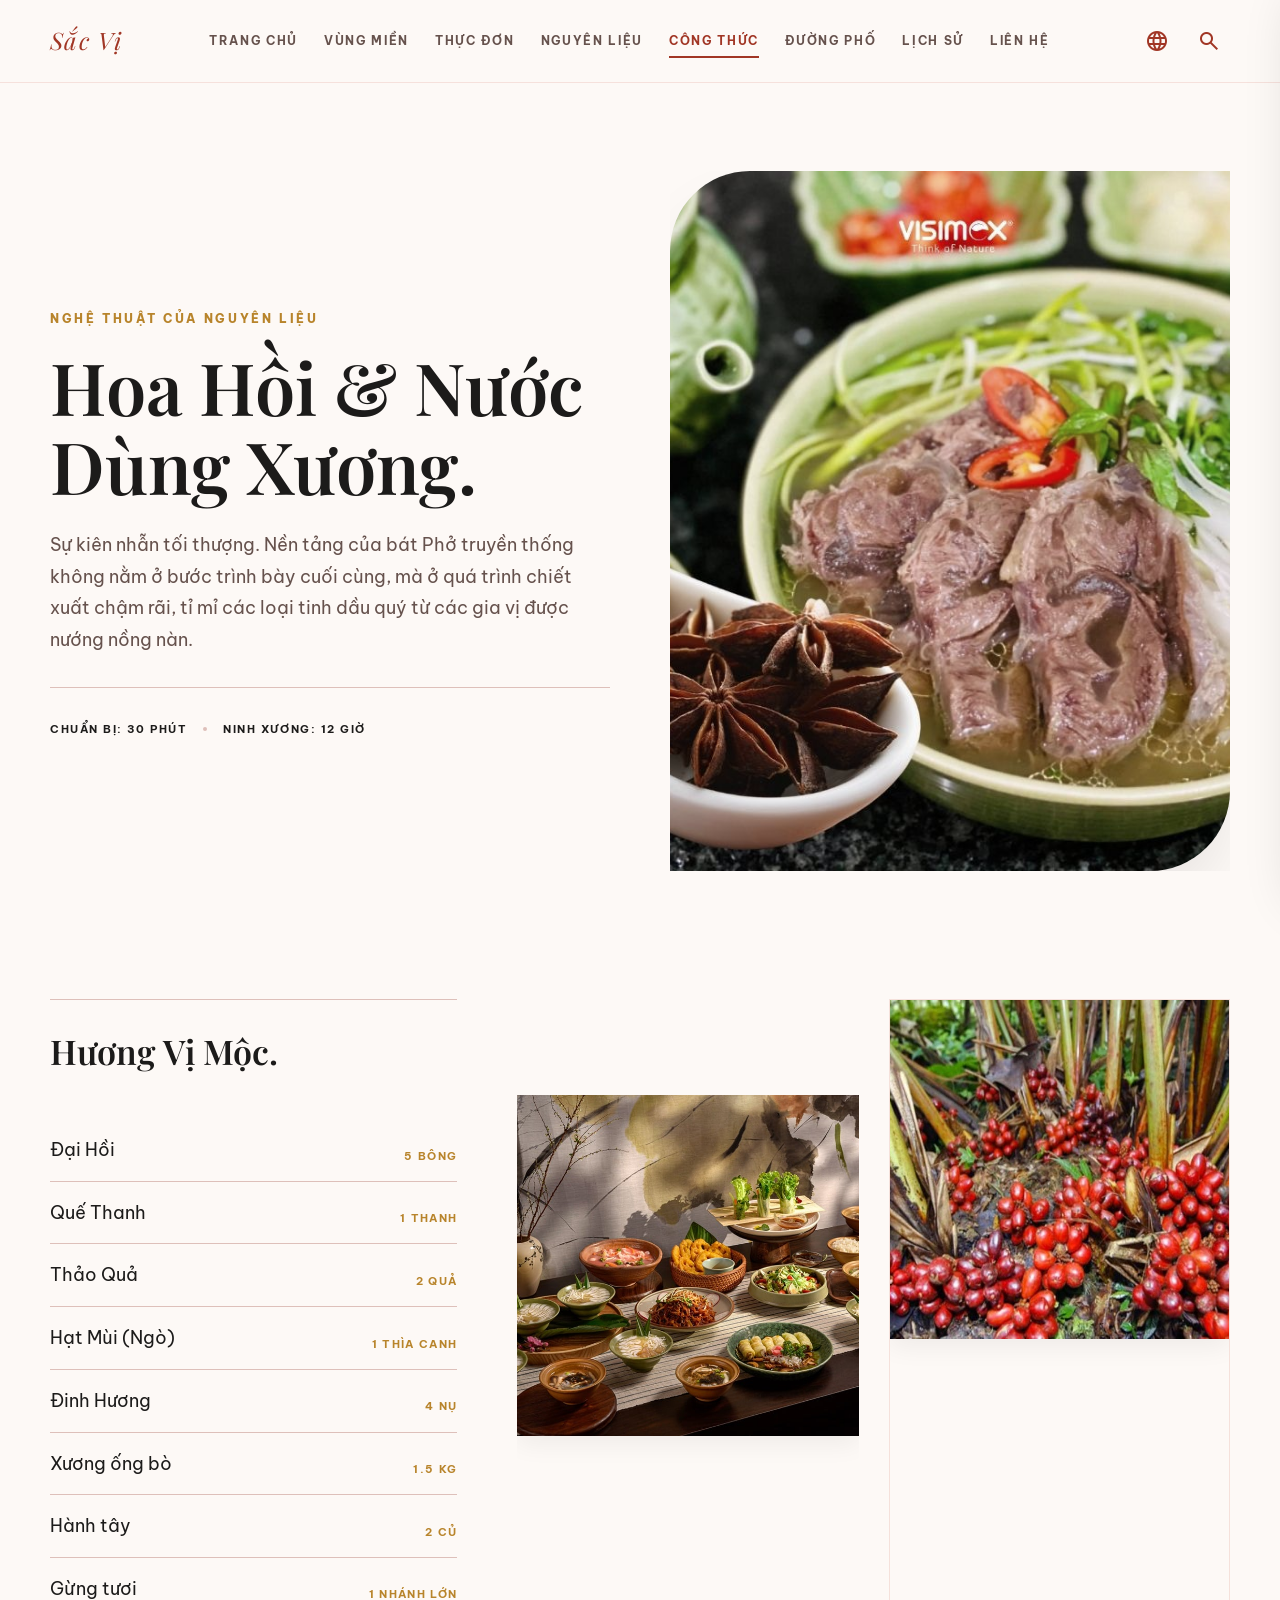
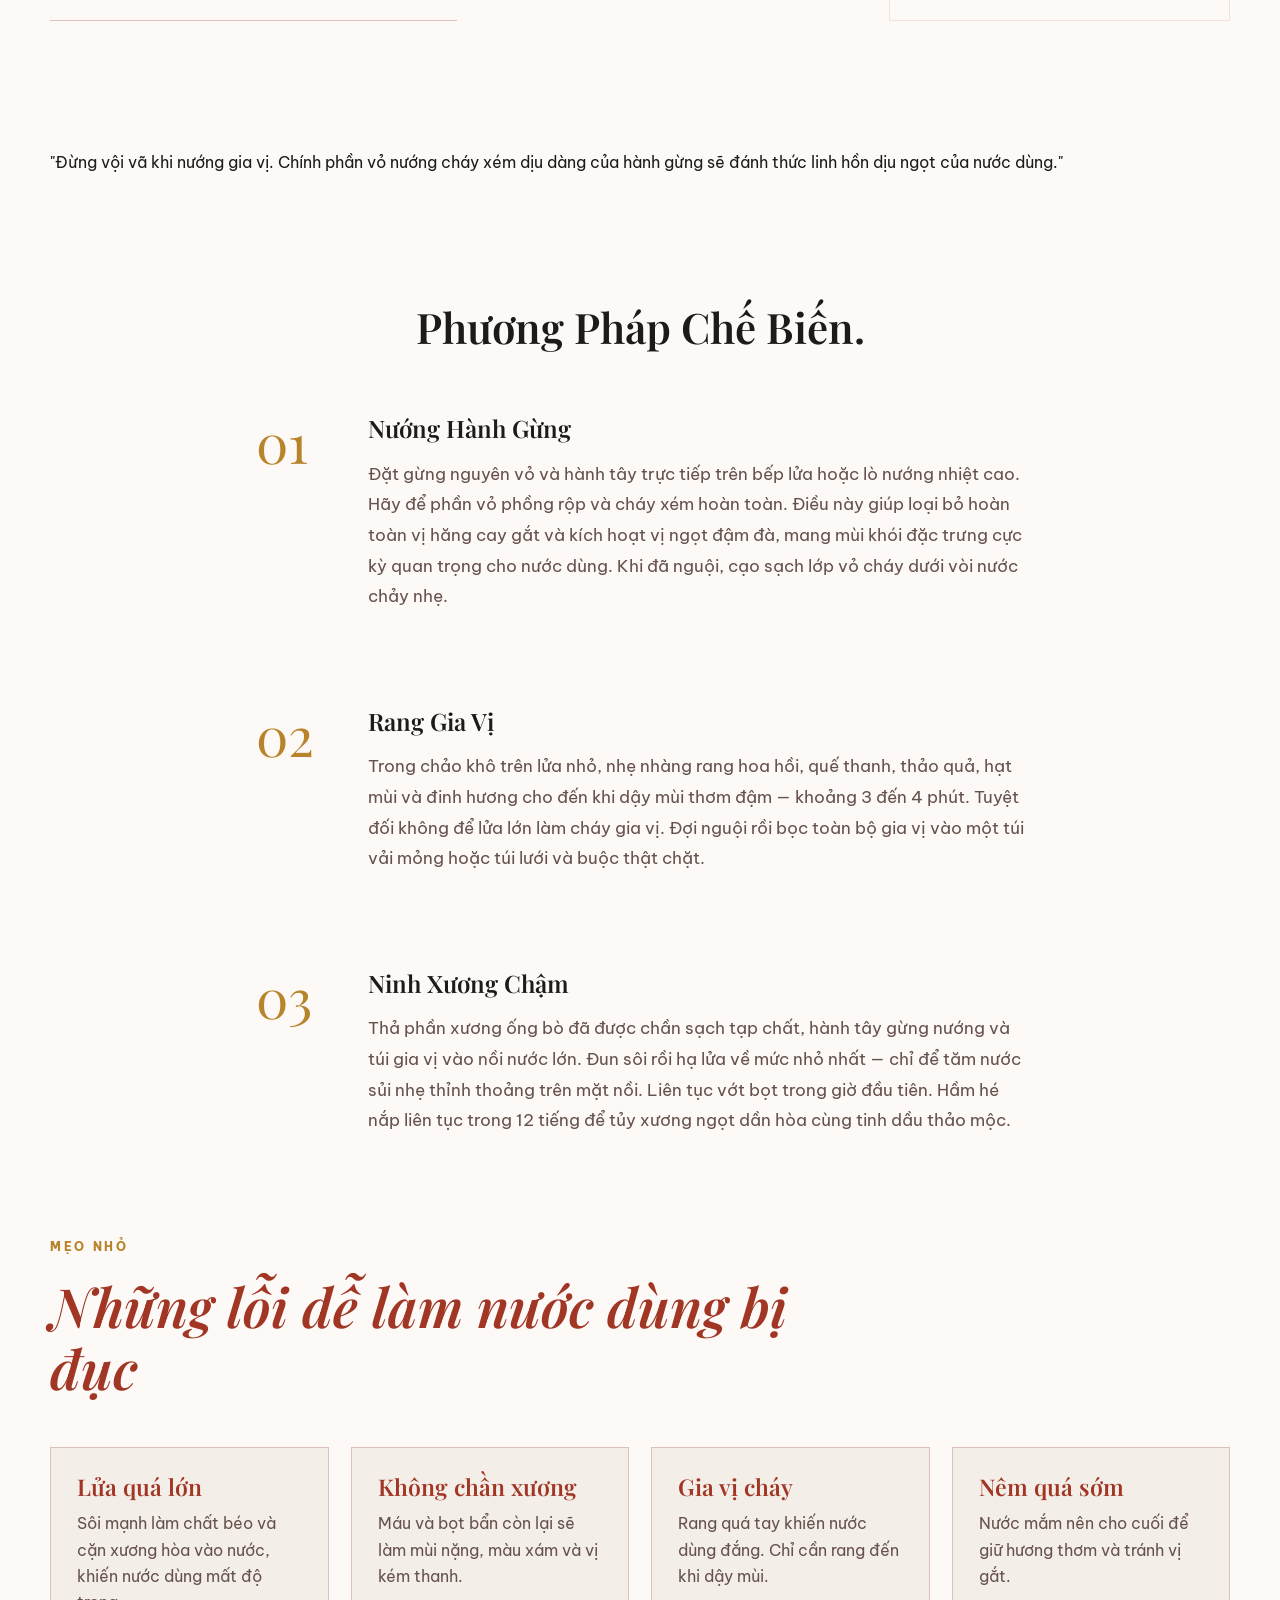
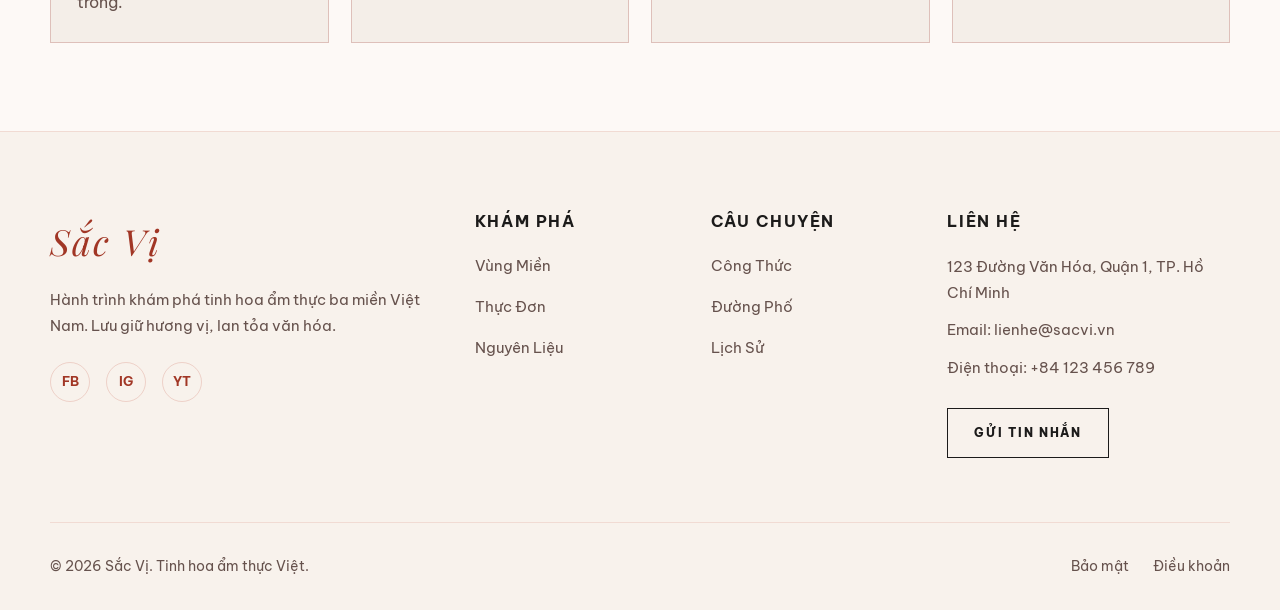
==== commit f6746e98: "style: selectively apply artistic border radii and fix border clash" ====
--- a/cong-thuc.html
+++ b/cong-thuc.html
@@ -75,8 +75,8 @@
                         <span class="recipe-hero__meta-item">Ninh xương: 12 giờ</span>
                     </div>
                 </div>
-                <div class="recipe-hero__image reveal-right editorial-border">
-                    <img alt="Quế hồi thảo quả nướng thơm ngon làm nước dùng phở"
+                <div class="recipe-hero__image reveal-right">
+                    <img alt="Quế hồi thảo quả nướng thơm ngon làm nước dùng phở" class="art-radius-leaf"
                          src="assets/img/hoa-hoi-ham-xuong.png">
                     <span class="recipe-hero__rotated-label" style="font-family: var(--font-display);">Hoa Hồi — Illicium verum</span>
                 </div>
--- a/css/style.css
+++ b/css/style.css
@@ -1947,3 +1947,60 @@
     background: var(--paper-warm);
     color: var(--primary-strong);
 }
+
+/* ── 36. ARTISTIC IMAGE FRAMES ──────────────────────────────── */
+.art-frame-classic {
+  padding: 6px;
+  border: 4px double var(--gold);
+  background-color: var(--white);
+  box-sizing: border-box;
+}
+
+.art-frame-museum {
+  border: 12px solid var(--white);
+  outline: 1px solid var(--line);
+  box-shadow: 0 6px 16px rgba(0, 0, 0, 0.06);
+  box-sizing: border-box;
+}
+
+.art-frame-offset {
+  border: 1px solid var(--gold);
+  box-shadow: 8px 8px 0 rgba(194, 78, 58, 0.15);
+  transition: transform 0.3s ease, box-shadow 0.3s ease;
+}
+
+.art-frame-offset:hover {
+  transform: translate(-4px, -4px);
+  box-shadow: 12px 12px 0 rgba(194, 78, 58, 0.25);
+}
+
+/* ── 37. ARTISTIC RADII ────────────────────────────────────── */
+.art-radius-arch {
+  border-radius: 999px 999px 0 0;
+  overflow: hidden;
+}
+.art-radius-leaf {
+  border-radius: 80px 0 80px 0;
+  overflow: hidden;
+}
+.art-radius-leaf-alt {
+  border-radius: 0 80px 0 80px;
+  overflow: hidden;
+}
+.art-radius-organic-1 {
+  border-radius: 60% 40% 30% 70% / 60% 30% 70% 40%;
+  overflow: hidden;
+}
+.art-radius-organic-2 {
+  border-radius: 30% 70% 70% 30% / 30% 30% 70% 70%;
+  overflow: hidden;
+}
+.art-radius-blob {
+  border-radius: 40% 60% 70% 30% / 40% 50% 60% 50%;
+  overflow: hidden;
+}
+.art-radius-soft {
+  border-radius: 16px;
+  overflow: hidden;
+}
+
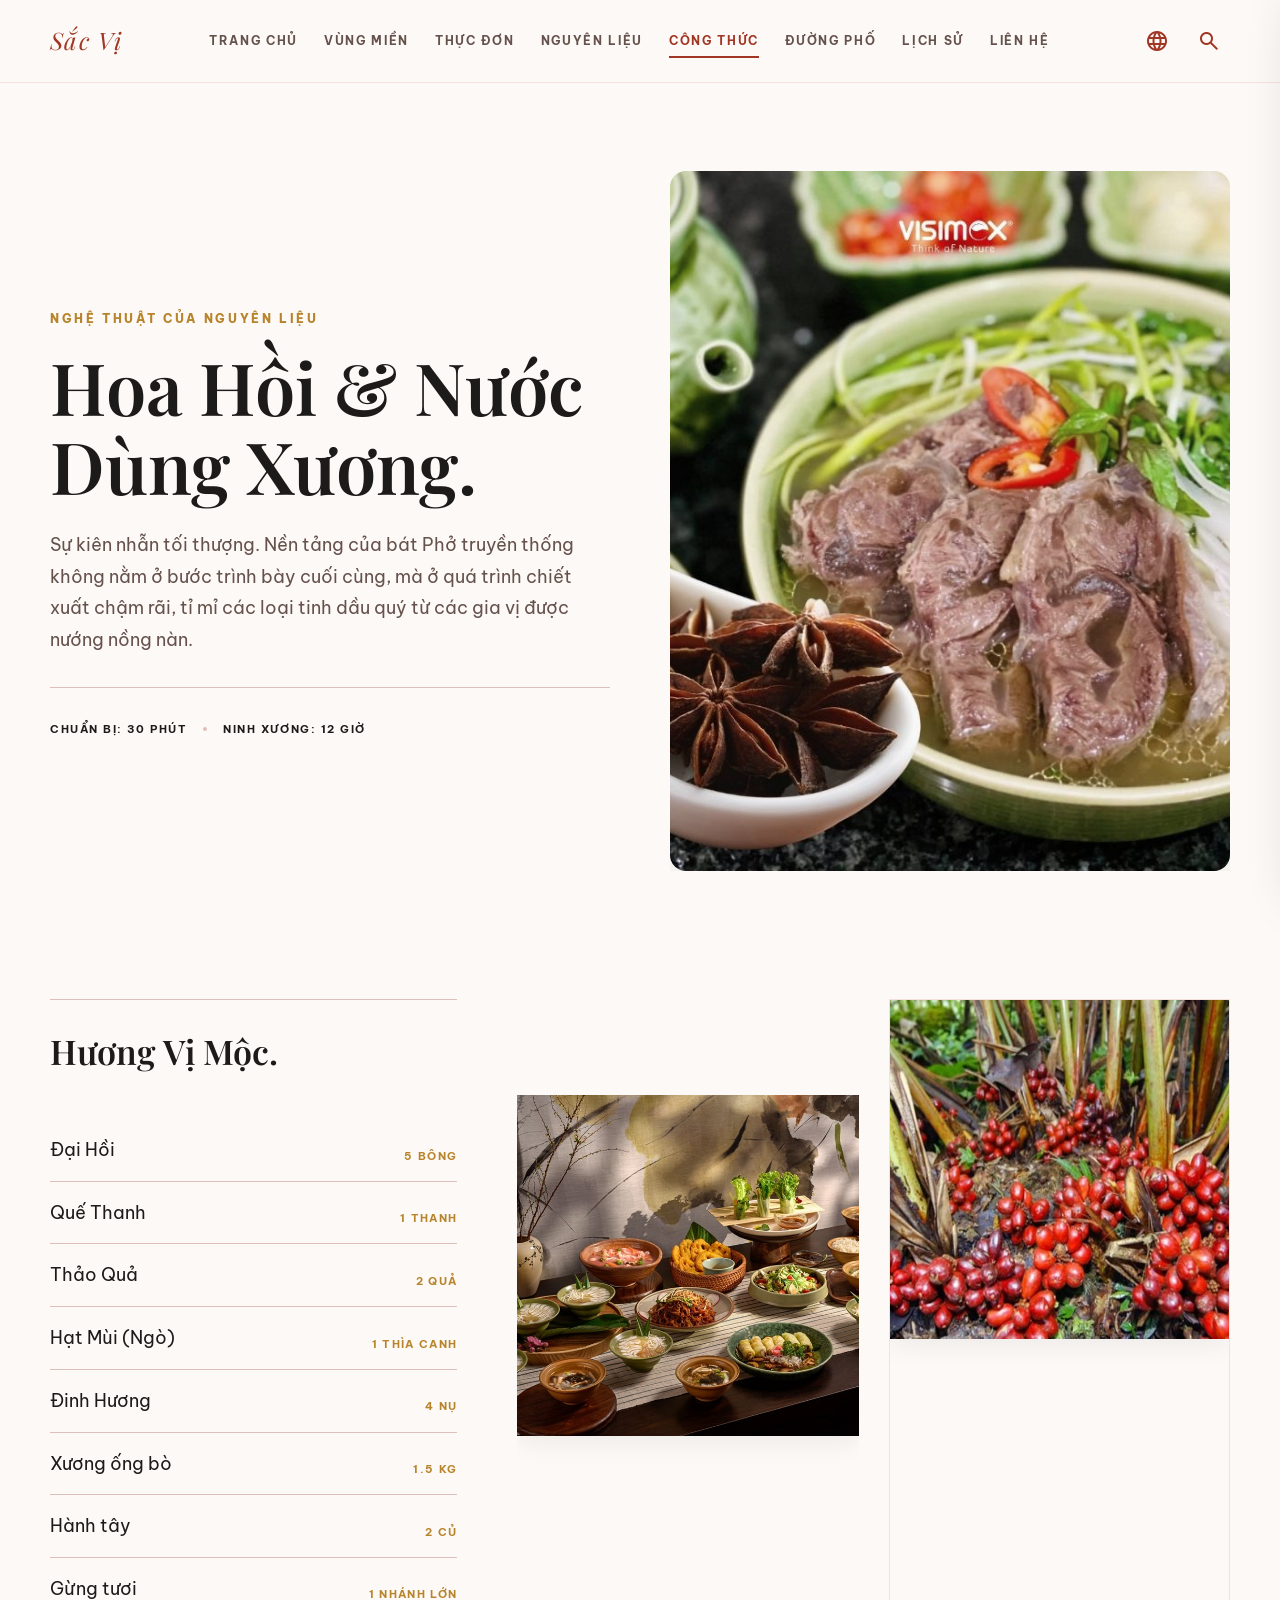
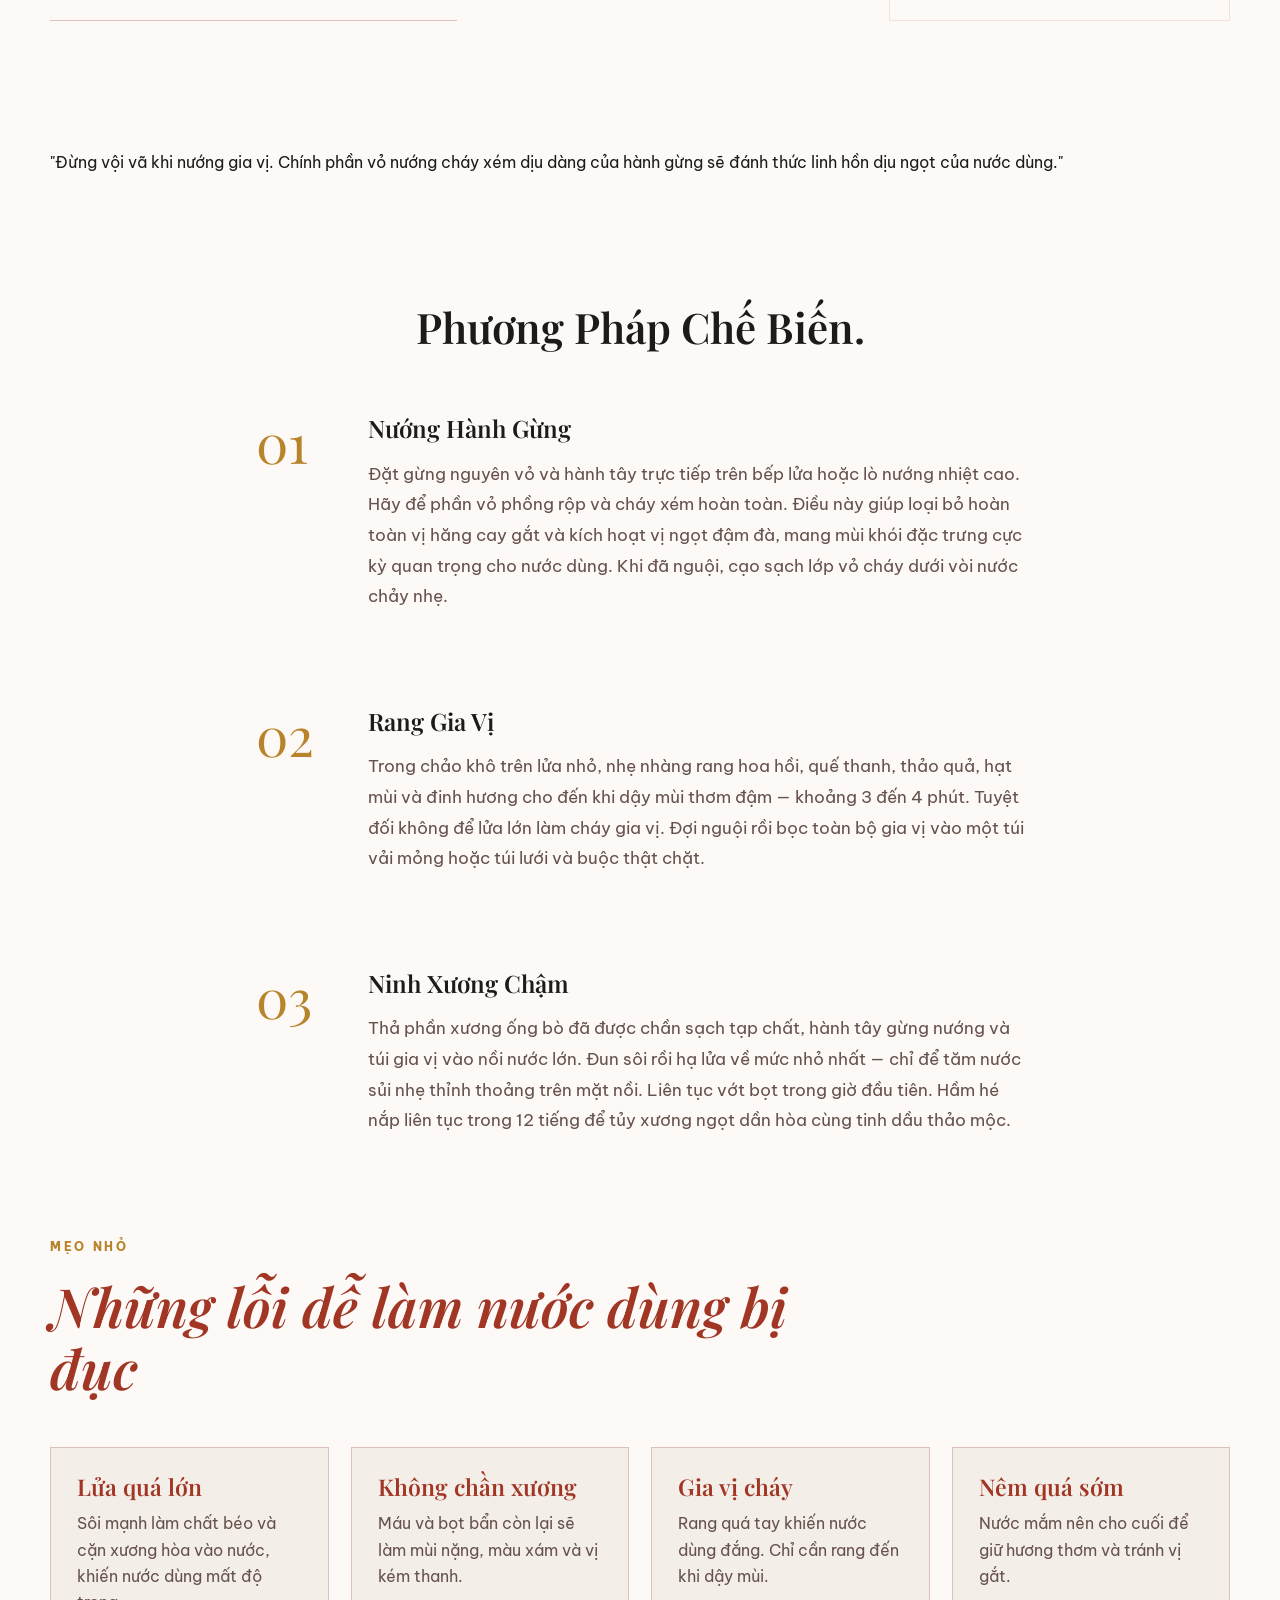
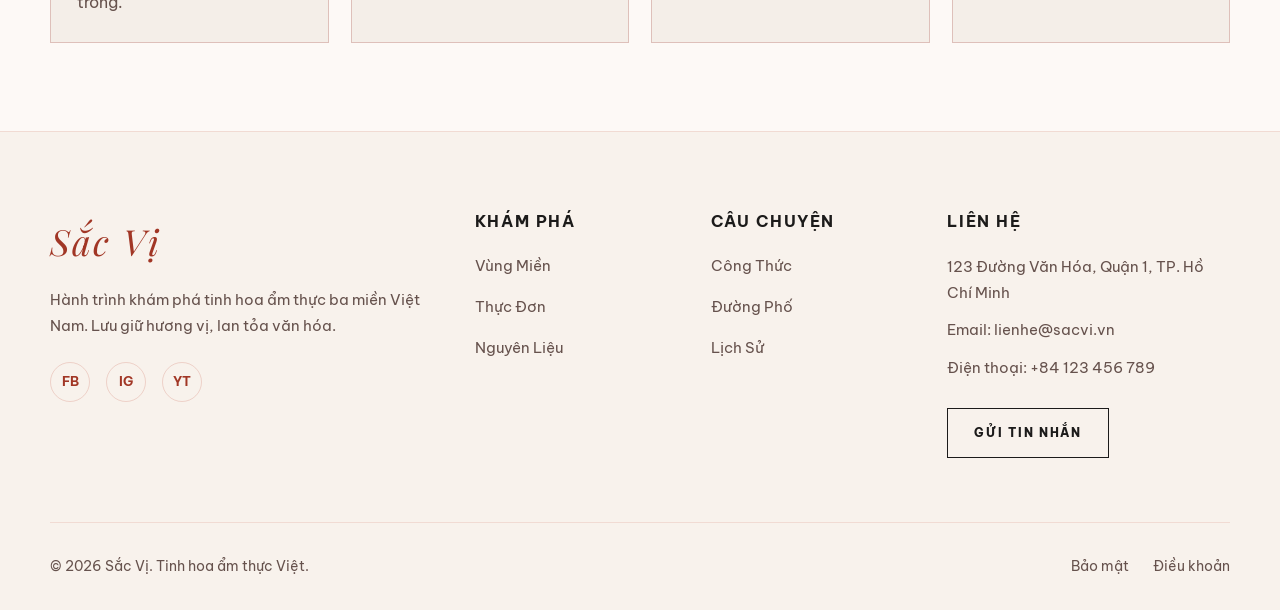
==== commit 0722189d: "style: soften border-radius on hero images to prevent prominent shapes" ====
--- a/cong-thuc.html
+++ b/cong-thuc.html
@@ -76,7 +76,7 @@
                     </div>
                 </div>
                 <div class="recipe-hero__image reveal-right">
-                    <img alt="Quế hồi thảo quả nướng thơm ngon làm nước dùng phở" class="art-radius-leaf"
+                    <img alt="Quế hồi thảo quả nướng thơm ngon làm nước dùng phở" class="art-radius-soft"
                          src="assets/img/hoa-hoi-ham-xuong.png">
                     <span class="recipe-hero__rotated-label" style="font-family: var(--font-display);">Hoa Hồi — Illicium verum</span>
                 </div>
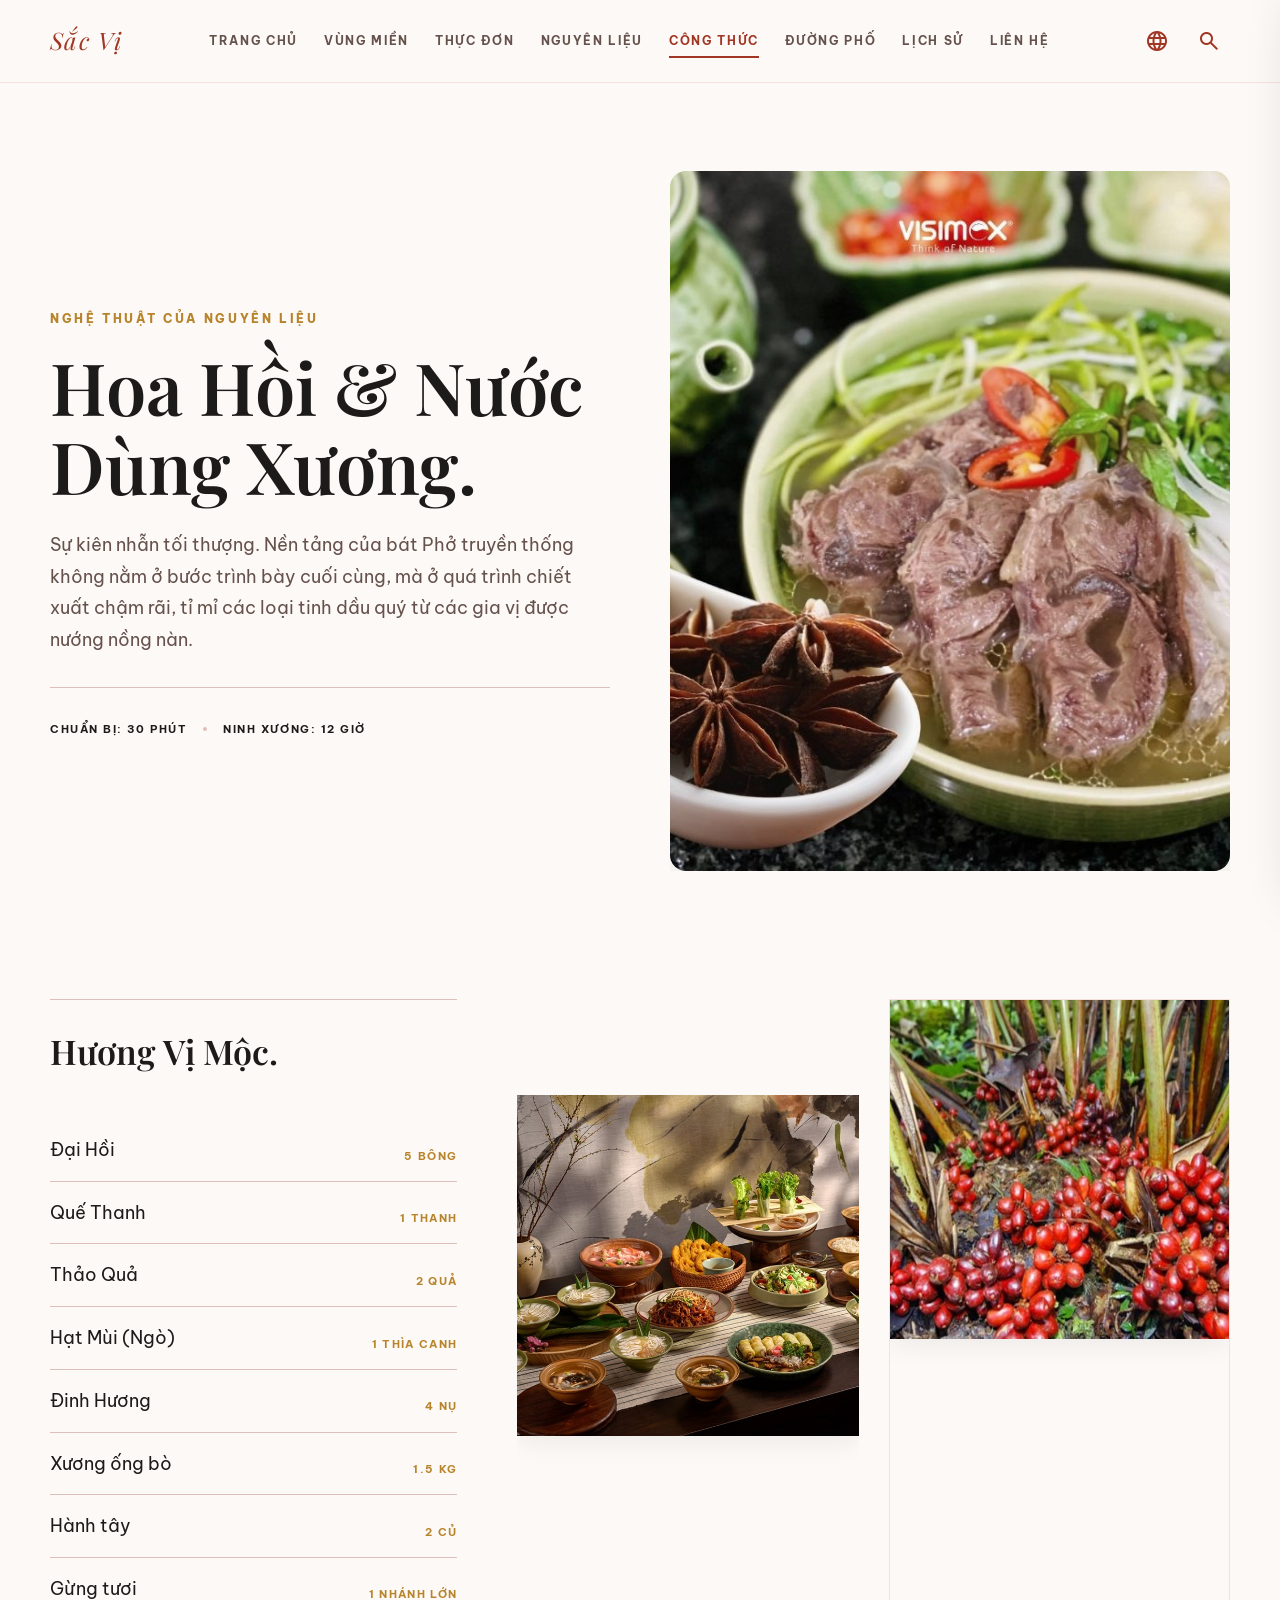
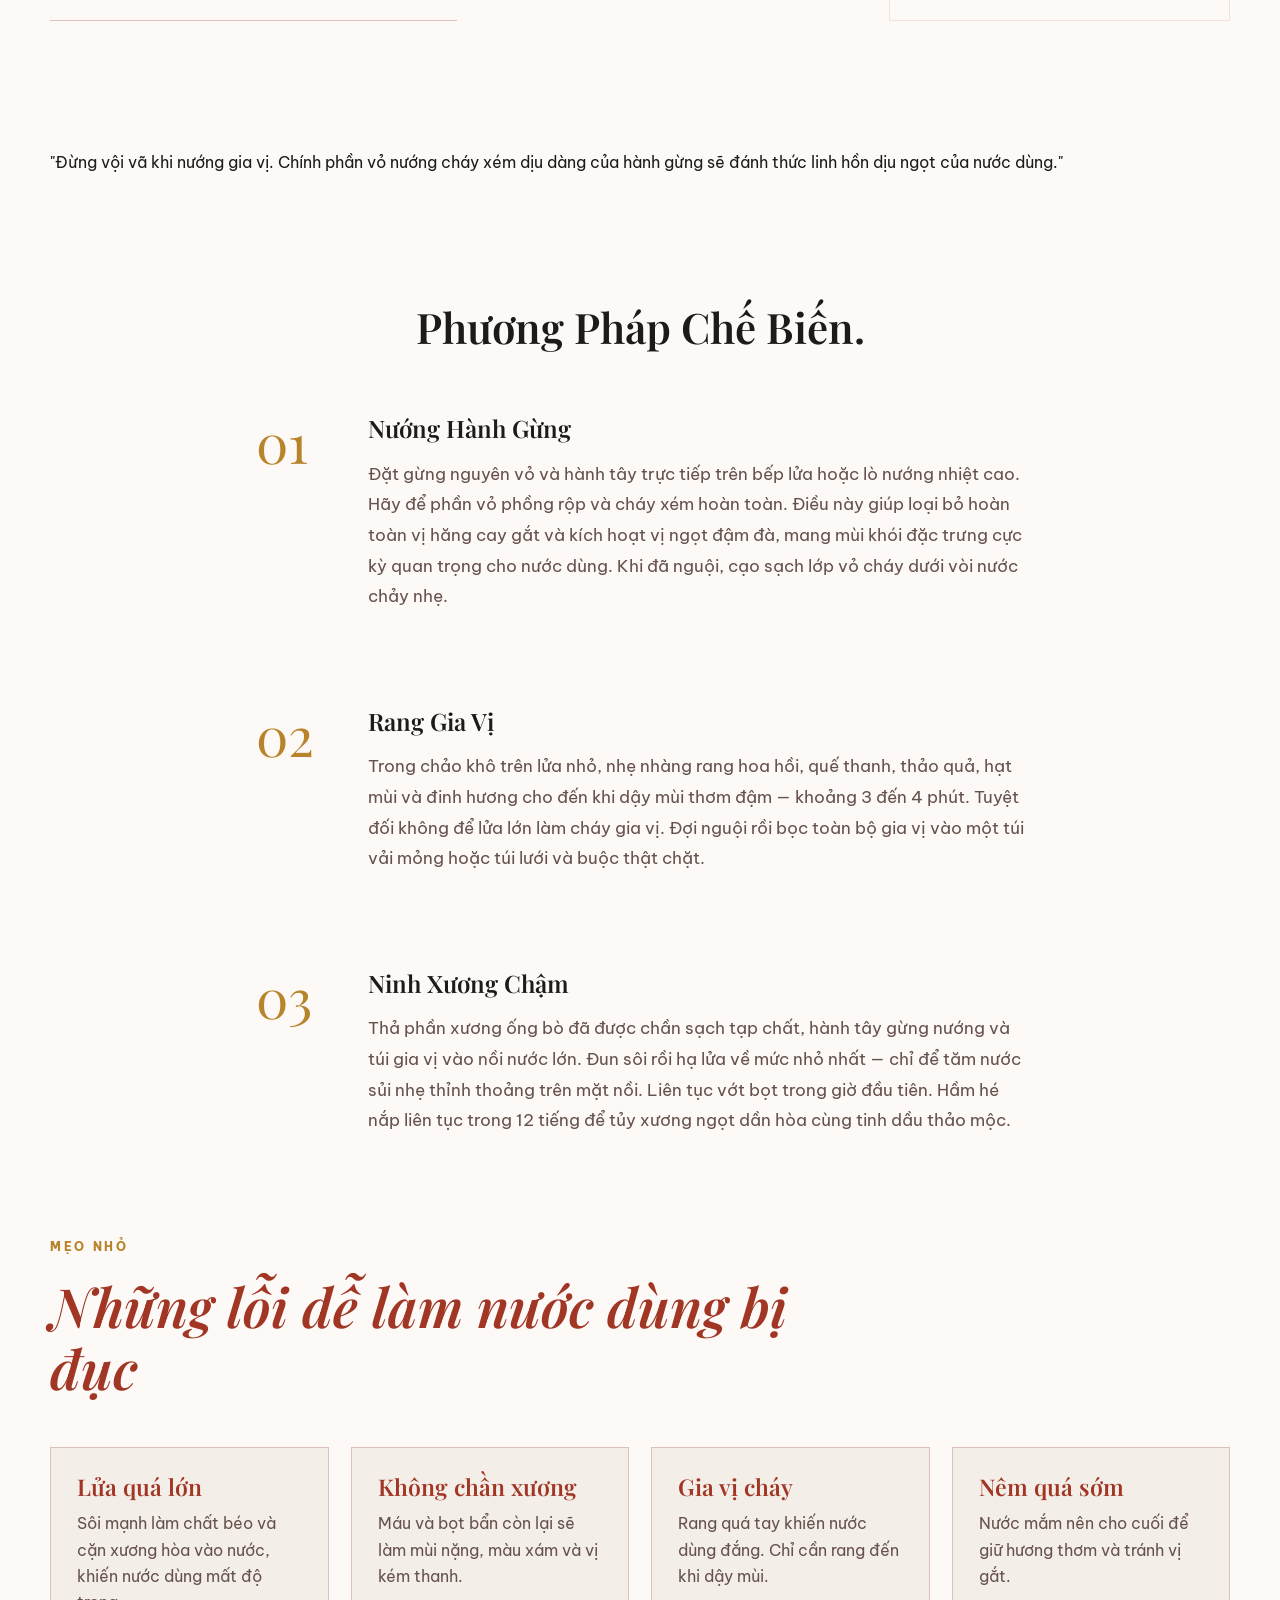
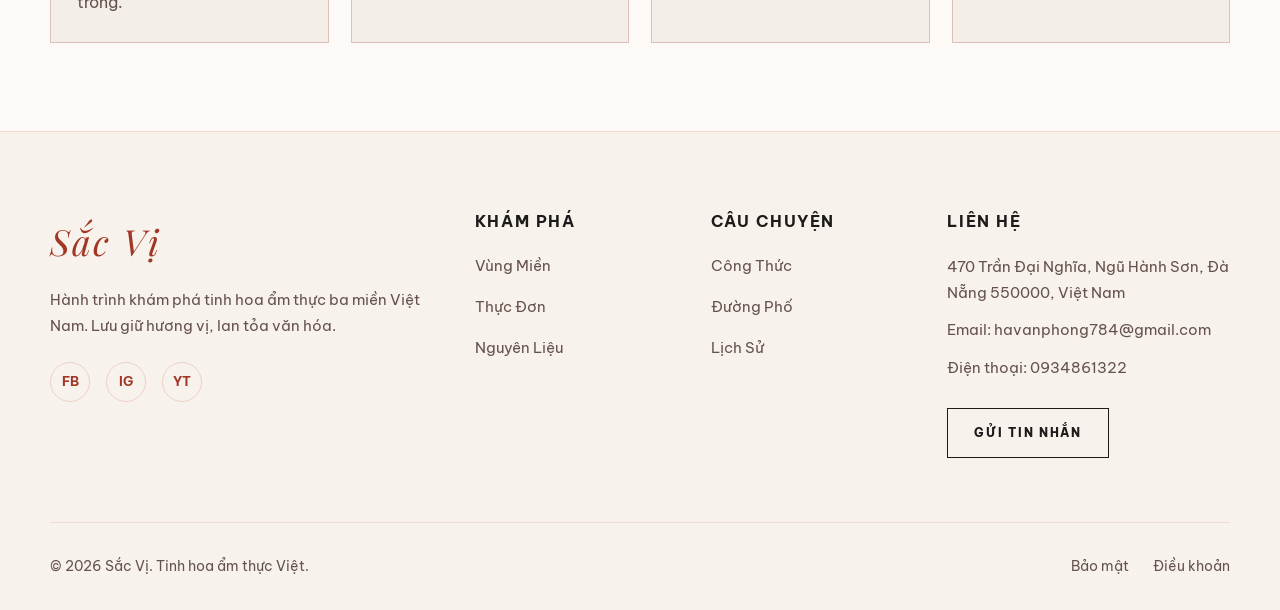
==== commit 6a165b3a: "chore: update contact info in footer across all pages" ====
--- a/cong-thuc.html
+++ b/cong-thuc.html
@@ -226,9 +226,9 @@
             </div>
             <div class="footer-col">
                 <h4>Liên Hệ</h4>
-                <p>123 Đường Văn Hóa, Quận 1, TP. Hồ Chí Minh</p>
-                <p>Email: lienhe@sacvi.vn</p>
-                <p>Điện thoại: +84 123 456 789</p>
+                <p>470 Trần Đại Nghĩa, Ngũ Hành Sơn, Đà Nẵng 550000, Việt Nam</p>
+                <p>Email: havanphong784@gmail.com</p>
+                <p>Điện thoại: 0934861322</p>
                 <a class="button button--outline mt-4" href="lien-he.html">Gửi tin nhắn</a>
             </div>
         </div>
